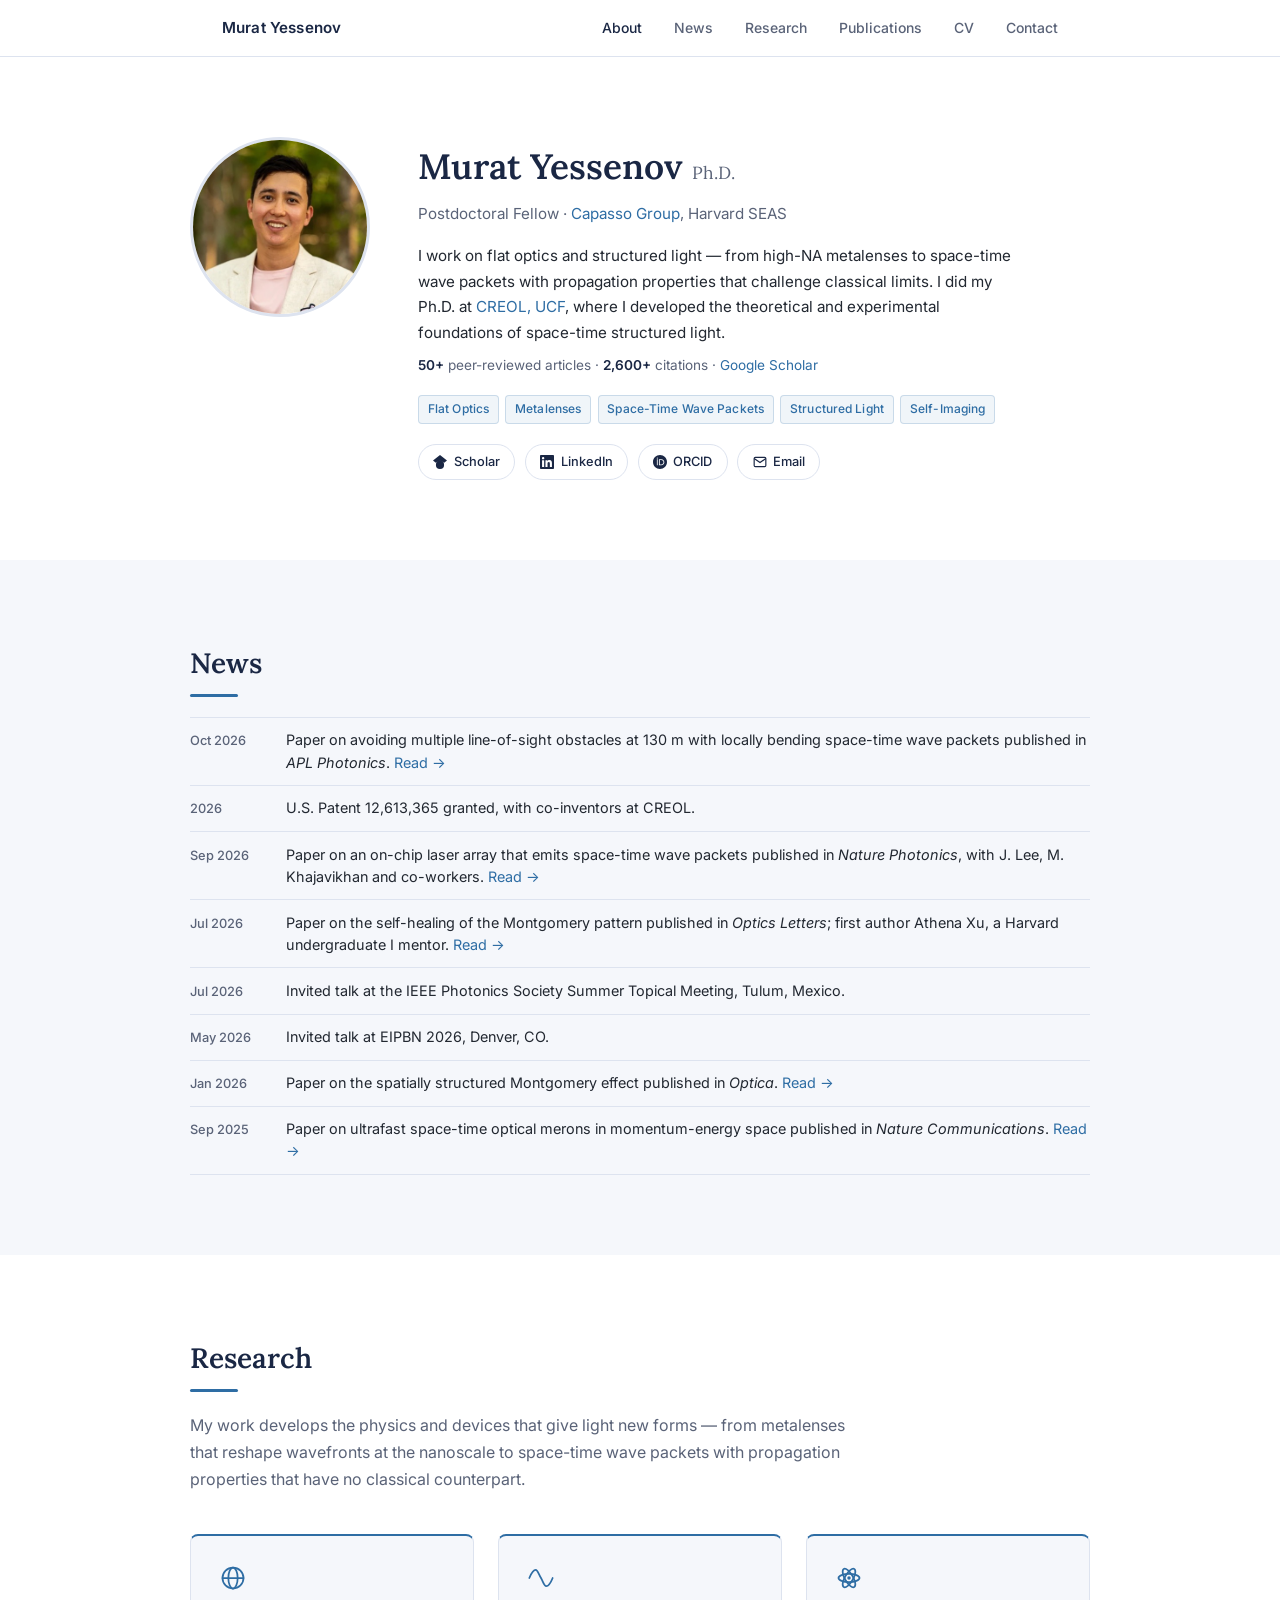
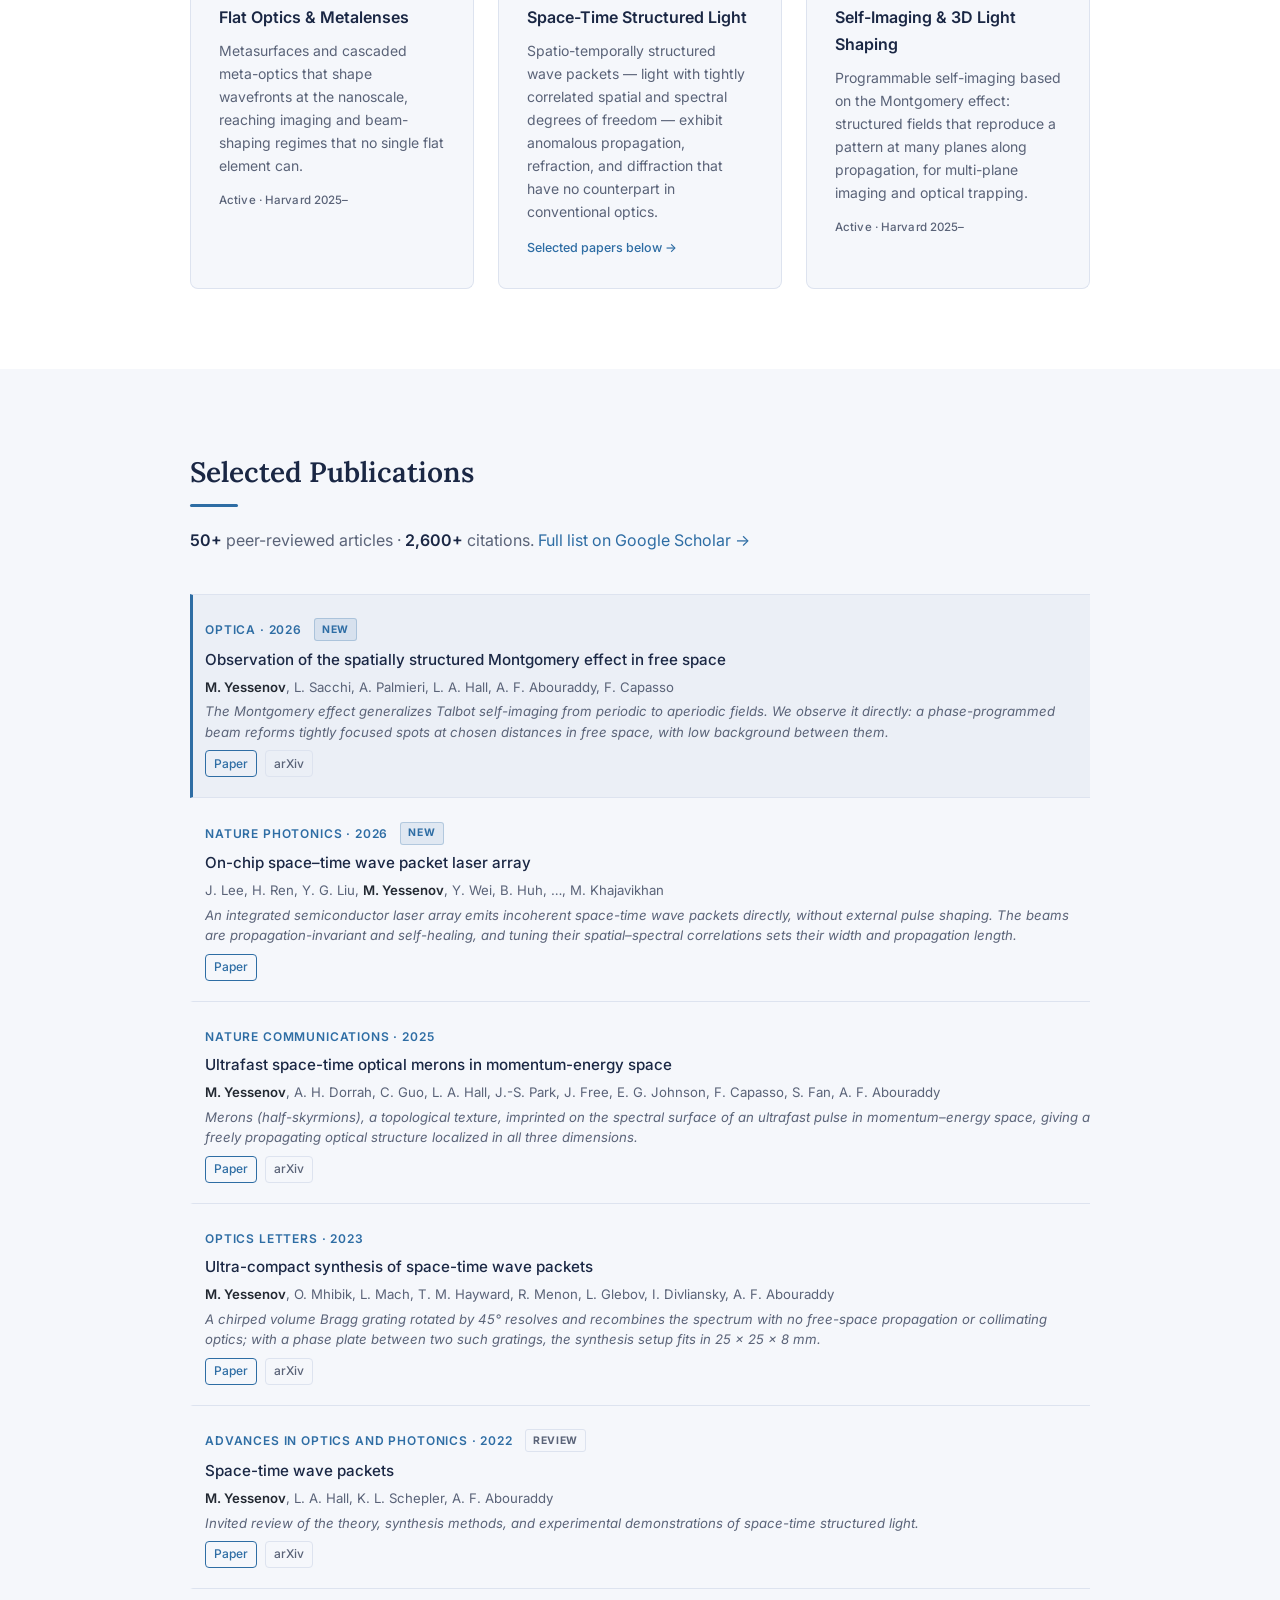
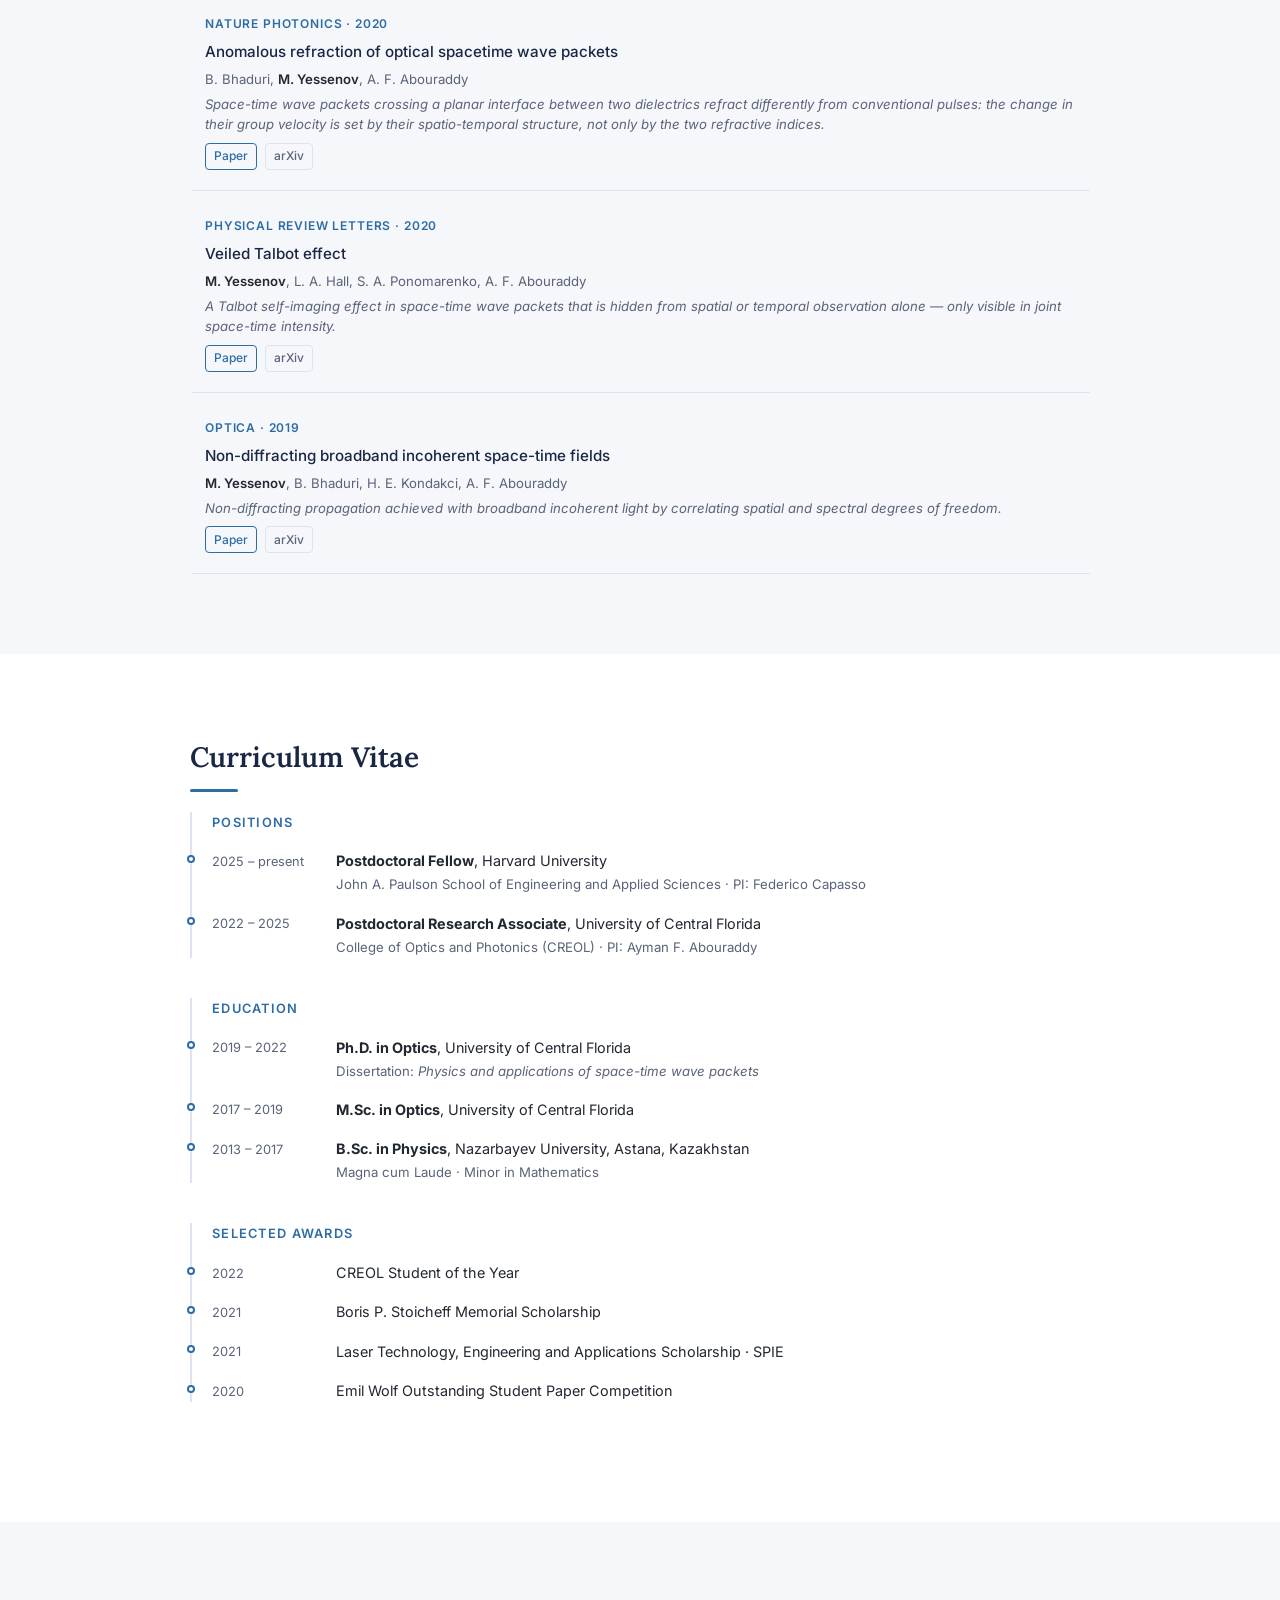
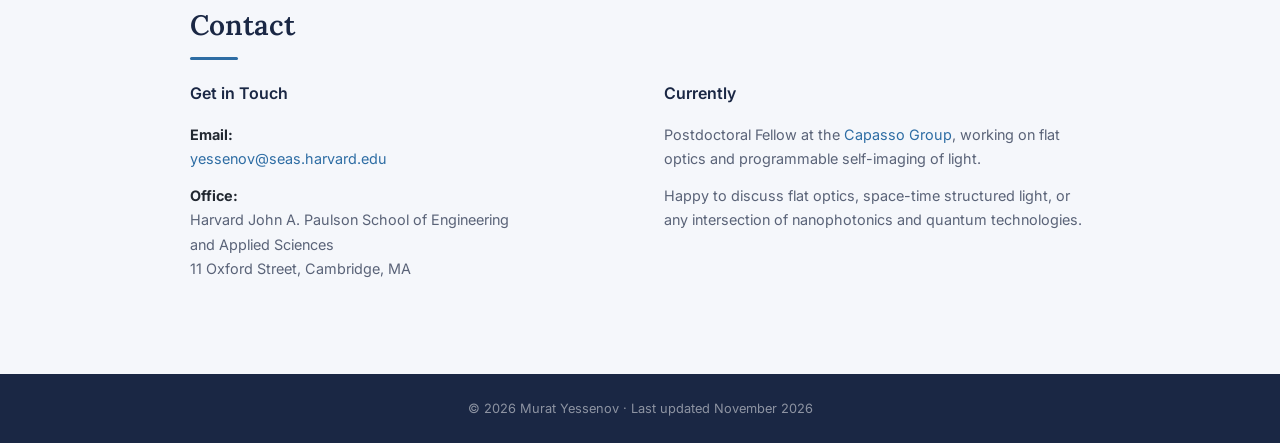
==== index.html @ fa1f5f96 "T4: publications page, preprints and 2024-2026 Adds publications.html with the 2026 preprint and the" ====
<!DOCTYPE html>
<html lang="en">
<head>
  <meta charset="UTF-8" />
  <meta name="viewport" content="width=device-width, initial-scale=1.0" />
  <title>Murat Yessenov | Postdoctoral Fellow, Harvard SEAS</title>
  <meta name="description" content="Murat Yessenov is a Postdoctoral Fellow at the Capasso Group, Harvard SEAS, working on flat optics, metalenses, and space-time structured light." />
  <meta name="author" content="Murat Yessenov" />
  <meta name="theme-color" content="#1a2744" />
  <link rel="canonical" href="https://yessenov.org/" />
  <script>document.documentElement.classList.add('js');</script>
  <link rel="icon" type="image/png" sizes="32x32" href="assets/img/favicon-32.png" />
  <link rel="icon" type="image/png" sizes="512x512" href="assets/img/icon-512.png" />
  <link rel="apple-touch-icon" href="assets/img/apple-touch-icon.png" />
  <meta property="og:type" content="website" />
  <meta property="og:url" content="https://yessenov.org/" />
  <meta property="og:image" content="https://yessenov.org/assets/img/photo.jpg" />
  <meta property="og:image:alt" content="Portrait of Murat Yessenov" />
  <meta property="og:title" content="Murat Yessenov" />
  <meta property="og:description" content="Postdoctoral Fellow, Capasso Group · Harvard SEAS. Research in flat optics, metalenses, and space-time structured light." />
  <meta name="twitter:card" content="summary" />
  <meta name="twitter:title" content="Murat Yessenov" />
  <meta name="twitter:description" content="Postdoctoral Fellow, Capasso Group · Harvard SEAS. Research in flat optics, metalenses, and space-time structured light." />
  <meta name="twitter:image" content="https://yessenov.org/assets/img/photo.jpg" />
  <script type="application/ld+json">
  {
    "@context": "https://schema.org",
    "@type": "Person",
    "name": "Murat Yessenov",
    "honorificSuffix": "Ph.D.",
    "jobTitle": "Postdoctoral Fellow",
    "affiliation": {
      "@type": "Organization",
      "name": "Harvard John A. Paulson School of Engineering and Applied Sciences",
      "url": "https://www.seas.harvard.edu"
    },
    "url": "https://yessenov.org/",
    "image": "https://yessenov.org/assets/img/photo.jpg",
    "email": "yessenov@seas.harvard.edu",
    "sameAs": [
      "https://scholar.google.com/citations?user=RJUJREIAAAAJ&hl=en",
      "https://orcid.org/0000-0001-6850-1803",
      "https://www.linkedin.com/in/yessenov/"
    ],
    "alumniOf": {
      "@type": "Organization",
      "name": "University of Central Florida"
    },
    "knowsAbout": ["Flat Optics", "Metalenses", "Space-Time Wave Packets", "Structured Light", "Photonics", "Optics", "Self-Imaging"]
  }
  </script>
  <link rel="stylesheet" href="assets/css/style.css" />
  <link rel="preconnect" href="https://fonts.googleapis.com" />
  <link rel="preconnect" href="https://fonts.gstatic.com" crossorigin />
  <link href="https://fonts.googleapis.com/css2?family=Inter:wght@300;400;500;600&family=Lora:ital,wght@0,400;0,600;1,400&display=swap" rel="stylesheet" />
</head>
<body>

  <!-- ── Navigation ── -->
  <header id="site-header">
    <nav>
      <span class="nav-name">Murat Yessenov</span>
      <ul class="nav-links" id="nav-links">
        <li><a href="#about">About</a></li>
        <li><a href="#news">News</a></li>
        <li><a href="#research">Research</a></li>
        <li><a href="#publications">Publications</a></li>
        <li><a href="#cv">CV</a></li>
        <li><a href="#contact">Contact</a></li>
      </ul>
      <button class="nav-toggle" aria-label="Toggle menu" aria-controls="nav-links" aria-expanded="false">&#9776;</button>
    </nav>
  </header>

  <main>

    <!-- ── About ── -->
    <section id="about">
      <div class="about-inner">
        <div class="about-photo">
          <img src="assets/img/photo.jpg" alt="Murat Yessenov" width="180" height="180" loading="eager" onerror="this.style.display='none';this.nextElementSibling.style.display='flex'" />
          <div class="photo-placeholder">MY</div>
        </div>
        <div class="about-text">
          <h1>Murat Yessenov <span class="degree">Ph.D.</span></h1>
          <p class="affiliation">Postdoctoral Fellow &middot; <a href="https://capasso.seas.harvard.edu/" target="_blank" rel="noopener noreferrer">Capasso Group</a>, Harvard SEAS</p>
          <p class="bio">
            I work on flat optics and structured light — from high-NA metalenses to space-time wave packets with propagation properties that challenge classical limits.
            I did my Ph.D. at <a href="https://www.creol.ucf.edu" target="_blank" rel="noopener noreferrer">CREOL, UCF</a>,
            where I developed the theoretical and experimental foundations of space-time structured light.
          </p>
          <p class="about-metrics">
            <strong>50+</strong> peer-reviewed articles &middot; <strong>2,600+</strong> citations &middot; <a href="https://scholar.google.com/citations?user=RJUJREIAAAAJ&hl=en" target="_blank" rel="noopener noreferrer">Google Scholar</a>
          </p>
          <div class="bio-tags" aria-label="Research areas">
            <span class="bio-tag">Flat Optics</span>
            <span class="bio-tag">Metalenses</span>
            <span class="bio-tag">Space-Time Wave Packets</span>
            <span class="bio-tag">Structured Light</span>
            <span class="bio-tag">Self-Imaging</span>
          </div>
          <div class="social-links">
            <a href="https://scholar.google.com/citations?user=RJUJREIAAAAJ&hl=en" target="_blank" rel="noopener noreferrer" aria-label="Google Scholar" class="social-btn">
              <svg viewBox="0 0 24 24" fill="currentColor"><path d="M12 24a7 7 0 1 1 0-14 7 7 0 0 1 0 14zm0-24L0 9.5l4.838 3.94A8 8 0 0 1 12 10a8 8 0 0 1 7.162 3.44L24 9.5z"/></svg>
              Scholar
            </a>
            <a href="https://www.linkedin.com/in/yessenov/" target="_blank" rel="noopener noreferrer" aria-label="LinkedIn" class="social-btn">
              <svg viewBox="0 0 24 24" fill="currentColor"><path d="M20.447 20.452h-3.554v-5.569c0-1.328-.027-3.037-1.852-3.037-1.853 0-2.136 1.445-2.136 2.939v5.667H9.351V9h3.414v1.561h.046c.477-.9 1.637-1.85 3.37-1.85 3.601 0 4.267 2.37 4.267 5.455v6.286zM5.337 7.433a2.062 2.062 0 0 1-2.063-2.065 2.064 2.064 0 1 1 2.063 2.065zm1.782 13.019H3.555V9h3.564v11.452zM22.225 0H1.771C.792 0 0 .774 0 1.729v20.542C0 23.227.792 24 1.771 24h20.451C23.2 24 24 23.227 24 22.271V1.729C24 .774 23.2 0 22.222 0h.003z"/></svg>
              LinkedIn
            </a>
            <a href="https://orcid.org/0000-0001-6850-1803" target="_blank" rel="noopener noreferrer" aria-label="ORCID iD" class="social-btn">
              <svg viewBox="0 0 24 24" fill="currentColor"><path d="M12 0C5.372 0 0 5.372 0 12s5.372 12 12 12 12-5.372 12-12S18.628 0 12 0zM7.369 4.378c.525 0 .947.431.947.947s-.422.947-.947.947a.95.95 0 0 1-.947-.947c0-.525.422-.947.947-.947zm-.722 3.038h1.444v10.041H6.647V7.416zm3.562 0h3.9c3.712 0 5.344 2.653 5.344 5.025 0 2.578-2.016 5.016-5.325 5.016h-3.919V7.416zm1.444 1.303v7.444h2.297c3.272 0 3.922-2.484 3.922-3.722 0-2.016-1.284-3.722-3.922-3.722h-2.297z"/></svg>
              ORCID
            </a>
            <a href="mailto:yessenov@seas.harvard.edu" aria-label="Email" class="social-btn">
              <svg viewBox="0 0 24 24" fill="none" stroke="currentColor" stroke-width="2"><path d="M4 4h16c1.1 0 2 .9 2 2v12c0 1.1-.9 2-2 2H4c-1.1 0-2-.9-2-2V6c0-1.1.9-2 2-2z"/><polyline points="22,6 12,13 2,6"/></svg>
              Email
            </a>
          </div>
        </div>
      </div>
    </section>

    <!-- ── News ── -->
    <section id="news">
      <div class="section-inner">
        <h2 class="section-title">News</h2>
        <div class="news-list">
          <div class="news-item reveal">
            <span class="news-date">Oct 2026</span>
            <p class="news-text">Paper on avoiding multiple line-of-sight obstacles at 130&nbsp;m with locally bending space-time wave packets published in <em>APL Photonics</em>. <a href="https://doi.org/10.1063/5.0353169" target="_blank" rel="noopener noreferrer">Read &rarr;</a></p>
          </div>
          <div class="news-item reveal">
            <span class="news-date">2026</span>
            <p class="news-text">U.S. Patent 12,613,365 granted, with co-inventors at CREOL.</p>
          </div>
          <div class="news-item reveal">
            <span class="news-date">Sep 2026</span>
            <p class="news-text">Paper on an on-chip laser array that emits space-time wave packets published in <em>Nature Photonics</em>, with J. Lee, M. Khajavikhan and co-workers. <a href="https://doi.org/10.1038/s41566-026-02003-0" target="_blank" rel="noopener noreferrer">Read &rarr;</a></p>
          </div>
          <div class="news-item reveal">
            <span class="news-date">Jul 2026</span>
            <p class="news-text">Paper on the self-healing of the Montgomery pattern published in <em>Optics Letters</em>; first author Athena Xu, a Harvard undergraduate I mentor. <a href="https://doi.org/10.1364/OL.605394" target="_blank" rel="noopener noreferrer">Read &rarr;</a></p>
          </div>
          <div class="news-item reveal">
            <span class="news-date">Jul 2026</span>
            <p class="news-text">Invited talk at the IEEE Photonics Society Summer Topical Meeting, Tulum, Mexico.</p>
          </div>
          <div class="news-item reveal">
            <span class="news-date">May 2026</span>
            <p class="news-text">Invited talk at EIPBN 2026, Denver, CO.</p>
          </div>
          <div class="news-item reveal">
            <span class="news-date">Jan 2026</span>
            <p class="news-text">Paper on the spatially structured Montgomery effect published in <em>Optica</em>. <a href="https://doi.org/10.1364/OPTICA.582198" target="_blank" rel="noopener noreferrer">Read &rarr;</a></p>
          </div>
          <div class="news-item reveal">
            <span class="news-date">Sep 2025</span>
            <p class="news-text">Paper on ultrafast space-time optical merons in momentum-energy space published in <em>Nature Communications</em>. <a href="https://doi.org/10.1038/s41467-025-63641-6" target="_blank" rel="noopener noreferrer">Read &rarr;</a></p>
          </div>
        </div>
      </div>
    </section>

    <!-- ── Research ── -->
    <section id="research">
      <div class="section-inner">
        <h2 class="section-title">Research</h2>
        <p class="section-intro">
          My work develops the physics and devices that give light new forms — from metalenses that reshape wavefronts at the nanoscale to space-time wave packets with propagation properties that have no classical counterpart.
        </p>
        <div class="research-grid">

          <div class="research-card reveal">
            <div class="card-icon">
              <svg viewBox="0 0 24 24" fill="none" stroke="currentColor" stroke-width="1.5" stroke-linecap="round" stroke-linejoin="round" aria-hidden="true">
                <circle cx="12" cy="12" r="9"/>
                <ellipse cx="12" cy="12" rx="4" ry="9"/>
                <line x1="3" y1="12" x2="21" y2="12"/>
              </svg>
            </div>
            <h3>Flat Optics &amp; Metalenses</h3>
            <p>
              Metasurfaces and cascaded meta-optics that shape wavefronts at the nanoscale,
              reaching imaging and beam-shaping regimes that no single flat element can.
            </p>
            <span class="card-status">Active · Harvard 2025–</span>
          </div>

          <div class="research-card reveal">
            <div class="card-icon">
              <svg viewBox="0 0 24 24" fill="none" stroke="currentColor" stroke-width="1.5" stroke-linecap="round" aria-hidden="true">
                <path d="M2 12c2-5 4-7 5.5-7S10 8.5 12 12s2.5 7 4.5 7 3.5-2 5.5-7"/>
              </svg>
            </div>
            <h3>Space-Time Structured Light</h3>
            <p>
              Spatio-temporally structured wave packets — light with tightly correlated spatial and spectral degrees of freedom —
              exhibit anomalous propagation, refraction, and diffraction that have no counterpart in conventional optics.
            </p>
            <a href="#publications" class="card-paper-count">Selected papers below &rarr;</a>
          </div>

          <div class="research-card reveal">
            <div class="card-icon">
              <svg viewBox="0 0 24 24" fill="none" stroke="currentColor" stroke-width="1.5" stroke-linecap="round" aria-hidden="true">
                <circle cx="12" cy="12" r="1.5" fill="currentColor" stroke="none"/>
                <ellipse cx="12" cy="12" rx="9" ry="3.5"/>
                <ellipse cx="12" cy="12" rx="9" ry="3.5" transform="rotate(60 12 12)"/>
                <ellipse cx="12" cy="12" rx="9" ry="3.5" transform="rotate(-60 12 12)"/>
              </svg>
            </div>
            <h3>Self-Imaging &amp; 3D Light Shaping</h3>
            <p>
              Programmable self-imaging based on the Montgomery effect: structured fields that reproduce a pattern
              at many planes along propagation, for multi-plane imaging and optical trapping.
            </p>
            <span class="card-status">Active · Harvard 2025–</span>
          </div>

        </div>
      </div>
    </section>

    <!-- ── Publications ── -->
    <section id="publications">
      <div class="section-inner">
        <h2 class="section-title">Selected Publications</h2>
        <p class="section-intro">
          <strong class="stat-num">50+</strong> peer-reviewed articles &middot; <strong class="stat-num">2,600+</strong> citations.
          <a href="https://scholar.google.com/citations?user=RJUJREIAAAAJ&hl=en" target="_blank" rel="noopener noreferrer">Full list on Google Scholar &rarr;</a>
        </p>

        <div class="pub-list">

          <div class="pub-item pub-featured reveal">
            <div class="pub-venue">Optica &middot; 2026 <span class="pub-badge pub-badge--new">New</span></div>
            <p class="pub-title"><a href="https://doi.org/10.1364/OPTICA.582198" target="_blank" rel="noopener noreferrer">Observation of the spatially structured Montgomery effect in free space</a></p>
            <p class="pub-authors"><strong>M. Yessenov</strong>, L. Sacchi, A. Palmieri, L. A. Hall, A. F. Abouraddy, F. Capasso</p>
            <p class="pub-teaser">The Montgomery effect generalizes Talbot self-imaging from periodic to aperiodic fields. We observe it directly: a phase-programmed beam reforms tightly focused spots at chosen distances in free space, with low background between them.</p>
            <div class="pub-links">
              <a href="https://doi.org/10.1364/OPTICA.582198" target="_blank" rel="noopener noreferrer" class="pub-link">Paper</a>
              <a href="https://arxiv.org/abs/2510.16269" target="_blank" rel="noopener noreferrer" class="pub-link pub-link--preprint">arXiv</a>
            </div>
          </div>

          <div class="pub-item reveal">
            <div class="pub-venue">Nature Photonics &middot; 2026 <span class="pub-badge pub-badge--new">New</span></div>
            <p class="pub-title"><a href="https://doi.org/10.1038/s41566-026-02003-0" target="_blank" rel="noopener noreferrer">On-chip space&ndash;time wave packet laser array</a></p>
            <p class="pub-authors">J. Lee, H. Ren, Y. G. Liu, <strong>M. Yessenov</strong>, Y. Wei, B. Huh, &hellip;, M. Khajavikhan</p>
            <p class="pub-teaser">An integrated semiconductor laser array emits incoherent space-time wave packets directly, without external pulse shaping. The beams are propagation-invariant and self-healing, and tuning their spatial&ndash;spectral correlations sets their width and propagation length.</p>
            <div class="pub-links">
              <a href="https://doi.org/10.1038/s41566-026-02003-0" target="_blank" rel="noopener noreferrer" class="pub-link">Paper</a>
            </div>
          </div>

          <div class="pub-item reveal">
            <div class="pub-venue">Nature Communications &middot; 2025</div>
            <p class="pub-title"><a href="https://doi.org/10.1038/s41467-025-63641-6" target="_blank" rel="noopener noreferrer">Ultrafast space-time optical merons in momentum-energy space</a></p>
            <p class="pub-authors"><strong>M. Yessenov</strong>, A. H. Dorrah, C. Guo, L. A. Hall, J.-S. Park, J. Free, E. G. Johnson, F. Capasso, S. Fan, A. F. Abouraddy</p>
            <p class="pub-teaser">Merons (half-skyrmions), a topological texture, imprinted on the spectral surface of an ultrafast pulse in momentum&ndash;energy space, giving a freely propagating optical structure localized in all three dimensions.</p>
            <div class="pub-links">
              <a href="https://doi.org/10.1038/s41467-025-63641-6" target="_blank" rel="noopener noreferrer" class="pub-link">Paper</a>
              <a href="https://arxiv.org/abs/2503.11980" target="_blank" rel="noopener noreferrer" class="pub-link pub-link--preprint">arXiv</a>
            </div>
          </div>

          <div class="pub-item reveal">
            <div class="pub-venue">Optics Letters &middot; 2023</div>
            <p class="pub-title"><a href="https://doi.org/10.1364/OL.483902" target="_blank" rel="noopener noreferrer">Ultra-compact synthesis of space-time wave packets</a></p>
            <p class="pub-authors"><strong>M. Yessenov</strong>, O. Mhibik, L. Mach, T. M. Hayward, R. Menon, L. Glebov, I. Divliansky, A. F. Abouraddy</p>
            <p class="pub-teaser">A chirped volume Bragg grating rotated by 45&deg; resolves and recombines the spectrum with no free-space propagation or collimating optics; with a phase plate between two such gratings, the synthesis setup fits in 25&nbsp;&times;&nbsp;25&nbsp;&times;&nbsp;8&nbsp;mm.</p>
            <div class="pub-links">
              <a href="https://doi.org/10.1364/OL.483902" target="_blank" rel="noopener noreferrer" class="pub-link">Paper</a>
              <a href="https://arxiv.org/abs/2212.12091" target="_blank" rel="noopener noreferrer" class="pub-link pub-link--preprint">arXiv</a>
            </div>
          </div>

          <div class="pub-item reveal">
            <div class="pub-venue">Advances in Optics and Photonics &middot; 2022 <span class="pub-badge pub-badge--review">Review</span></div>
            <p class="pub-title"><a href="https://opg.optica.org/aop/abstract.cfm?uri=aop-14-3-455" target="_blank" rel="noopener noreferrer">Space-time wave packets</a></p>
            <p class="pub-authors"><strong>M. Yessenov</strong>, L. A. Hall, K. L. Schepler, A. F. Abouraddy</p>
            <p class="pub-teaser">Invited review of the theory, synthesis methods, and experimental demonstrations of space-time structured light.</p>
            <div class="pub-links">
              <a href="https://opg.optica.org/aop/abstract.cfm?uri=aop-14-3-455" target="_blank" rel="noopener noreferrer" class="pub-link">Paper</a>
              <a href="https://arxiv.org/abs/2201.08297" target="_blank" rel="noopener noreferrer" class="pub-link pub-link--preprint">arXiv</a>
            </div>
          </div>

          <div class="pub-item reveal">
            <div class="pub-venue">Nature Photonics &middot; 2020</div>
            <p class="pub-title"><a href="https://doi.org/10.1038/s41566-020-0645-6" target="_blank" rel="noopener noreferrer">Anomalous refraction of optical spacetime wave packets</a></p>
            <p class="pub-authors">B. Bhaduri, <strong>M. Yessenov</strong>, A. F. Abouraddy</p>
            <p class="pub-teaser">Space-time wave packets crossing a planar interface between two dielectrics refract differently from conventional pulses: the change in their group velocity is set by their spatio-temporal structure, not only by the two refractive indices.</p>
            <div class="pub-links">
              <a href="https://doi.org/10.1038/s41566-020-0645-6" target="_blank" rel="noopener noreferrer" class="pub-link">Paper</a>
              <a href="https://arxiv.org/abs/1912.13341" target="_blank" rel="noopener noreferrer" class="pub-link pub-link--preprint">arXiv</a>
            </div>
          </div>

          <div class="pub-item reveal">
            <div class="pub-venue">Physical Review Letters &middot; 2020</div>
            <p class="pub-title"><a href="https://doi.org/10.1103/PhysRevLett.125.243901" target="_blank" rel="noopener noreferrer">Veiled Talbot effect</a></p>
            <p class="pub-authors"><strong>M. Yessenov</strong>, L. A. Hall, S. A. Ponomarenko, A. F. Abouraddy</p>
            <p class="pub-teaser">A Talbot self-imaging effect in space-time wave packets that is hidden from spatial or temporal observation alone — only visible in joint space-time intensity.</p>
            <div class="pub-links">
              <a href="https://doi.org/10.1103/PhysRevLett.125.243901" target="_blank" rel="noopener noreferrer" class="pub-link">Paper</a>
              <a href="https://arxiv.org/abs/2004.04875" target="_blank" rel="noopener noreferrer" class="pub-link pub-link--preprint">arXiv</a>
            </div>
          </div>

          <div class="pub-item reveal">
            <div class="pub-venue">Optica &middot; 2019</div>
            <p class="pub-title"><a href="https://doi.org/10.1364/OPTICA.6.000598" target="_blank" rel="noopener noreferrer">Non-diffracting broadband incoherent space-time fields</a></p>
            <p class="pub-authors"><strong>M. Yessenov</strong>, B. Bhaduri, H. E. Kondakci, A. F. Abouraddy</p>
            <p class="pub-teaser">Non-diffracting propagation achieved with broadband incoherent light by correlating spatial and spectral degrees of freedom.</p>
            <div class="pub-links">
              <a href="https://doi.org/10.1364/OPTICA.6.000598" target="_blank" rel="noopener noreferrer" class="pub-link">Paper</a>
              <a href="https://arxiv.org/abs/1904.01764" target="_blank" rel="noopener noreferrer" class="pub-link pub-link--preprint">arXiv</a>
            </div>
          </div>

        </div>

      </div>
    </section>

    <!-- ── CV ── -->
    <section id="cv">
      <div class="section-inner">
        <h2 class="section-title">Curriculum Vitae</h2>

        <div class="cv-block reveal">
          <h3 class="cv-category">Positions</h3>
          <div class="cv-entry">
            <span class="cv-date">2025 &ndash; present</span>
            <div class="cv-detail">
              <strong>Postdoctoral Fellow</strong>, Harvard University<br/>
              <span class="cv-sub">John A. Paulson School of Engineering and Applied Sciences &middot; PI: Federico Capasso</span>
            </div>
          </div>
          <div class="cv-entry">
            <span class="cv-date">2022 &ndash; 2025</span>
            <div class="cv-detail">
              <strong>Postdoctoral Research Associate</strong>, University of Central Florida<br/>
              <span class="cv-sub">College of Optics and Photonics (CREOL) &middot; PI: Ayman F. Abouraddy</span>
            </div>
          </div>
        </div>

        <div class="cv-block reveal">
          <h3 class="cv-category">Education</h3>
          <div class="cv-entry">
            <span class="cv-date">2019 &ndash; 2022</span>
            <div class="cv-detail">
              <strong>Ph.D. in Optics</strong>, University of Central Florida<br/>
              <span class="cv-sub">Dissertation: <em>Physics and applications of space-time wave packets</em></span>
            </div>
          </div>
          <div class="cv-entry">
            <span class="cv-date">2017 &ndash; 2019</span>
            <div class="cv-detail">
              <strong>M.Sc. in Optics</strong>, University of Central Florida
            </div>
          </div>
          <div class="cv-entry">
            <span class="cv-date">2013 &ndash; 2017</span>
            <div class="cv-detail">
              <strong>B.Sc. in Physics</strong>, Nazarbayev University, Astana, Kazakhstan<br/>
              <span class="cv-sub">Magna cum Laude &middot; Minor in Mathematics</span>
            </div>
          </div>
        </div>

        <div class="cv-block reveal">
          <h3 class="cv-category">Selected Awards</h3>
          <div class="cv-entry">
            <span class="cv-date">2022</span>
            <div class="cv-detail">CREOL Student of the Year</div>
          </div>
          <div class="cv-entry">
            <span class="cv-date">2021</span>
            <div class="cv-detail">Boris P. Stoicheff Memorial Scholarship</div>
          </div>
          <div class="cv-entry">
            <span class="cv-date">2021</span>
            <div class="cv-detail">Laser Technology, Engineering and Applications Scholarship &middot; SPIE</div>
          </div>
          <div class="cv-entry">
            <span class="cv-date">2020</span>
            <div class="cv-detail">Emil Wolf Outstanding Student Paper Competition</div>
          </div>
        </div>
      </div>
    </section>

    <!-- ── Contact ── -->
    <section id="contact">
      <div class="section-inner contact-inner">
        <h2 class="section-title">Contact</h2>
        <div class="contact-grid">
          <div class="contact-block reveal">
            <h3>Get in Touch</h3>
            <p>
              <strong>Email:</strong><br/>
              <a href="mailto:yessenov@seas.harvard.edu">yessenov@seas.harvard.edu</a>
            </p>
            <p>
              <strong>Office:</strong><br/>
              Harvard John A. Paulson School of Engineering<br/>
              and Applied Sciences<br/>
              11 Oxford Street, Cambridge, MA
            </p>
          </div>
          <div class="contact-block reveal">
            <h3>Currently</h3>
            <p>Postdoctoral Fellow at the <a href="https://capasso.seas.harvard.edu/" target="_blank" rel="noopener noreferrer">Capasso Group</a>, working on flat optics and programmable self-imaging of light.</p>
            <p>Happy to discuss flat optics, space-time structured light, or any intersection of nanophotonics and quantum technologies.</p>
          </div>
        </div>
      </div>
    </section>

  </main>

  <footer>
    <p>&copy; 2026 Murat Yessenov &middot; Last updated November 2026</p>
  </footer>

  <script src="assets/js/main.js"></script>
</body>
</html>
---- assets/css/style.css ----
/* ── Reset & Base ── */
*, *::before, *::after { box-sizing: border-box; margin: 0; padding: 0; }

:root {
  --navy:   #1a2744;
  --navy2:  #243560;
  --accent: #2e6da4;
  --text:   #222831;
  --muted:  #5a6378;
  --light:  #f5f7fb;
  --white:  #ffffff;
  --border: #dde3ef;
  --radius: 8px;
  --max-w:  900px;
  --transition: 0.2s ease;
}

html { scroll-behavior: smooth; font-size: 16px; }

body {
  font-family: 'Inter', sans-serif;
  color: var(--text);
  background: var(--white);
  line-height: 1.7;
}

a { color: var(--accent); text-decoration: none; }
a:hover { text-decoration: underline; }

/* ── Navigation ── */
#site-header {
  position: sticky;
  top: 0;
  z-index: 100;
  background: rgba(255,255,255,0.95);
  backdrop-filter: blur(8px);
  border-bottom: 1px solid var(--border);
}

nav {
  max-width: var(--max-w);
  margin: 0 auto;
  padding: 0 2rem;
  height: 56px;
  display: flex;
  align-items: center;
  justify-content: space-between;
}

.nav-name {
  font-weight: 600;
  font-size: 0.95rem;
  color: var(--navy);
  letter-spacing: 0.01em;
}

.nav-links {
  display: flex;
  list-style: none;
  gap: 2rem;
}

.nav-links a {
  font-size: 0.875rem;
  font-weight: 500;
  color: var(--muted);
  transition: color var(--transition);
}

.nav-links a:hover,
.nav-links a.active,
.nav-links a[aria-current="page"] {
  color: var(--navy);
  text-decoration: none;
}

.nav-toggle {
  display: none;
  background: none;
  border: none;
  font-size: 1.4rem;
  cursor: pointer;
  color: var(--navy);
}

/* ── Sections ── */
section { padding: 5rem 2rem; }
section:nth-child(even) { background: var(--light); }

.section-inner {
  max-width: var(--max-w);
  margin: 0 auto;
}

.section-title {
  font-family: 'Lora', serif;
  font-size: 1.75rem;
  font-weight: 600;
  color: var(--navy);
  margin-bottom: 1.25rem;
  padding-bottom: 0.6rem;
  position: relative;
}

.section-title::after {
  content: '';
  position: absolute;
  bottom: 0;
  left: 0;
  width: 48px;
  height: 3px;
  background: var(--accent);
  border-radius: 2px;
}

.section-intro {
  color: var(--muted);
  margin-bottom: 2.5rem;
  max-width: 680px;
}

.stat-num {
  color: var(--navy);
  font-weight: 600;
}

/* ── About ── */
#about {
  padding-top: 5rem;
  padding-bottom: 5rem;
  background: var(--white);
}

.about-inner {
  max-width: var(--max-w);
  margin: 0 auto;
  display: flex;
  align-items: flex-start;
  gap: 3rem;
}

.about-photo {
  flex-shrink: 0;
}

.about-photo img {
  width: 180px;
  height: 180px;
  border-radius: 50%;
  object-fit: cover;
  border: 3px solid var(--border);
}

.photo-placeholder {
  display: none;
  width: 180px;
  height: 180px;
  border-radius: 50%;
  background: var(--navy);
  color: white;
  font-size: 2.5rem;
  font-weight: 600;
  align-items: center;
  justify-content: center;
  letter-spacing: 0.05em;
}

.about-text h1 {
  font-family: 'Lora', serif;
  font-size: 2.2rem;
  font-weight: 600;
  color: var(--navy);
  margin-bottom: 0.25rem;
}

.degree {
  font-size: 1.1rem;
  font-weight: 400;
  color: var(--muted);
}

.affiliation {
  font-size: 0.95rem;
  color: var(--muted);
  margin-top: 0.15rem;
  margin-bottom: 1rem;
}

.bio {
  font-size: 0.95rem;
  color: var(--text);
  margin-bottom: 0.5rem;
  max-width: 600px;
}

.about-metrics {
  font-size: 0.85rem;
  color: var(--muted);
  margin-bottom: 1.1rem;
}

.about-metrics strong {
  color: var(--navy);
  font-weight: 600;
}

/* ── Bio Tags ── */
.bio-tags {
  display: flex;
  flex-wrap: wrap;
  gap: 0.4rem;
  margin-bottom: 1.25rem;
}

.bio-tag {
  font-size: 0.75rem;
  font-weight: 500;
  color: var(--accent);
  background: rgba(46, 109, 164, 0.07);
  border: 1px solid rgba(46, 109, 164, 0.2);
  border-radius: 4px;
  padding: 0.2rem 0.55rem;
  letter-spacing: 0.01em;
}

/* ── Social Buttons ── */
.social-links {
  display: flex;
  flex-wrap: wrap;
  gap: 0.6rem;
}

.social-btn {
  display: inline-flex;
  align-items: center;
  gap: 0.4rem;
  padding: 0.4rem 0.9rem;
  border: 1px solid var(--border);
  border-radius: 20px;
  font-size: 0.8rem;
  font-weight: 500;
  color: var(--navy);
  background: var(--white);
  transition: background var(--transition), border-color var(--transition), color var(--transition);
}

.social-btn svg {
  width: 14px;
  height: 14px;
  flex-shrink: 0;
}

.social-btn:hover {
  background: var(--navy);
  color: var(--white);
  border-color: var(--navy);
  text-decoration: none;
}

/* ── News ── */
.news-list {
  display: flex;
  flex-direction: column;
}

.news-item {
  display: flex;
  gap: 1.5rem;
  padding: 0.7rem 0;
  border-bottom: 1px solid var(--border);
  align-items: baseline;
}

.news-item:first-child {
  border-top: 1px solid var(--border);
}

.news-date {
  font-size: 0.8rem;
  font-weight: 500;
  color: var(--muted);
  min-width: 72px;
  flex-shrink: 0;
}

.news-text {
  font-size: 0.9rem;
  color: var(--text);
  line-height: 1.55;
}

/* ── Research Cards ── */
.research-grid {
  display: grid;
  grid-template-columns: repeat(3, 1fr);
  gap: 1.5rem;
}

.research-card {
  background: var(--light);
  border: 1px solid var(--border);
  border-top: 2px solid var(--accent);
  border-radius: var(--radius);
  padding: 1.75rem;
  transition: box-shadow var(--transition), transform var(--transition);
}

.research-card:hover {
  box-shadow: 0 4px 20px rgba(26,39,68,0.08);
  transform: translateY(-2px);
}

.card-icon {
  width: 28px;
  height: 28px;
  color: var(--accent);
  margin-bottom: 0.75rem;
}

.card-icon svg {
  width: 100%;
  height: 100%;
  display: block;
}

.research-card h3 {
  font-size: 1rem;
  font-weight: 600;
  color: var(--navy);
  margin-bottom: 0.5rem;
}

.research-card p {
  font-size: 0.875rem;
  color: var(--muted);
  line-height: 1.65;
}

.card-paper-count {
  display: inline-block;
  margin-top: 0.85rem;
  font-size: 0.78rem;
  font-weight: 500;
  color: var(--accent);
  transition: opacity var(--transition);
}

.card-paper-count:hover {
  opacity: 0.75;
  text-decoration: underline;
}

.card-status {
  display: inline-block;
  margin-top: 0.85rem;
  font-size: 0.72rem;
  font-weight: 500;
  color: var(--muted);
  letter-spacing: 0.01em;
}

/* ── Publications ── */
.pub-list {
  display: flex;
  flex-direction: column;
  gap: 0;
}

.pub-item {
  padding: 1.25rem 0 1.25rem 0.75rem;
  border-left: 3px solid transparent;
  border-bottom: 1px solid var(--border);
  transition: border-left-color var(--transition), background var(--transition);
}

.pub-item:first-child { border-top: 1px solid var(--border); }

.pub-item:hover {
  border-left-color: var(--accent);
  background: rgba(255, 255, 255, 0.75);
}

.pub-item.pub-featured {
  border-left-color: var(--accent);
  background: rgba(46, 109, 164, 0.05);
}

.pub-venue {
  display: inline-block;
  font-size: 0.75rem;
  font-weight: 600;
  text-transform: uppercase;
  letter-spacing: 0.07em;
  color: var(--accent);
  margin-bottom: 0.3rem;
}

.pub-title {
  font-size: 0.95rem;
  font-weight: 500;
  color: var(--navy);
  margin-bottom: 0.2rem;
}

.pub-title a {
  color: var(--navy);
  font-weight: 500;
}

.pub-title a:hover {
  color: var(--accent);
  text-decoration: underline;
}

.pub-authors {
  font-size: 0.825rem;
  color: var(--muted);
  margin-bottom: 0.2rem;
}

.pub-authors strong {
  color: var(--text);
  font-weight: 600;
}

.pub-teaser {
  font-size: 0.825rem;
  color: var(--muted);
  font-style: italic;
  line-height: 1.55;
  margin-bottom: 0.5rem;
}

.pub-badge {
  display: inline-block;
  font-size: 0.65rem;
  font-weight: 700;
  font-style: normal;
  text-transform: uppercase;
  letter-spacing: 0.07em;
  padding: 0.1rem 0.45rem;
  border-radius: 3px;
  margin-left: 0.5rem;
  vertical-align: middle;
  position: relative;
  top: -1px;
}

.pub-badge--new {
  background: rgba(46,109,164,0.1);
  color: var(--accent);
  border: 1px solid rgba(46,109,164,0.25);
}

.pub-badge--review {
  background: var(--light);
  color: var(--muted);
  border: 1px solid var(--border);
}

.pub-links { display: flex; flex-wrap: wrap; gap: 0.5rem; }

.pub-link {
  font-size: 0.75rem;
  font-weight: 500;
  color: var(--accent);
  border: 1px solid var(--accent);
  border-radius: 4px;
  padding: 0.15rem 0.5rem;
  transition: background var(--transition), color var(--transition);
}

.pub-link:hover {
  background: var(--accent);
  color: var(--white);
  text-decoration: none;
}

.pub-link--preprint {
  color: var(--muted);
  border-color: var(--border);
}

.pub-link--preprint:hover {
  background: var(--muted);
  border-color: var(--muted);
}

.pub-note {
  margin-top: 1.5rem;
  font-size: 0.825rem;
  color: var(--muted);
}

/* ── Full publications page ── */
a.nav-name:hover { text-decoration: none; color: var(--accent); }

nav.pub-jump {
  display: flex;
  flex-wrap: wrap;
  justify-content: flex-start;
  gap: 0.5rem;
  max-width: none;
  height: auto;
  margin: -1.25rem 0 1rem;
  padding: 0;
}

.pub-jump a {
  font-size: 0.8rem;
  font-weight: 500;
  color: var(--muted);
  border: 1px solid var(--border);
  border-radius: 20px;
  padding: 0.2rem 0.75rem;
  transition: color var(--transition), border-color var(--transition);
}

.pub-jump a:hover {
  color: var(--navy);
  border-color: var(--accent);
  text-decoration: none;
}

.pub-year {
  font-family: 'Lora', serif;
  font-size: 1.3rem;
  font-weight: 600;
  color: var(--navy);
  margin: 2.5rem 0 0.75rem;
  scroll-margin-top: 72px;
}

.pub-cite {
  font-size: 0.8rem;
  color: var(--muted);
  margin-bottom: 0.5rem;
}

/* ── CV ── */
.cv-block {
  position: relative;
  margin-bottom: 2.5rem;
  padding-left: 1.25rem;
  border-left: 2px solid var(--border);
}

.cv-category {
  font-size: 0.8rem;
  font-weight: 600;
  text-transform: uppercase;
  letter-spacing: 0.1em;
  color: var(--accent);
  margin-bottom: 1rem;
}

.cv-entry {
  position: relative;
  display: flex;
  gap: 1.5rem;
  margin-bottom: 1rem;
  align-items: flex-start;
}

.cv-entry::before {
  content: '';
  position: absolute;
  left: calc(-1.25rem - 5px);
  top: 0.35rem;
  width: 8px;
  height: 8px;
  border-radius: 50%;
  background: var(--white);
  border: 2px solid var(--accent);
}

.cv-date {
  font-size: 0.8rem;
  color: var(--muted);
  min-width: 100px;
  padding-top: 0.1rem;
  flex-shrink: 0;
}

.cv-detail {
  font-size: 0.9rem;
  color: var(--text);
  line-height: 1.6;
}

.cv-sub {
  font-size: 0.825rem;
  color: var(--muted);
}

.cv-download-btn {
  display: inline-flex;
  align-items: center;
  gap: 0.5rem;
  margin-top: 1rem;
  padding: 0.65rem 1.5rem;
  background: var(--navy);
  color: var(--white);
  border-radius: var(--radius);
  font-size: 0.875rem;
  font-weight: 500;
  transition: background var(--transition);
}

.cv-download-btn:hover {
  background: var(--navy2);
  text-decoration: none;
}

/* ── Contact ── */
.contact-grid {
  display: grid;
  grid-template-columns: 1fr 1fr;
  gap: 3rem;
}

.contact-block h3 {
  font-size: 1rem;
  font-weight: 600;
  color: var(--navy);
  margin-bottom: 1rem;
}

.contact-block p {
  font-size: 0.9rem;
  color: var(--muted);
  margin-bottom: 0.75rem;
}

.contact-block strong {
  color: var(--text);
}

.contact-links-list {
  list-style: none;
  display: flex;
  flex-direction: column;
  gap: 0.5rem;
}

.contact-links-list a {
  font-size: 0.9rem;
  color: var(--accent);
}

/* ── Footer ── */
footer {
  background: var(--navy);
  color: rgba(255,255,255,0.5);
  text-align: center;
  padding: 1.5rem 2rem;
  font-size: 0.8rem;
}

/* ── Scroll Reveal ── */
.js .reveal {
  opacity: 0;
  transform: translateY(18px);
  transition: opacity 0.5s ease, transform 0.5s ease;
}

.reveal.in-view {
  opacity: 1;
  transform: none;
}

.research-grid .reveal:nth-child(2) { transition-delay: 0.1s; }
.research-grid .reveal:nth-child(3) { transition-delay: 0.2s; }

.news-list .reveal:nth-child(2) { transition-delay: 0.07s; }
.news-list .reveal:nth-child(3) { transition-delay: 0.14s; }
.news-list .reveal:nth-child(4) { transition-delay: 0.21s; }
.news-list .reveal:nth-child(5) { transition-delay: 0.28s; }
.news-list .reveal:nth-child(6) { transition-delay: 0.35s; }
.news-list .reveal:nth-child(7) { transition-delay: 0.42s; }
.news-list .reveal:nth-child(8) { transition-delay: 0.49s; }

.pub-list .reveal:nth-child(2) { transition-delay: 0.06s; }
.pub-list .reveal:nth-child(3) { transition-delay: 0.12s; }
.pub-list .reveal:nth-child(4) { transition-delay: 0.18s; }
.pub-list .reveal:nth-child(5) { transition-delay: 0.24s; }
.pub-list .reveal:nth-child(6) { transition-delay: 0.30s; }

@media (prefers-reduced-motion: reduce) {
  .reveal { opacity: 1; transform: none; transition: none; }
}

/* ── Mobile ── */
@media (max-width: 680px) {
  .nav-links { display: none; }
  .nav-links.open {
    display: flex;
    flex-direction: column;
    position: absolute;
    top: 56px;
    left: 0;
    right: 0;
    background: var(--white);
    border-bottom: 1px solid var(--border);
    padding: 1rem 2rem;
    gap: 1rem;
  }
  .nav-toggle { display: block; }

  .about-inner { flex-direction: column; align-items: center; text-align: center; gap: 1.5rem; }
  .social-links { justify-content: center; }
  .bio-tags { justify-content: center; }
  .bio { max-width: 100%; }

  .research-grid { grid-template-columns: 1fr; }

  .news-item { flex-direction: column; gap: 0.1rem; }
  .news-date { min-width: unset; }

  .contact-grid { grid-template-columns: 1fr; gap: 2rem; }

  .cv-entry { flex-direction: column; gap: 0.2rem; }
  .cv-date { min-width: unset; }
}
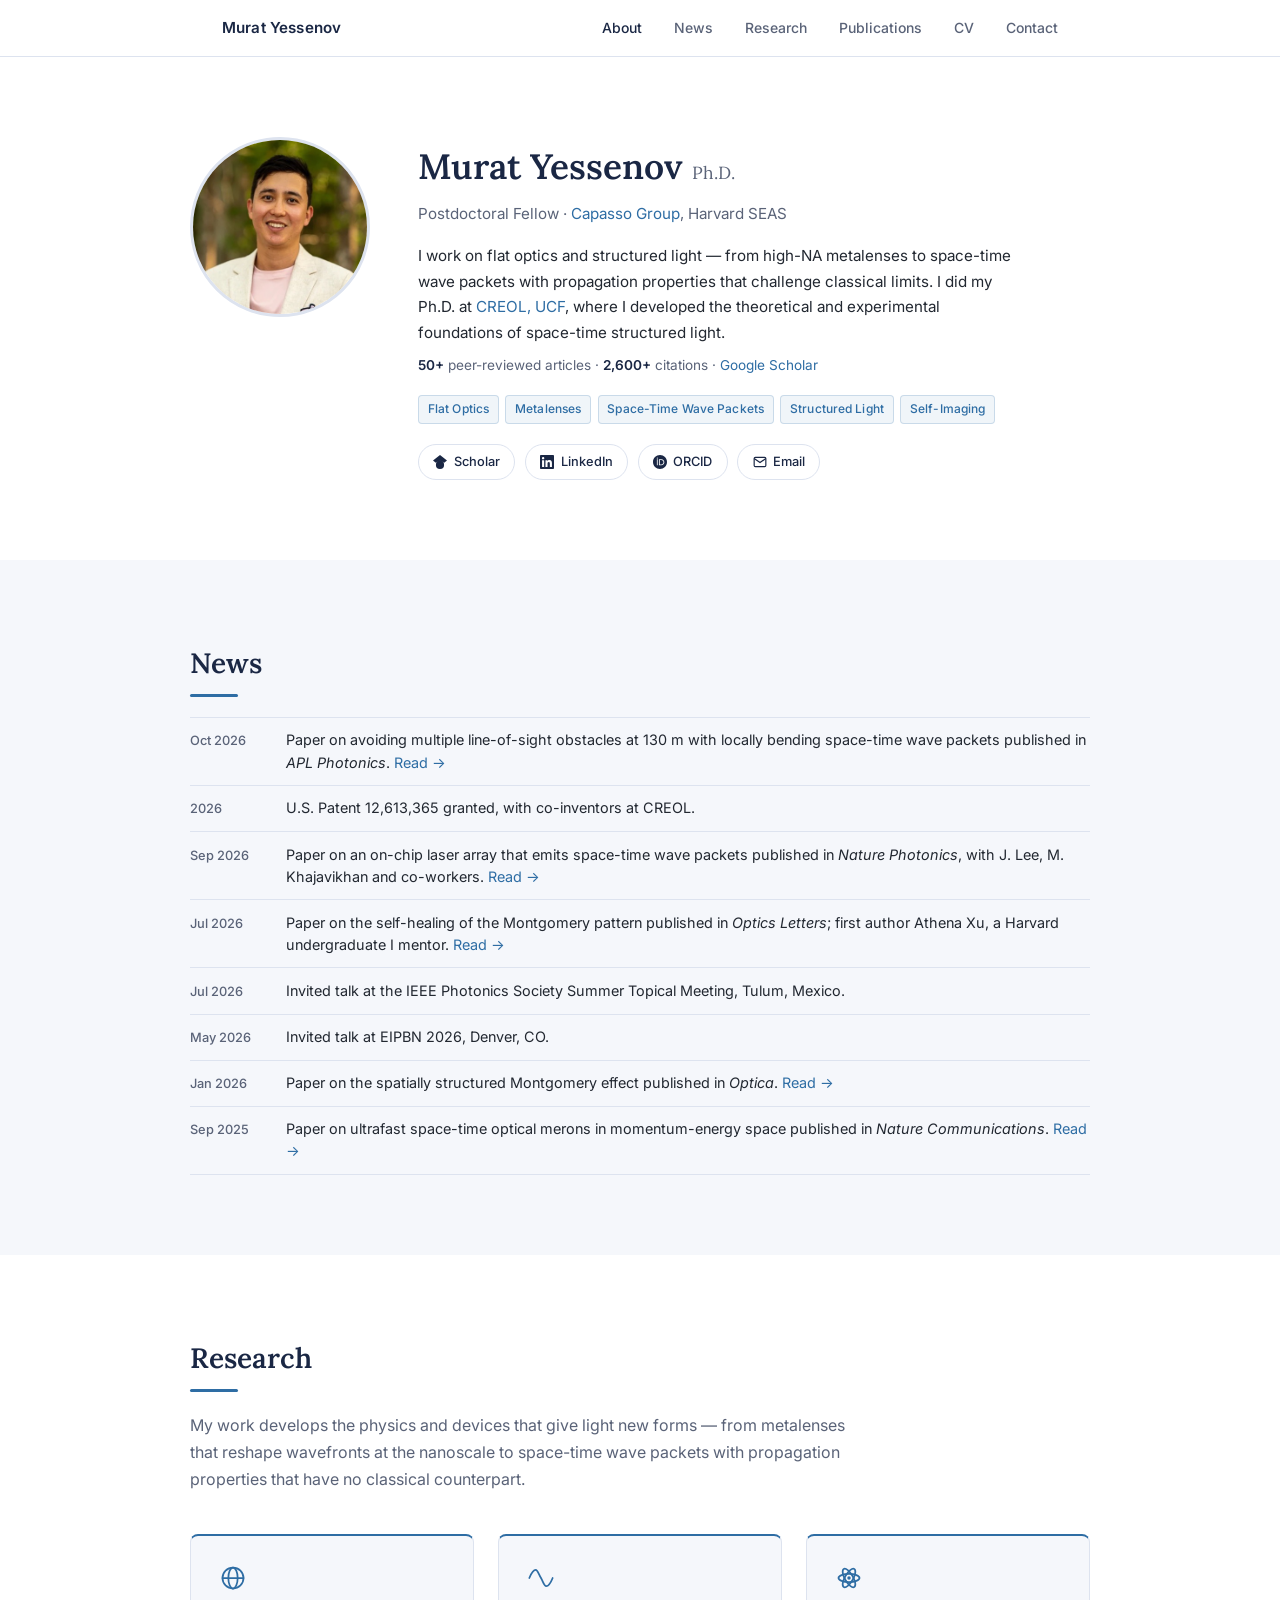
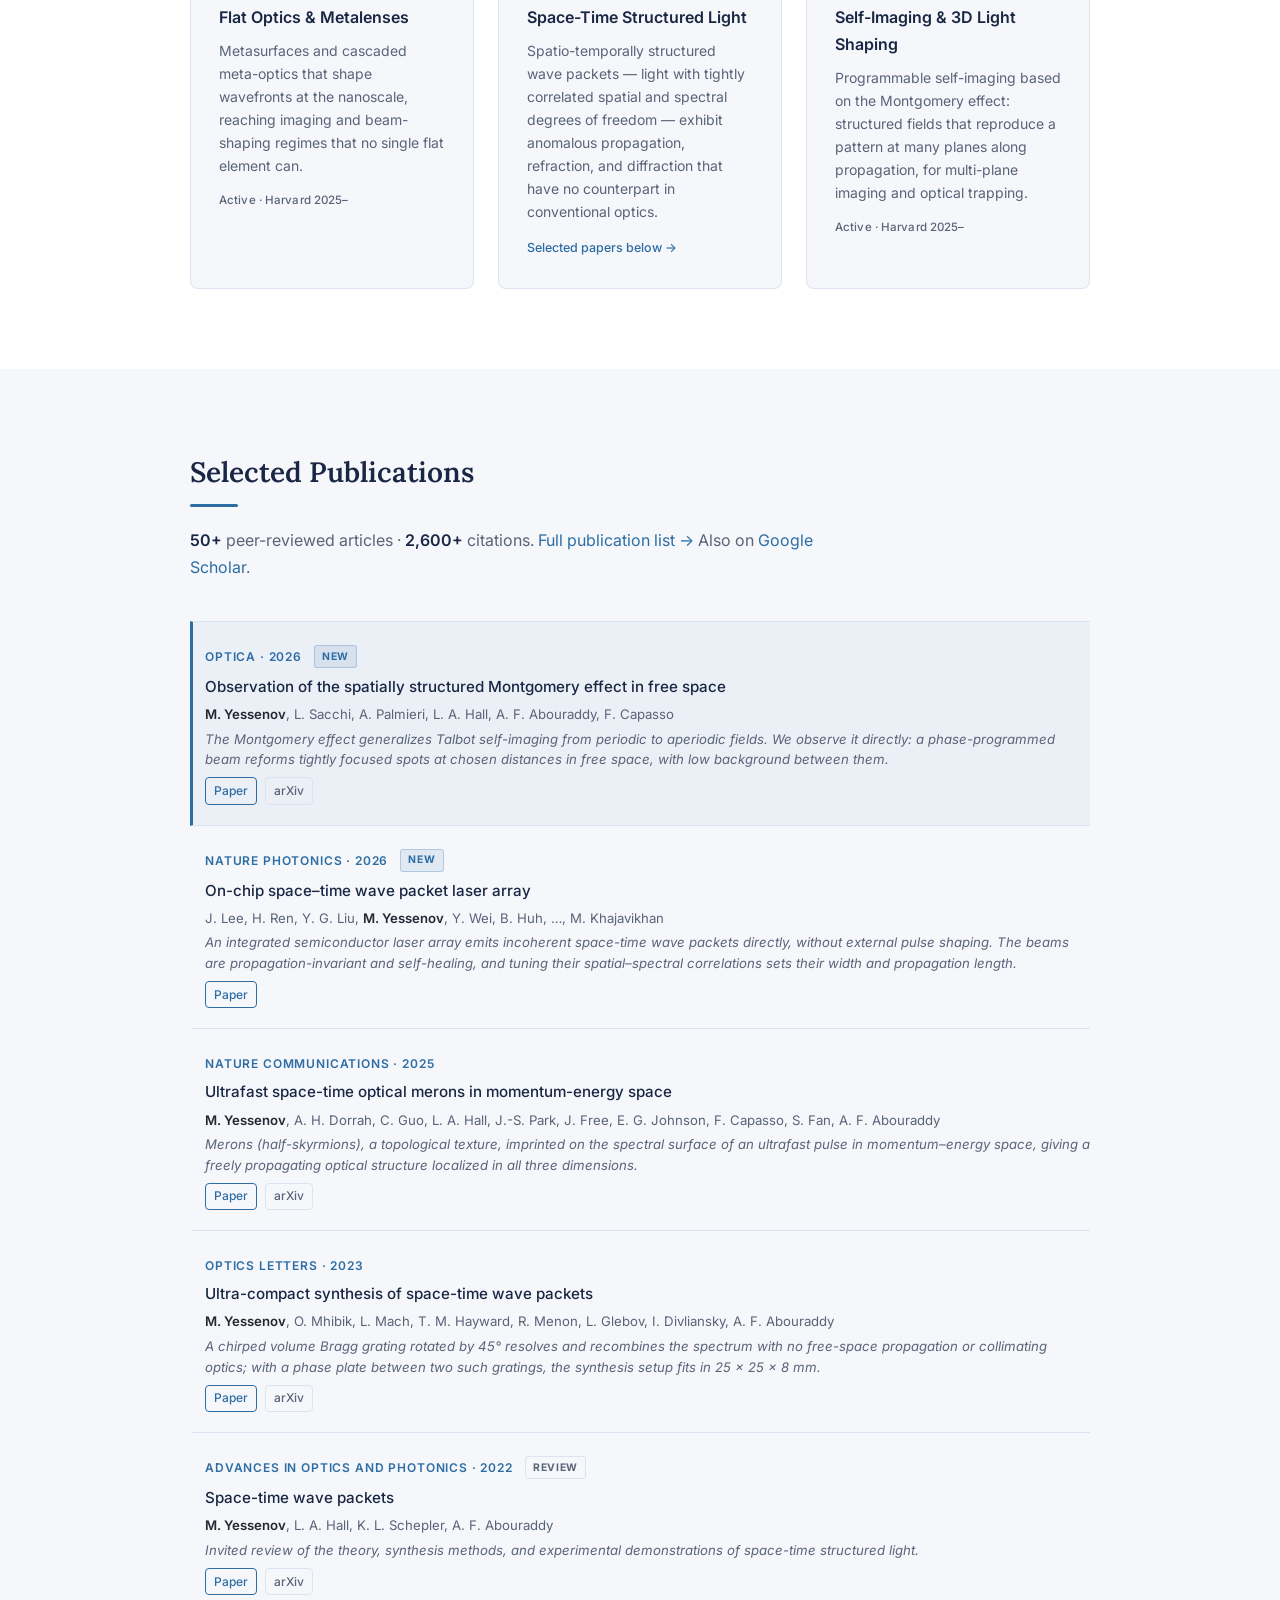
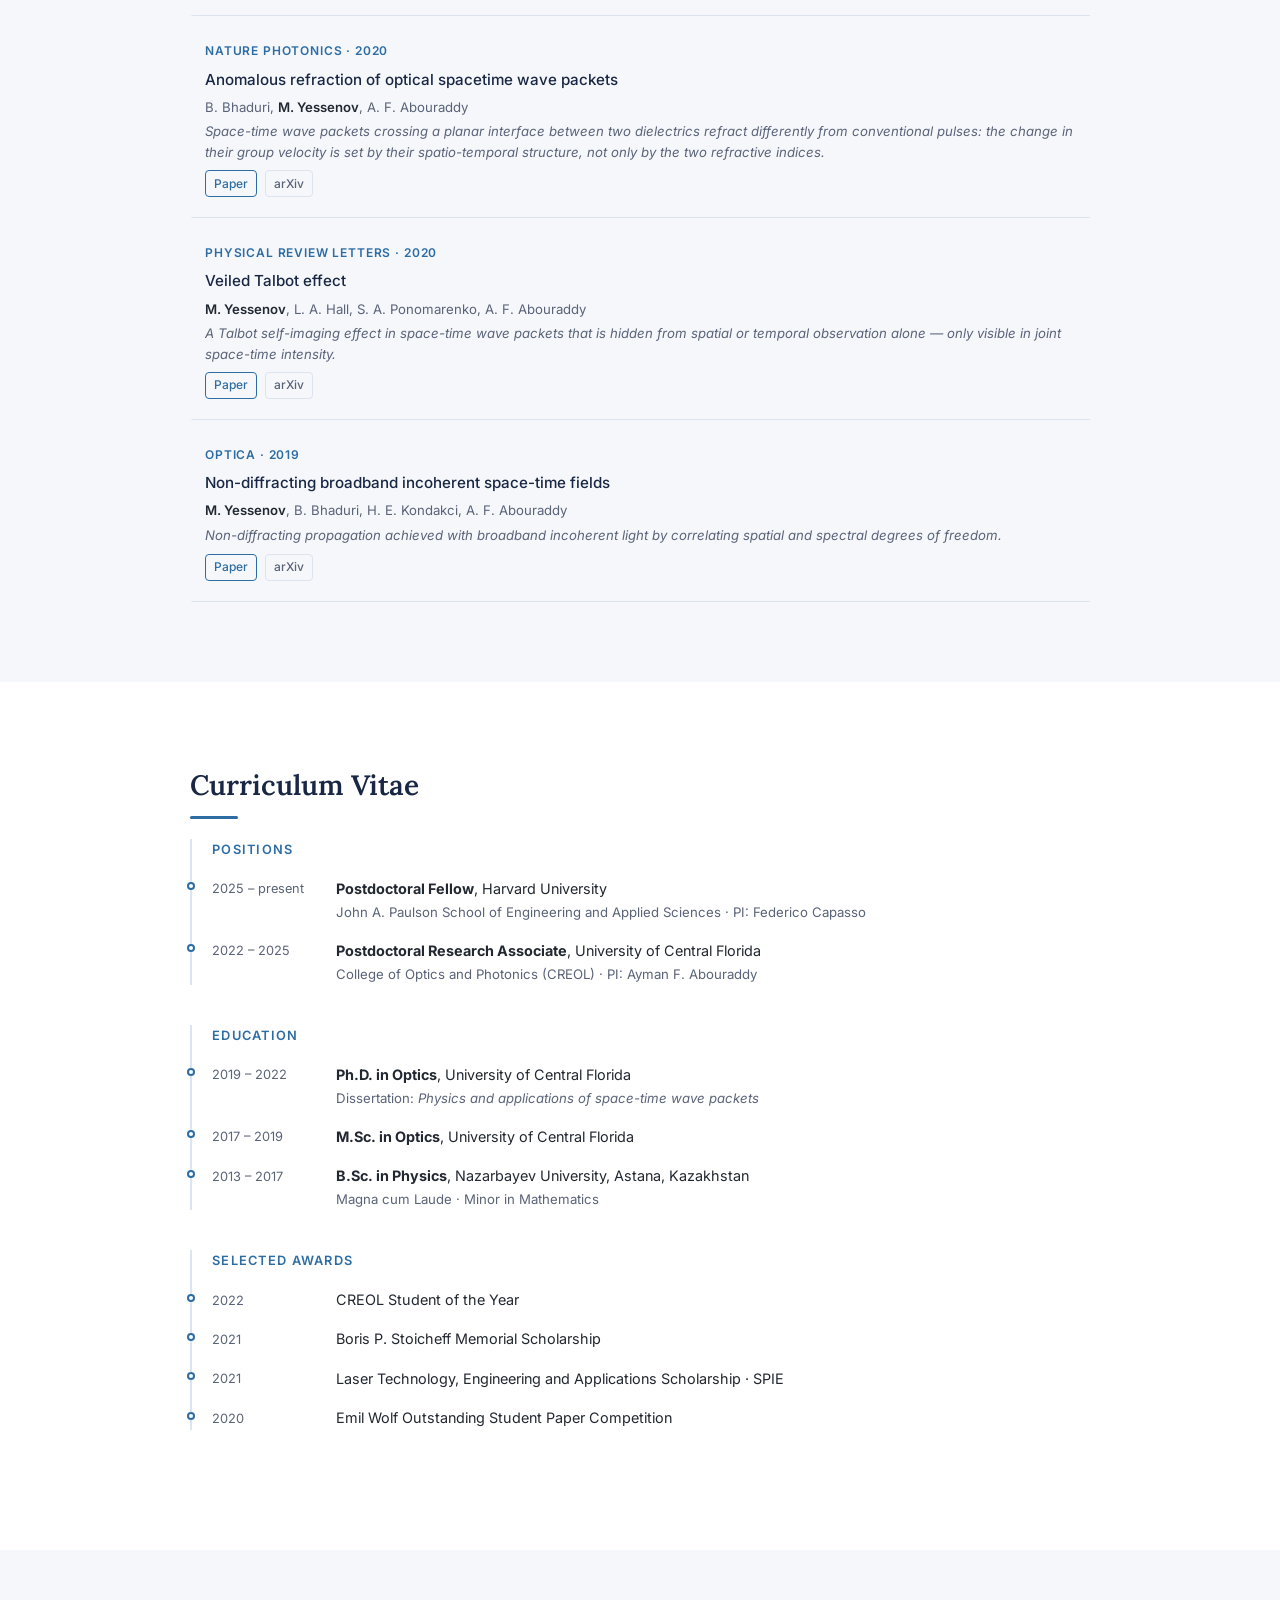
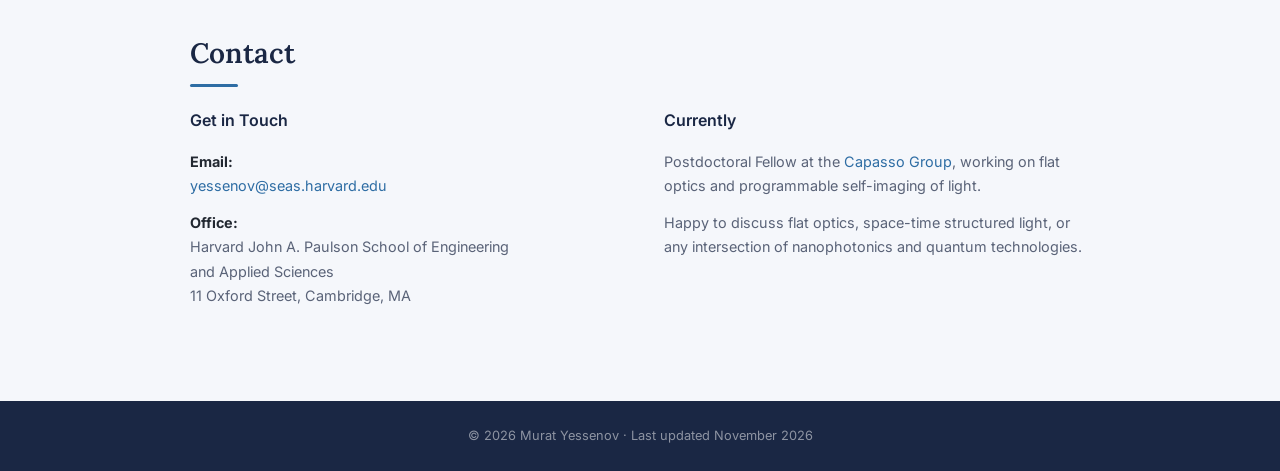
==== commit 7844bb69: "T5: link Publications nav and homepage to the full list Co-Authored-By: Claude Opus 5.5 <noreply@ant" ====
--- a/index.html
+++ b/index.html
@@ -64,7 +64,7 @@
         <li><a href="#about">About</a></li>
         <li><a href="#news">News</a></li>
         <li><a href="#research">Research</a></li>
-        <li><a href="#publications">Publications</a></li>
+        <li><a href="/publications.html">Publications</a></li>
         <li><a href="#cv">CV</a></li>
         <li><a href="#contact">Contact</a></li>
       </ul>
@@ -228,7 +228,8 @@
         <h2 class="section-title">Selected Publications</h2>
         <p class="section-intro">
           <strong class="stat-num">50+</strong> peer-reviewed articles &middot; <strong class="stat-num">2,600+</strong> citations.
-          <a href="https://scholar.google.com/citations?user=RJUJREIAAAAJ&hl=en" target="_blank" rel="noopener noreferrer">Full list on Google Scholar &rarr;</a>
+          <a href="/publications.html">Full publication list &rarr;</a>
+          <span class="pub-secondary">Also on <a href="https://scholar.google.com/citations?user=RJUJREIAAAAJ&hl=en" target="_blank" rel="noopener noreferrer">Google Scholar</a>.</span>
         </p>
 
         <div class="pub-list">
--- a/assets/css/style.css
+++ b/assets/css/style.css
@@ -529,6 +529,12 @@
   color: var(--navy);
   margin: 2.5rem 0 0.75rem;
   scroll-margin-top: 72px;
+}
+
+.pub-secondary { color: var(--muted); }
+
+.pub-patent-num {
+  font-variant-numeric: tabular-nums;
 }
 
 .pub-cite {
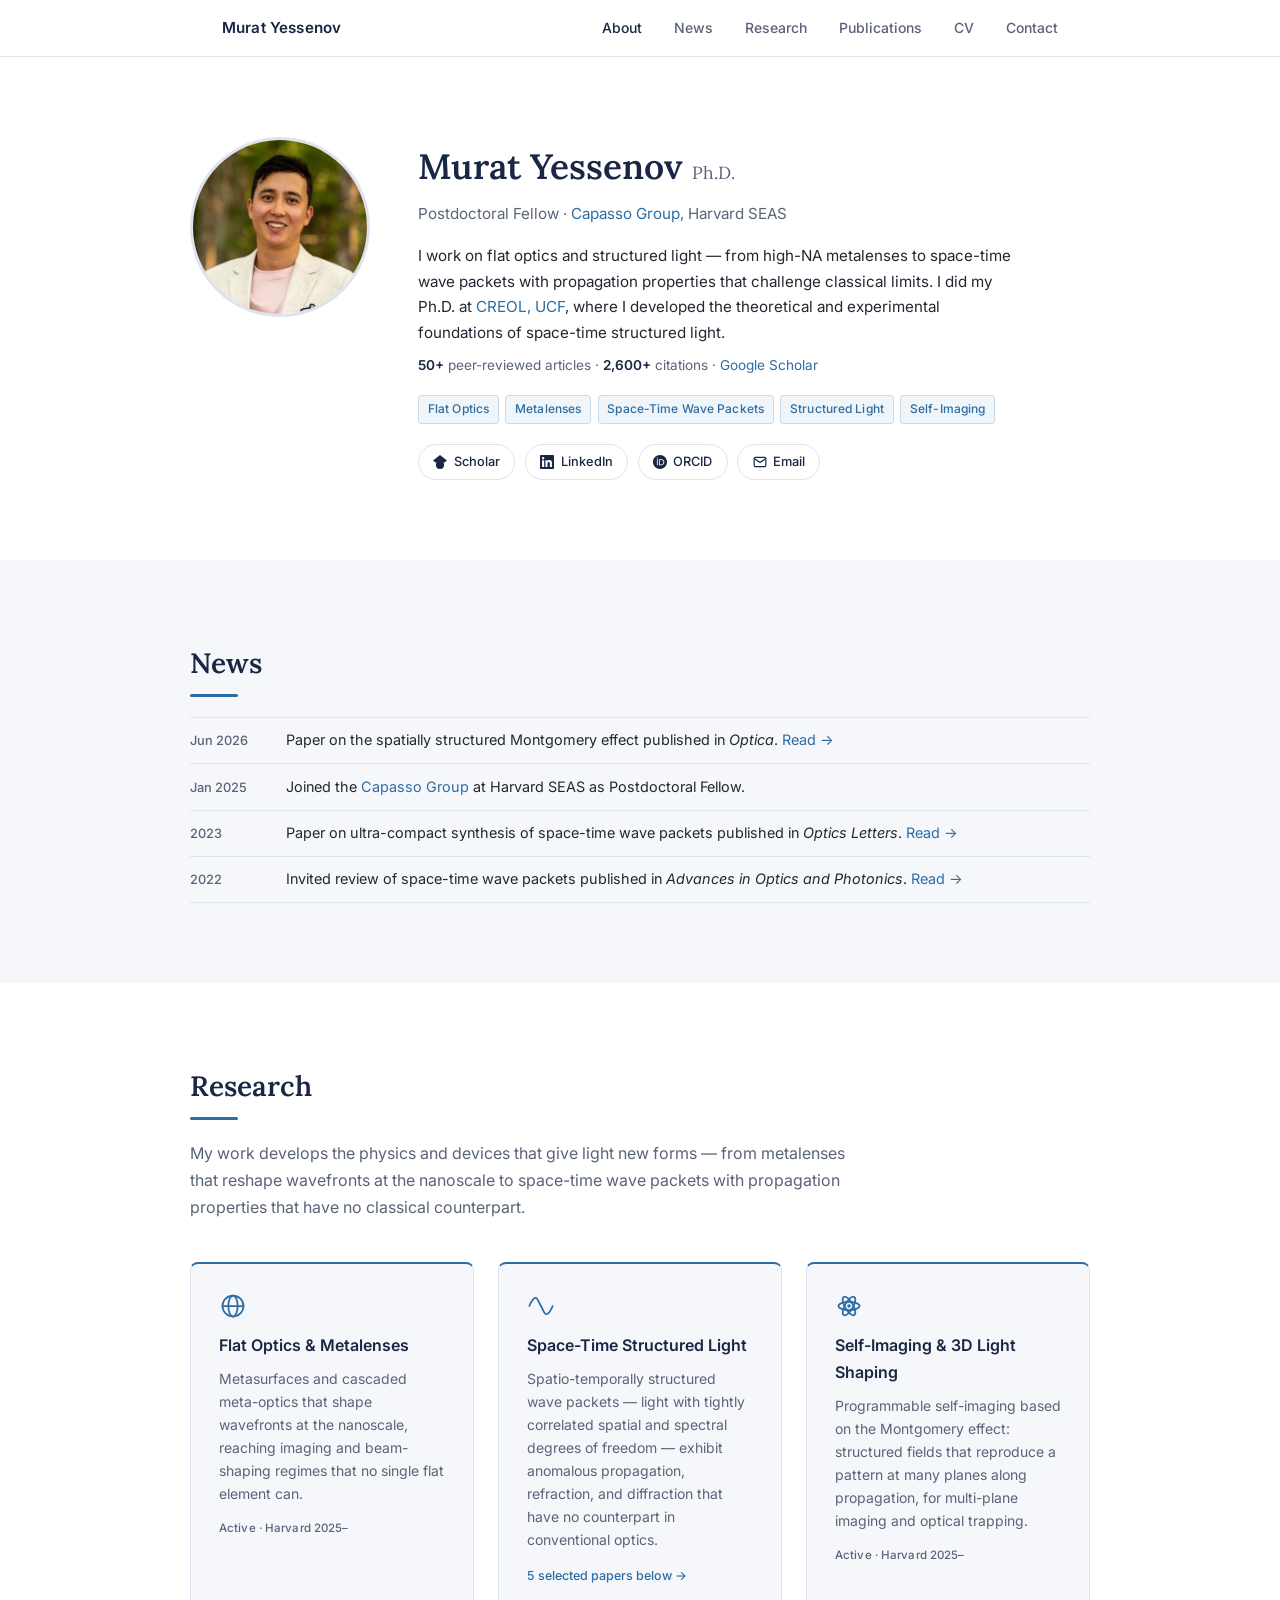
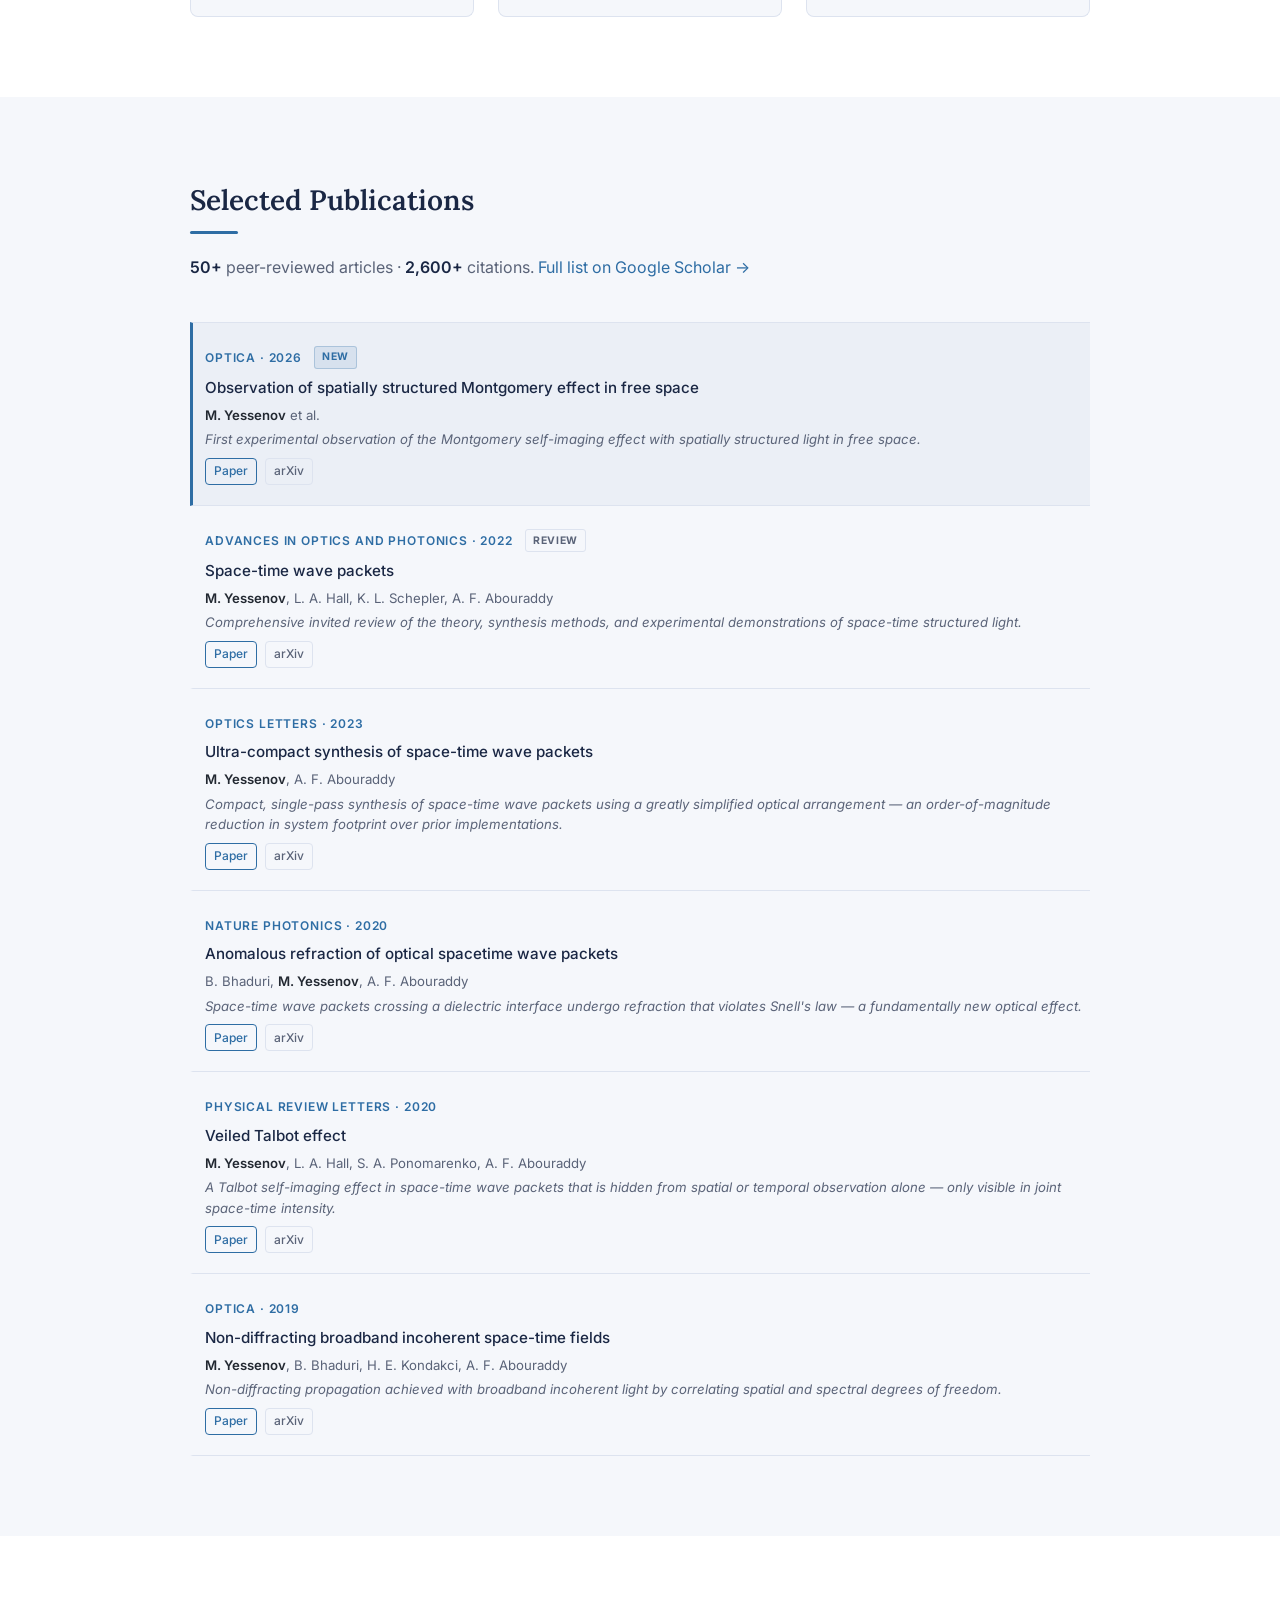
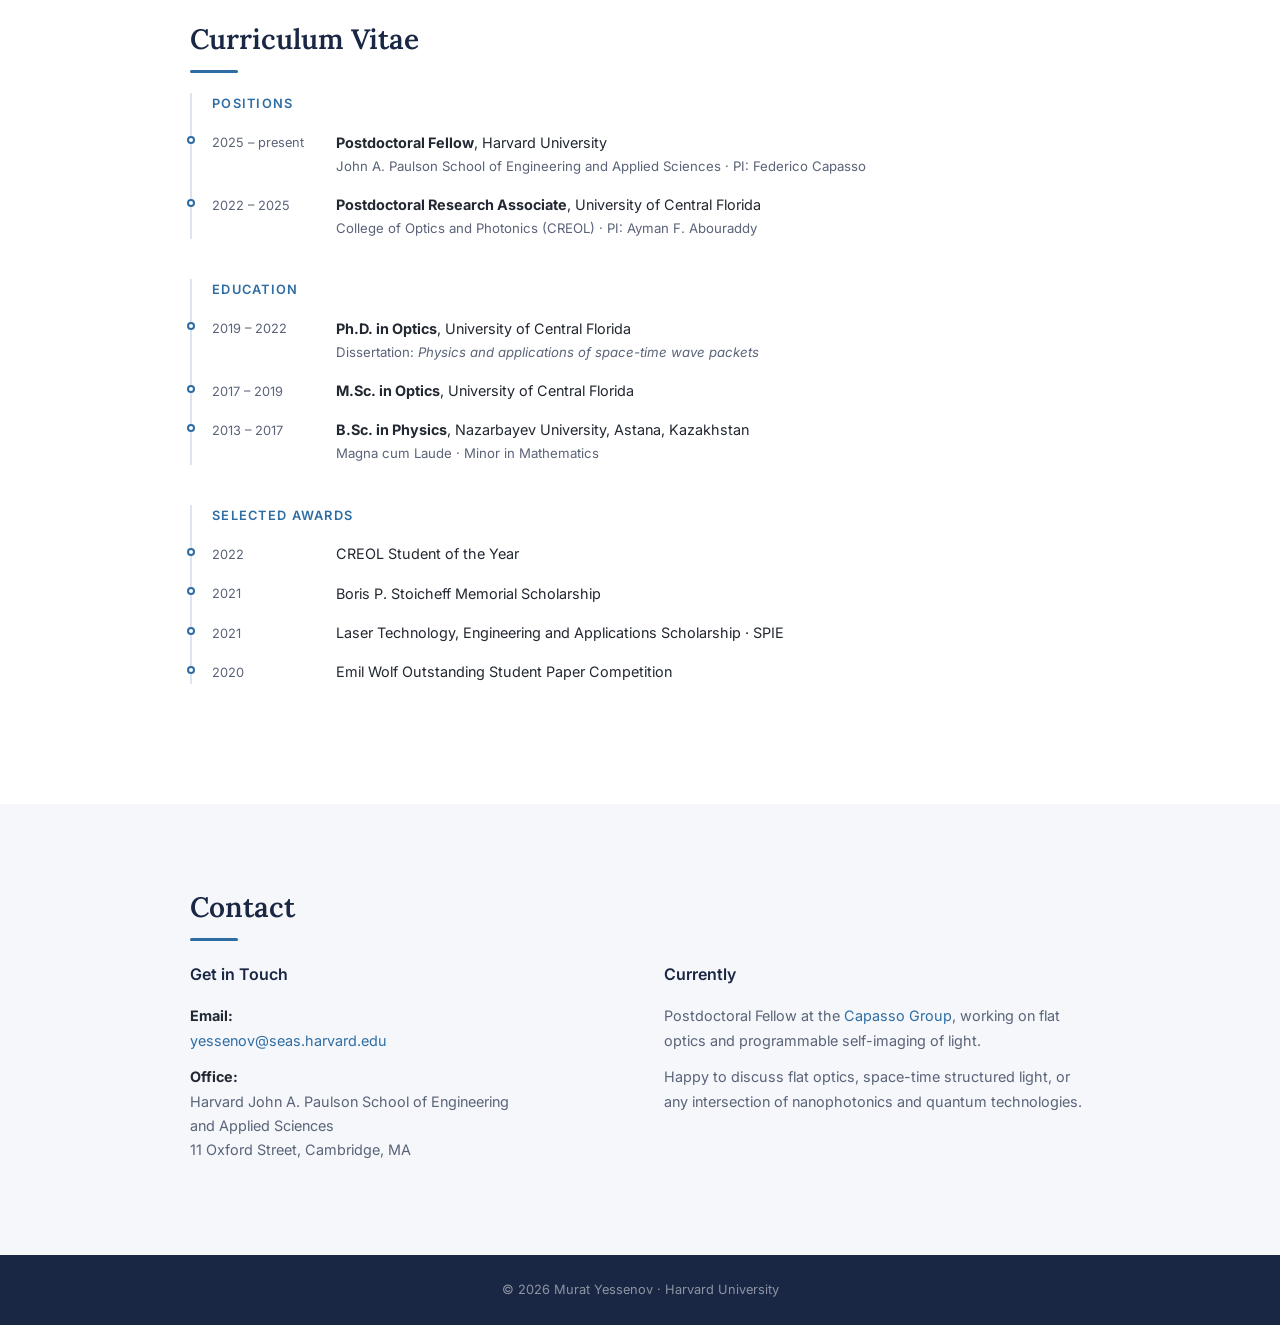
==== commit f50bd990: "Update article and citation counts Co-Authored-By: Claude Opus 5.5 <noreply@anthropic.com>" ====
--- a/index.html
+++ b/index.html
@@ -64,7 +64,7 @@
         <li><a href="#about">About</a></li>
         <li><a href="#news">News</a></li>
         <li><a href="#research">Research</a></li>
-        <li><a href="/publications.html">Publications</a></li>
+        <li><a href="#publications">Publications</a></li>
         <li><a href="#cv">CV</a></li>
         <li><a href="#contact">Contact</a></li>
       </ul>
@@ -127,36 +127,20 @@
         <h2 class="section-title">News</h2>
         <div class="news-list">
           <div class="news-item reveal">
-            <span class="news-date">Oct 2026</span>
-            <p class="news-text">Paper on avoiding multiple line-of-sight obstacles at 130&nbsp;m with locally bending space-time wave packets published in <em>APL Photonics</em>. <a href="https://doi.org/10.1063/5.0353169" target="_blank" rel="noopener noreferrer">Read &rarr;</a></p>
+            <span class="news-date">Jun 2026</span>
+            <p class="news-text">Paper on the spatially structured Montgomery effect published in <em>Optica</em>. <a href="https://doi.org/10.1364/OPTICA.582198" target="_blank" rel="noopener noreferrer">Read &rarr;</a></p>
           </div>
           <div class="news-item reveal">
-            <span class="news-date">2026</span>
-            <p class="news-text">U.S. Patent 12,613,365 granted, with co-inventors at CREOL.</p>
+            <span class="news-date">Jan 2025</span>
+            <p class="news-text">Joined the <a href="https://capasso.seas.harvard.edu/" target="_blank" rel="noopener noreferrer">Capasso Group</a> at Harvard SEAS as Postdoctoral Fellow.</p>
           </div>
           <div class="news-item reveal">
-            <span class="news-date">Sep 2026</span>
-            <p class="news-text">Paper on an on-chip laser array that emits space-time wave packets published in <em>Nature Photonics</em>, with J. Lee, M. Khajavikhan and co-workers. <a href="https://doi.org/10.1038/s41566-026-02003-0" target="_blank" rel="noopener noreferrer">Read &rarr;</a></p>
+            <span class="news-date">2023</span>
+            <p class="news-text">Paper on ultra-compact synthesis of space-time wave packets published in <em>Optics Letters</em>. <a href="https://doi.org/10.1364/OL.483902" target="_blank" rel="noopener noreferrer">Read &rarr;</a></p>
           </div>
           <div class="news-item reveal">
-            <span class="news-date">Jul 2026</span>
-            <p class="news-text">Paper on the self-healing of the Montgomery pattern published in <em>Optics Letters</em>; first author Athena Xu, a Harvard undergraduate I mentor. <a href="https://doi.org/10.1364/OL.605394" target="_blank" rel="noopener noreferrer">Read &rarr;</a></p>
-          </div>
-          <div class="news-item reveal">
-            <span class="news-date">Jul 2026</span>
-            <p class="news-text">Invited talk at the IEEE Photonics Society Summer Topical Meeting, Tulum, Mexico.</p>
-          </div>
-          <div class="news-item reveal">
-            <span class="news-date">May 2026</span>
-            <p class="news-text">Invited talk at EIPBN 2026, Denver, CO.</p>
-          </div>
-          <div class="news-item reveal">
-            <span class="news-date">Jan 2026</span>
-            <p class="news-text">Paper on the spatially structured Montgomery effect published in <em>Optica</em>. <a href="https://doi.org/10.1364/OPTICA.582198" target="_blank" rel="noopener noreferrer">Read &rarr;</a></p>
-          </div>
-          <div class="news-item reveal">
-            <span class="news-date">Sep 2025</span>
-            <p class="news-text">Paper on ultrafast space-time optical merons in momentum-energy space published in <em>Nature Communications</em>. <a href="https://doi.org/10.1038/s41467-025-63641-6" target="_blank" rel="noopener noreferrer">Read &rarr;</a></p>
+            <span class="news-date">2022</span>
+            <p class="news-text">Invited review of space-time wave packets published in <em>Advances in Optics and Photonics</em>. <a href="https://opg.optica.org/aop/abstract.cfm?uri=aop-14-3-455" target="_blank" rel="noopener noreferrer">Read &rarr;</a></p>
           </div>
         </div>
       </div>
@@ -198,7 +182,7 @@
               Spatio-temporally structured wave packets — light with tightly correlated spatial and spectral degrees of freedom —
               exhibit anomalous propagation, refraction, and diffraction that have no counterpart in conventional optics.
             </p>
-            <a href="#publications" class="card-paper-count">Selected papers below &rarr;</a>
+            <a href="#publications" class="card-paper-count">5 selected papers below &rarr;</a>
           </div>
 
           <div class="research-card reveal">
@@ -228,52 +212,19 @@
         <h2 class="section-title">Selected Publications</h2>
         <p class="section-intro">
           <strong class="stat-num">50+</strong> peer-reviewed articles &middot; <strong class="stat-num">2,600+</strong> citations.
-          <a href="/publications.html">Full publication list &rarr;</a>
-          <span class="pub-secondary">Also on <a href="https://scholar.google.com/citations?user=RJUJREIAAAAJ&hl=en" target="_blank" rel="noopener noreferrer">Google Scholar</a>.</span>
+          <a href="https://scholar.google.com/citations?user=RJUJREIAAAAJ&hl=en" target="_blank" rel="noopener noreferrer">Full list on Google Scholar &rarr;</a>
         </p>
 
         <div class="pub-list">
 
           <div class="pub-item pub-featured reveal">
             <div class="pub-venue">Optica &middot; 2026 <span class="pub-badge pub-badge--new">New</span></div>
-            <p class="pub-title"><a href="https://doi.org/10.1364/OPTICA.582198" target="_blank" rel="noopener noreferrer">Observation of the spatially structured Montgomery effect in free space</a></p>
-            <p class="pub-authors"><strong>M. Yessenov</strong>, L. Sacchi, A. Palmieri, L. A. Hall, A. F. Abouraddy, F. Capasso</p>
-            <p class="pub-teaser">The Montgomery effect generalizes Talbot self-imaging from periodic to aperiodic fields. We observe it directly: a phase-programmed beam reforms tightly focused spots at chosen distances in free space, with low background between them.</p>
+            <p class="pub-title"><a href="https://doi.org/10.1364/OPTICA.582198" target="_blank" rel="noopener noreferrer">Observation of spatially structured Montgomery effect in free space</a></p>
+            <p class="pub-authors"><strong>M. Yessenov</strong> et al.</p>
+            <p class="pub-teaser">First experimental observation of the Montgomery self-imaging effect with spatially structured light in free space.</p>
             <div class="pub-links">
               <a href="https://doi.org/10.1364/OPTICA.582198" target="_blank" rel="noopener noreferrer" class="pub-link">Paper</a>
               <a href="https://arxiv.org/abs/2510.16269" target="_blank" rel="noopener noreferrer" class="pub-link pub-link--preprint">arXiv</a>
-            </div>
-          </div>
-
-          <div class="pub-item reveal">
-            <div class="pub-venue">Nature Photonics &middot; 2026 <span class="pub-badge pub-badge--new">New</span></div>
-            <p class="pub-title"><a href="https://doi.org/10.1038/s41566-026-02003-0" target="_blank" rel="noopener noreferrer">On-chip space&ndash;time wave packet laser array</a></p>
-            <p class="pub-authors">J. Lee, H. Ren, Y. G. Liu, <strong>M. Yessenov</strong>, Y. Wei, B. Huh, &hellip;, M. Khajavikhan</p>
-            <p class="pub-teaser">An integrated semiconductor laser array emits incoherent space-time wave packets directly, without external pulse shaping. The beams are propagation-invariant and self-healing, and tuning their spatial&ndash;spectral correlations sets their width and propagation length.</p>
-            <div class="pub-links">
-              <a href="https://doi.org/10.1038/s41566-026-02003-0" target="_blank" rel="noopener noreferrer" class="pub-link">Paper</a>
-            </div>
-          </div>
-
-          <div class="pub-item reveal">
-            <div class="pub-venue">Nature Communications &middot; 2025</div>
-            <p class="pub-title"><a href="https://doi.org/10.1038/s41467-025-63641-6" target="_blank" rel="noopener noreferrer">Ultrafast space-time optical merons in momentum-energy space</a></p>
-            <p class="pub-authors"><strong>M. Yessenov</strong>, A. H. Dorrah, C. Guo, L. A. Hall, J.-S. Park, J. Free, E. G. Johnson, F. Capasso, S. Fan, A. F. Abouraddy</p>
-            <p class="pub-teaser">Merons (half-skyrmions), a topological texture, imprinted on the spectral surface of an ultrafast pulse in momentum&ndash;energy space, giving a freely propagating optical structure localized in all three dimensions.</p>
-            <div class="pub-links">
-              <a href="https://doi.org/10.1038/s41467-025-63641-6" target="_blank" rel="noopener noreferrer" class="pub-link">Paper</a>
-              <a href="https://arxiv.org/abs/2503.11980" target="_blank" rel="noopener noreferrer" class="pub-link pub-link--preprint">arXiv</a>
-            </div>
-          </div>
-
-          <div class="pub-item reveal">
-            <div class="pub-venue">Optics Letters &middot; 2023</div>
-            <p class="pub-title"><a href="https://doi.org/10.1364/OL.483902" target="_blank" rel="noopener noreferrer">Ultra-compact synthesis of space-time wave packets</a></p>
-            <p class="pub-authors"><strong>M. Yessenov</strong>, O. Mhibik, L. Mach, T. M. Hayward, R. Menon, L. Glebov, I. Divliansky, A. F. Abouraddy</p>
-            <p class="pub-teaser">A chirped volume Bragg grating rotated by 45&deg; resolves and recombines the spectrum with no free-space propagation or collimating optics; with a phase plate between two such gratings, the synthesis setup fits in 25&nbsp;&times;&nbsp;25&nbsp;&times;&nbsp;8&nbsp;mm.</p>
-            <div class="pub-links">
-              <a href="https://doi.org/10.1364/OL.483902" target="_blank" rel="noopener noreferrer" class="pub-link">Paper</a>
-              <a href="https://arxiv.org/abs/2212.12091" target="_blank" rel="noopener noreferrer" class="pub-link pub-link--preprint">arXiv</a>
             </div>
           </div>
 
@@ -281,10 +232,21 @@
             <div class="pub-venue">Advances in Optics and Photonics &middot; 2022 <span class="pub-badge pub-badge--review">Review</span></div>
             <p class="pub-title"><a href="https://opg.optica.org/aop/abstract.cfm?uri=aop-14-3-455" target="_blank" rel="noopener noreferrer">Space-time wave packets</a></p>
             <p class="pub-authors"><strong>M. Yessenov</strong>, L. A. Hall, K. L. Schepler, A. F. Abouraddy</p>
-            <p class="pub-teaser">Invited review of the theory, synthesis methods, and experimental demonstrations of space-time structured light.</p>
+            <p class="pub-teaser">Comprehensive invited review of the theory, synthesis methods, and experimental demonstrations of space-time structured light.</p>
             <div class="pub-links">
               <a href="https://opg.optica.org/aop/abstract.cfm?uri=aop-14-3-455" target="_blank" rel="noopener noreferrer" class="pub-link">Paper</a>
               <a href="https://arxiv.org/abs/2201.08297" target="_blank" rel="noopener noreferrer" class="pub-link pub-link--preprint">arXiv</a>
+            </div>
+          </div>
+
+          <div class="pub-item reveal">
+            <div class="pub-venue">Optics Letters &middot; 2023</div>
+            <p class="pub-title"><a href="https://doi.org/10.1364/OL.483902" target="_blank" rel="noopener noreferrer">Ultra-compact synthesis of space-time wave packets</a></p>
+            <p class="pub-authors"><strong>M. Yessenov</strong>, A. F. Abouraddy</p>
+            <p class="pub-teaser">Compact, single-pass synthesis of space-time wave packets using a greatly simplified optical arrangement — an order-of-magnitude reduction in system footprint over prior implementations.</p>
+            <div class="pub-links">
+              <a href="https://doi.org/10.1364/OL.483902" target="_blank" rel="noopener noreferrer" class="pub-link">Paper</a>
+              <a href="https://arxiv.org/abs/2212.12091" target="_blank" rel="noopener noreferrer" class="pub-link pub-link--preprint">arXiv</a>
             </div>
           </div>
 
@@ -292,7 +254,7 @@
             <div class="pub-venue">Nature Photonics &middot; 2020</div>
             <p class="pub-title"><a href="https://doi.org/10.1038/s41566-020-0645-6" target="_blank" rel="noopener noreferrer">Anomalous refraction of optical spacetime wave packets</a></p>
             <p class="pub-authors">B. Bhaduri, <strong>M. Yessenov</strong>, A. F. Abouraddy</p>
-            <p class="pub-teaser">Space-time wave packets crossing a planar interface between two dielectrics refract differently from conventional pulses: the change in their group velocity is set by their spatio-temporal structure, not only by the two refractive indices.</p>
+            <p class="pub-teaser">Space-time wave packets crossing a dielectric interface undergo refraction that violates Snell's law — a fundamentally new optical effect.</p>
             <div class="pub-links">
               <a href="https://doi.org/10.1038/s41566-020-0645-6" target="_blank" rel="noopener noreferrer" class="pub-link">Paper</a>
               <a href="https://arxiv.org/abs/1912.13341" target="_blank" rel="noopener noreferrer" class="pub-link pub-link--preprint">arXiv</a>
@@ -425,7 +387,7 @@
   </main>
 
   <footer>
-    <p>&copy; 2026 Murat Yessenov &middot; Last updated November 2026</p>
+    <p>&copy; 2026 Murat Yessenov &middot; Harvard University</p>
   </footer>
 
   <script src="assets/js/main.js"></script>
--- a/assets/css/style.css
+++ b/assets/css/style.css
@@ -69,7 +69,7 @@
 
 .nav-links a:hover,
 .nav-links a.active,
-.nav-links a[aria-current="page"] {
+.nav-links a[aria-current] {
   color: var(--navy);
   text-decoration: none;
 }
@@ -532,10 +532,6 @@
 }
 
 .pub-secondary { color: var(--muted); }
-
-.pub-patent-num {
-  font-variant-numeric: tabular-nums;
-}
 
 .pub-cite {
   font-size: 0.8rem;
@@ -728,3 +724,58 @@
   .cv-entry { flex-direction: column; gap: 0.2rem; }
   .cv-date { min-width: unset; }
 }
+
+/* ── Research topic pages ── */
+.topic-back {
+  display: inline-block;
+  font-size: 0.85rem;
+  font-weight: 500;
+  margin-bottom: 1.5rem;
+}
+
+.topic-kicker {
+  font-size: 0.72rem;
+  font-weight: 600;
+  letter-spacing: 0.08em;
+  text-transform: uppercase;
+  color: var(--accent);
+  margin-bottom: 0.35rem;
+}
+
+.topic-text { max-width: 680px; }
+.topic-text p { margin-bottom: 1rem; }
+
+.topic-figure { margin: 2rem 0 0; }
+.topic-figure img {
+  display: block;
+  width: 100%;
+  height: auto;
+  border: 1px solid var(--border);
+  border-radius: 8px;
+  background: var(--white);
+}
+.topic-figure figcaption {
+  font-size: 0.82rem;
+  color: var(--muted);
+  margin-top: 0.6rem;
+  max-width: 680px;
+}
+
+.key-results {
+  list-style: none;
+  padding: 0;
+  max-width: 720px;
+}
+.key-results li {
+  border-left: 3px solid var(--accent);
+  padding: 0.15rem 0 0.15rem 1rem;
+  margin-bottom: 1.25rem;
+  font-size: 0.95rem;
+}
+.key-results strong { color: var(--navy); }
+.key-ref {
+  display: block;
+  font-size: 0.78rem;
+  color: var(--muted);
+  margin-top: 0.2rem;
+}
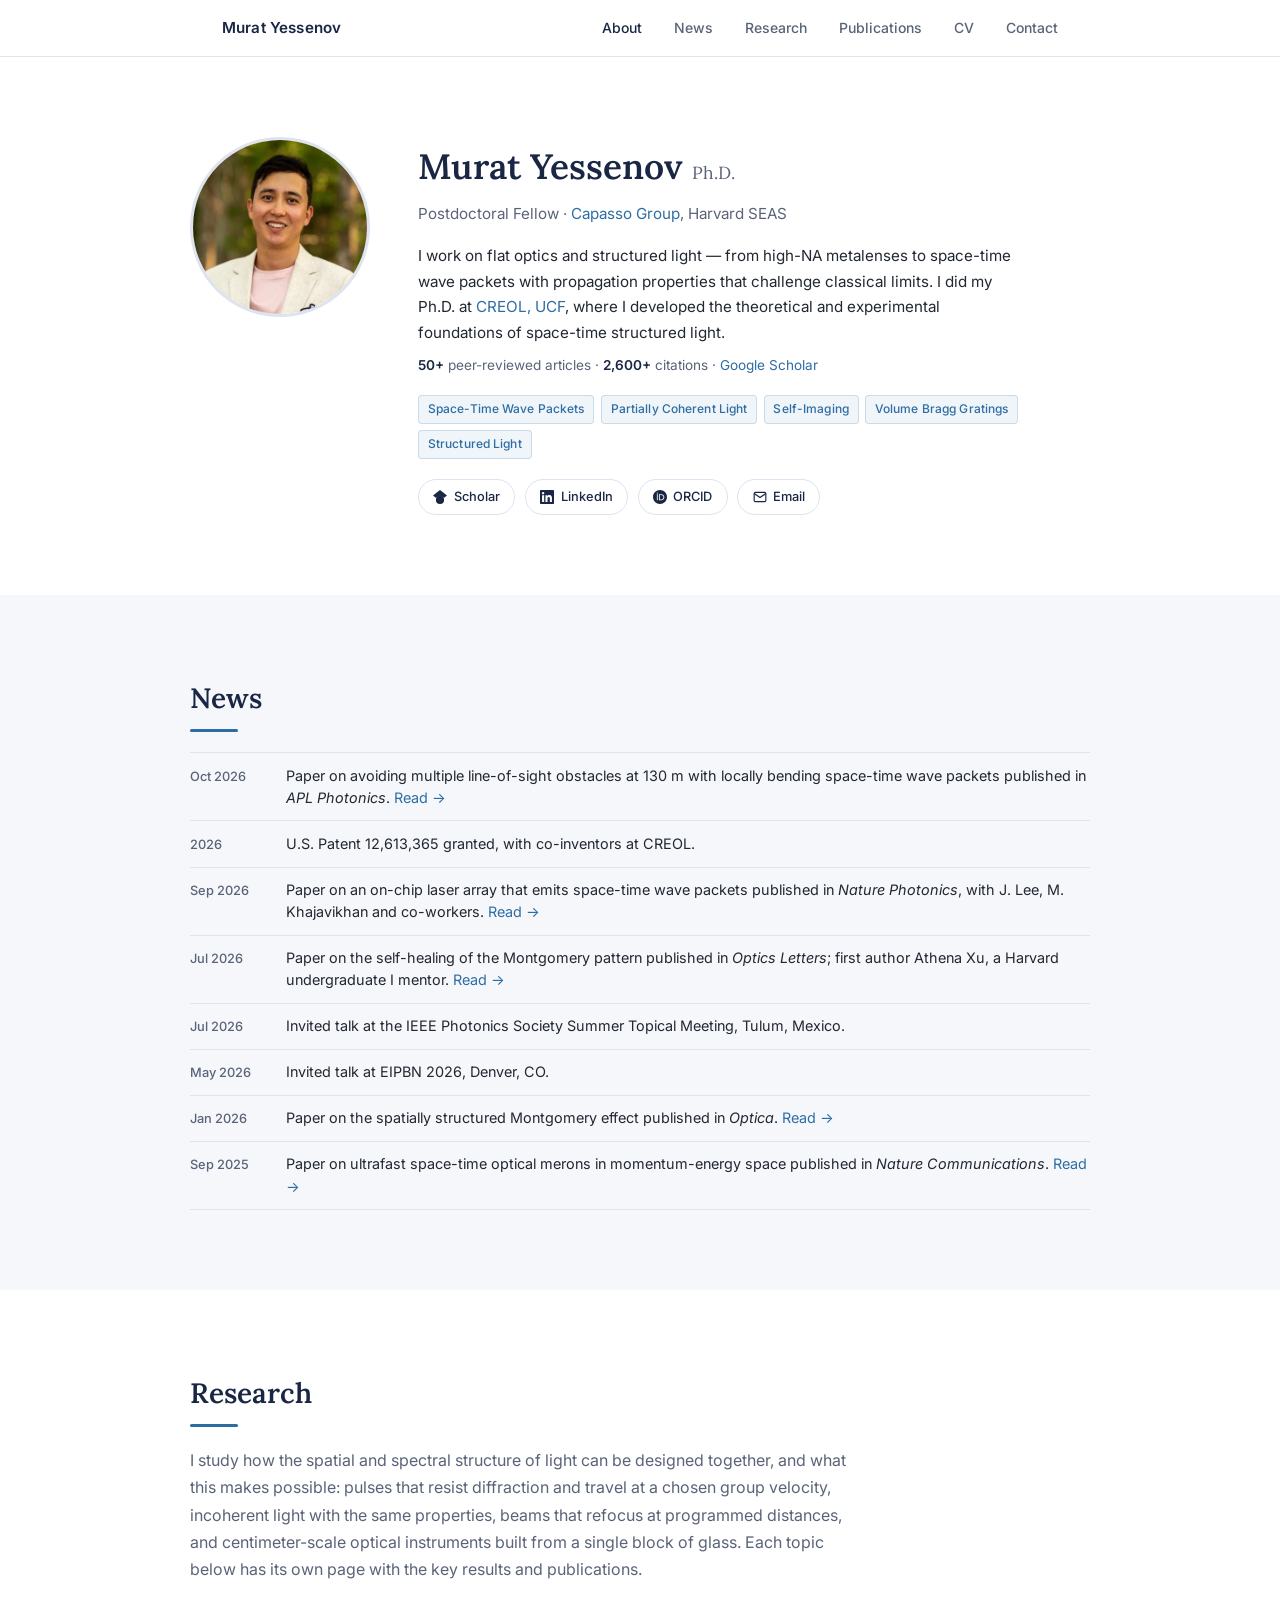
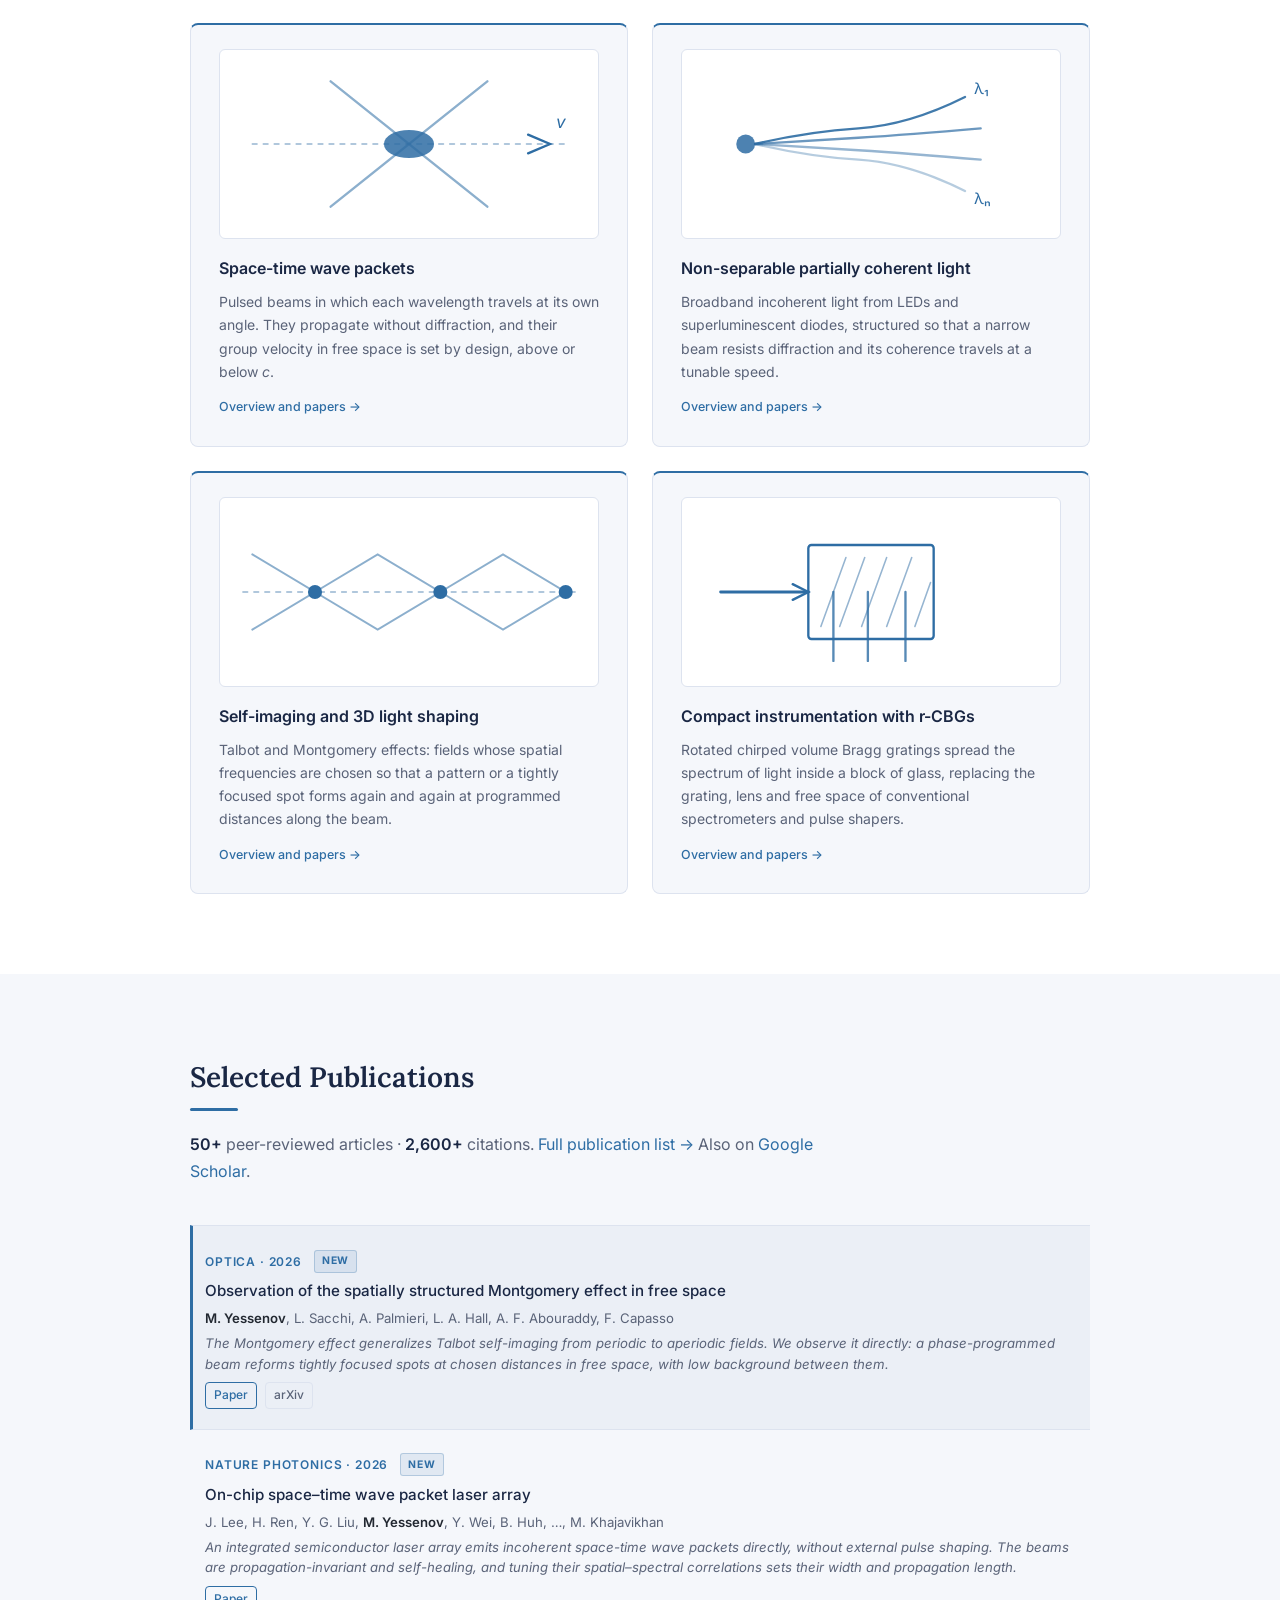
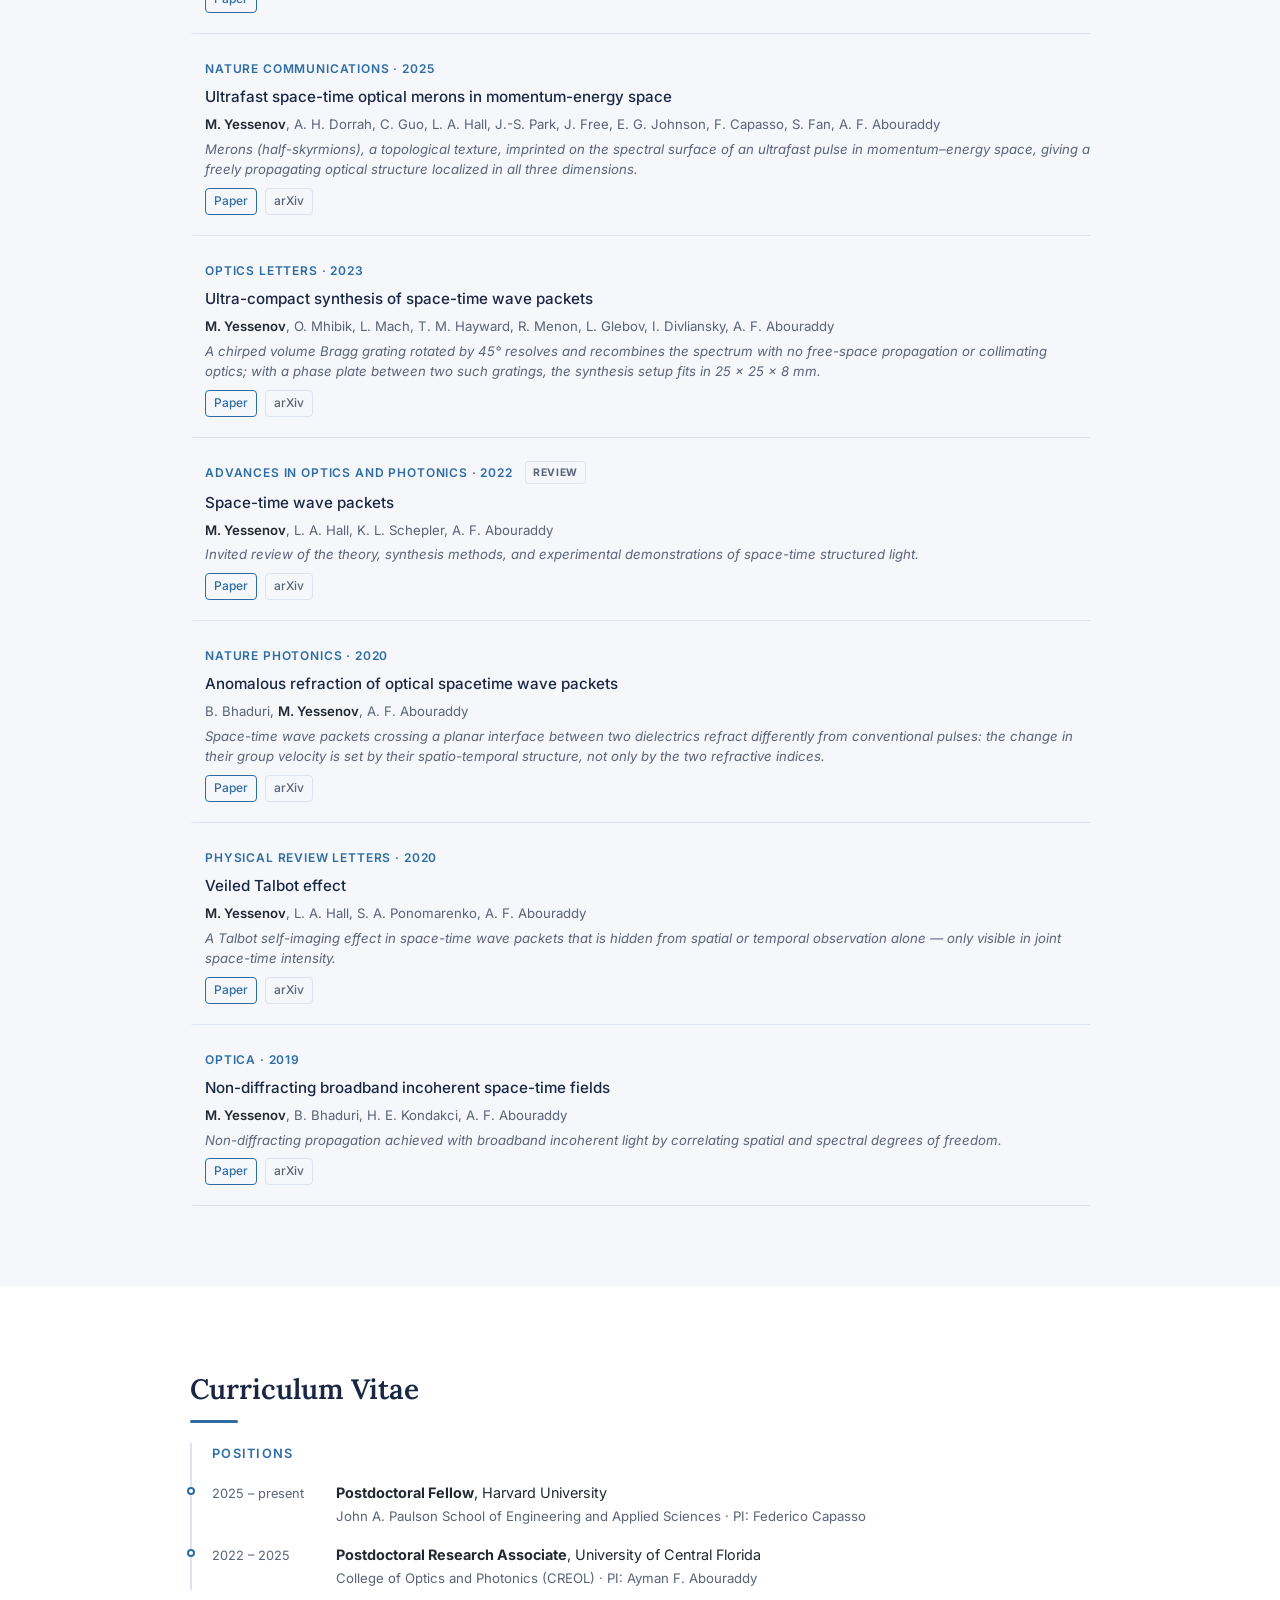
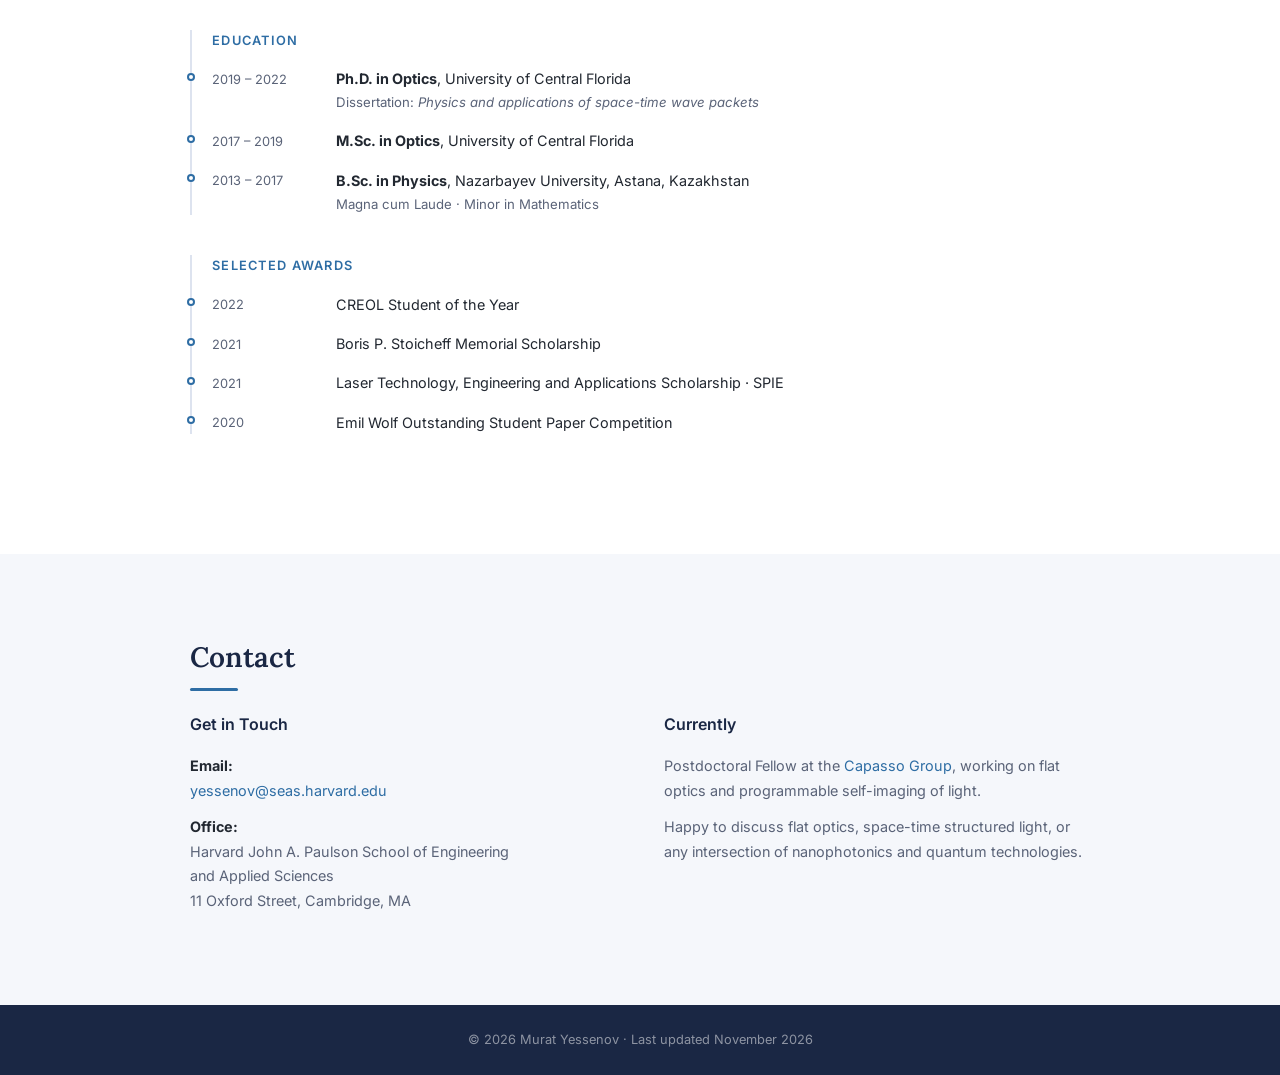
==== commit 479e1f36: "T12: homepage research section with four topic cards Co-Authored-By: Claude Opus 5.5 <noreply@anthro" ====
--- a/index.html
+++ b/index.html
@@ -46,7 +46,7 @@
       "@type": "Organization",
       "name": "University of Central Florida"
     },
-    "knowsAbout": ["Flat Optics", "Metalenses", "Space-Time Wave Packets", "Structured Light", "Photonics", "Optics", "Self-Imaging"]
+    "knowsAbout": ["Structured Light", "Space-Time Wave Packets", "Partially Coherent Light", "Self-Imaging", "Talbot Effect", "Volume Bragg Gratings", "Optical Spectroscopy", "Photonics", "Optics"]
   }
   </script>
   <link rel="stylesheet" href="assets/css/style.css" />
@@ -64,7 +64,7 @@
         <li><a href="#about">About</a></li>
         <li><a href="#news">News</a></li>
         <li><a href="#research">Research</a></li>
-        <li><a href="#publications">Publications</a></li>
+        <li><a href="/publications.html">Publications</a></li>
         <li><a href="#cv">CV</a></li>
         <li><a href="#contact">Contact</a></li>
       </ul>
@@ -93,11 +93,11 @@
             <strong>50+</strong> peer-reviewed articles &middot; <strong>2,600+</strong> citations &middot; <a href="https://scholar.google.com/citations?user=RJUJREIAAAAJ&hl=en" target="_blank" rel="noopener noreferrer">Google Scholar</a>
           </p>
           <div class="bio-tags" aria-label="Research areas">
-            <span class="bio-tag">Flat Optics</span>
-            <span class="bio-tag">Metalenses</span>
             <span class="bio-tag">Space-Time Wave Packets</span>
+            <span class="bio-tag">Partially Coherent Light</span>
+            <span class="bio-tag">Self-Imaging</span>
+            <span class="bio-tag">Volume Bragg Gratings</span>
             <span class="bio-tag">Structured Light</span>
-            <span class="bio-tag">Self-Imaging</span>
           </div>
           <div class="social-links">
             <a href="https://scholar.google.com/citations?user=RJUJREIAAAAJ&hl=en" target="_blank" rel="noopener noreferrer" aria-label="Google Scholar" class="social-btn">
@@ -127,20 +127,36 @@
         <h2 class="section-title">News</h2>
         <div class="news-list">
           <div class="news-item reveal">
-            <span class="news-date">Jun 2026</span>
+            <span class="news-date">Oct 2026</span>
+            <p class="news-text">Paper on avoiding multiple line-of-sight obstacles at 130&nbsp;m with locally bending space-time wave packets published in <em>APL Photonics</em>. <a href="https://doi.org/10.1063/5.0353169" target="_blank" rel="noopener noreferrer">Read &rarr;</a></p>
+          </div>
+          <div class="news-item reveal">
+            <span class="news-date">2026</span>
+            <p class="news-text">U.S. Patent 12,613,365 granted, with co-inventors at CREOL.</p>
+          </div>
+          <div class="news-item reveal">
+            <span class="news-date">Sep 2026</span>
+            <p class="news-text">Paper on an on-chip laser array that emits space-time wave packets published in <em>Nature Photonics</em>, with J. Lee, M. Khajavikhan and co-workers. <a href="https://doi.org/10.1038/s41566-026-02003-0" target="_blank" rel="noopener noreferrer">Read &rarr;</a></p>
+          </div>
+          <div class="news-item reveal">
+            <span class="news-date">Jul 2026</span>
+            <p class="news-text">Paper on the self-healing of the Montgomery pattern published in <em>Optics Letters</em>; first author Athena Xu, a Harvard undergraduate I mentor. <a href="https://doi.org/10.1364/OL.605394" target="_blank" rel="noopener noreferrer">Read &rarr;</a></p>
+          </div>
+          <div class="news-item reveal">
+            <span class="news-date">Jul 2026</span>
+            <p class="news-text">Invited talk at the IEEE Photonics Society Summer Topical Meeting, Tulum, Mexico.</p>
+          </div>
+          <div class="news-item reveal">
+            <span class="news-date">May 2026</span>
+            <p class="news-text">Invited talk at EIPBN 2026, Denver, CO.</p>
+          </div>
+          <div class="news-item reveal">
+            <span class="news-date">Jan 2026</span>
             <p class="news-text">Paper on the spatially structured Montgomery effect published in <em>Optica</em>. <a href="https://doi.org/10.1364/OPTICA.582198" target="_blank" rel="noopener noreferrer">Read &rarr;</a></p>
           </div>
           <div class="news-item reveal">
-            <span class="news-date">Jan 2025</span>
-            <p class="news-text">Joined the <a href="https://capasso.seas.harvard.edu/" target="_blank" rel="noopener noreferrer">Capasso Group</a> at Harvard SEAS as Postdoctoral Fellow.</p>
-          </div>
-          <div class="news-item reveal">
-            <span class="news-date">2023</span>
-            <p class="news-text">Paper on ultra-compact synthesis of space-time wave packets published in <em>Optics Letters</em>. <a href="https://doi.org/10.1364/OL.483902" target="_blank" rel="noopener noreferrer">Read &rarr;</a></p>
-          </div>
-          <div class="news-item reveal">
-            <span class="news-date">2022</span>
-            <p class="news-text">Invited review of space-time wave packets published in <em>Advances in Optics and Photonics</em>. <a href="https://opg.optica.org/aop/abstract.cfm?uri=aop-14-3-455" target="_blank" rel="noopener noreferrer">Read &rarr;</a></p>
+            <span class="news-date">Sep 2025</span>
+            <p class="news-text">Paper on ultrafast space-time optical merons in momentum-energy space published in <em>Nature Communications</em>. <a href="https://doi.org/10.1038/s41467-025-63641-6" target="_blank" rel="noopener noreferrer">Read &rarr;</a></p>
           </div>
         </div>
       </div>
@@ -151,56 +167,87 @@
       <div class="section-inner">
         <h2 class="section-title">Research</h2>
         <p class="section-intro">
-          My work develops the physics and devices that give light new forms — from metalenses that reshape wavefronts at the nanoscale to space-time wave packets with propagation properties that have no classical counterpart.
+          I study how the spatial and spectral structure of light can be designed together, and what this makes possible:
+          pulses that resist diffraction and travel at a chosen group velocity, incoherent light with the same properties,
+          beams that refocus at programmed distances, and centimeter-scale optical instruments built from a single block of glass.
+          Each topic below has its own page with the key results and publications.
         </p>
-        <div class="research-grid">
-
-          <div class="research-card reveal">
-            <div class="card-icon">
-              <svg viewBox="0 0 24 24" fill="none" stroke="currentColor" stroke-width="1.5" stroke-linecap="round" stroke-linejoin="round" aria-hidden="true">
-                <circle cx="12" cy="12" r="9"/>
-                <ellipse cx="12" cy="12" rx="4" ry="9"/>
-                <line x1="3" y1="12" x2="21" y2="12"/>
+        <div class="research-grid topic-grid">
+
+          <!-- Thumbnails are line drawings until the topic figures (task T7b) are added; then replace each SVG with an <img>. -->
+          <a class="research-card topic-card reveal" href="/research/space-time-wave-packets.html">
+            <div class="card-thumb" aria-hidden="true">
+              <svg viewBox="0 0 240 120" fill="none" stroke="currentColor" stroke-linecap="round">
+                <line x1="20" y1="60" x2="220" y2="60" stroke-width="1" stroke-dasharray="3 4" opacity="0.5"/>
+                <path d="M70 20 L170 100 M70 100 L170 20" stroke-width="1.5" opacity="0.55"/>
+                <ellipse cx="120" cy="60" rx="16" ry="9" fill="currentColor" stroke="none" opacity="0.85"/>
+                <path d="M196 54 L210 60 L196 66" stroke-width="1.5"/>
+                <text x="214" y="50" font-size="11" fill="currentColor" stroke="none" font-style="italic">v</text>
               </svg>
             </div>
-            <h3>Flat Optics &amp; Metalenses</h3>
-            <p>
-              Metasurfaces and cascaded meta-optics that shape wavefronts at the nanoscale,
-              reaching imaging and beam-shaping regimes that no single flat element can.
-            </p>
-            <span class="card-status">Active · Harvard 2025–</span>
-          </div>
-
-          <div class="research-card reveal">
-            <div class="card-icon">
-              <svg viewBox="0 0 24 24" fill="none" stroke="currentColor" stroke-width="1.5" stroke-linecap="round" aria-hidden="true">
-                <path d="M2 12c2-5 4-7 5.5-7S10 8.5 12 12s2.5 7 4.5 7 3.5-2 5.5-7"/>
+            <h3>Space-time wave packets</h3>
+            <p>
+              Pulsed beams in which each wavelength travels at its own angle. They propagate without diffraction,
+              and their group velocity in free space is set by design, above or below <em>c</em>.
+            </p>
+            <span class="card-paper-count">Overview and papers &rarr;</span>
+          </a>
+
+          <a class="research-card topic-card reveal" href="/research/partially-coherent-light.html">
+            <div class="card-thumb" aria-hidden="true">
+              <svg viewBox="0 0 240 120" fill="none" stroke="currentColor" stroke-linecap="round">
+                <circle cx="40" cy="60" r="6" fill="currentColor" stroke="none" opacity="0.85"/>
+                <path d="M46 60 Q80 52 112 50 T180 30" stroke-width="1.5" opacity="0.9"/>
+                <path d="M46 60 Q80 58 112 56 T190 50" stroke-width="1.5" opacity="0.7"/>
+                <path d="M46 60 Q80 62 112 64 T190 70" stroke-width="1.5" opacity="0.5"/>
+                <path d="M46 60 Q80 68 112 70 T180 90" stroke-width="1.5" opacity="0.35"/>
+                <text x="186" y="28" font-size="10" fill="currentColor" stroke="none">&#955;&#8321;</text>
+                <text x="186" y="98" font-size="10" fill="currentColor" stroke="none">&#955;&#8345;</text>
               </svg>
             </div>
-            <h3>Space-Time Structured Light</h3>
-            <p>
-              Spatio-temporally structured wave packets — light with tightly correlated spatial and spectral degrees of freedom —
-              exhibit anomalous propagation, refraction, and diffraction that have no counterpart in conventional optics.
-            </p>
-            <a href="#publications" class="card-paper-count">5 selected papers below &rarr;</a>
-          </div>
-
-          <div class="research-card reveal">
-            <div class="card-icon">
-              <svg viewBox="0 0 24 24" fill="none" stroke="currentColor" stroke-width="1.5" stroke-linecap="round" aria-hidden="true">
-                <circle cx="12" cy="12" r="1.5" fill="currentColor" stroke="none"/>
-                <ellipse cx="12" cy="12" rx="9" ry="3.5"/>
-                <ellipse cx="12" cy="12" rx="9" ry="3.5" transform="rotate(60 12 12)"/>
-                <ellipse cx="12" cy="12" rx="9" ry="3.5" transform="rotate(-60 12 12)"/>
+            <h3>Non-separable partially coherent light</h3>
+            <p>
+              Broadband incoherent light from LEDs and superluminescent diodes, structured so that a narrow beam
+              resists diffraction and its coherence travels at a tunable speed.
+            </p>
+            <span class="card-paper-count">Overview and papers &rarr;</span>
+          </a>
+
+          <a class="research-card topic-card reveal" href="/research/self-imaging.html">
+            <div class="card-thumb" aria-hidden="true">
+              <svg viewBox="0 0 240 120" fill="none" stroke="currentColor" stroke-linecap="round">
+                <line x1="14" y1="60" x2="226" y2="60" stroke-width="1" stroke-dasharray="3 4" opacity="0.5"/>
+                <path d="M20 36 L60 60 L20 84 M60 60 L100 36 L140 60 L100 84 L60 60 M140 60 L180 36 L220 60 L180 84 L140 60" stroke-width="1.3" opacity="0.55"/>
+                <circle cx="60" cy="60" r="4.5" fill="currentColor" stroke="none"/>
+                <circle cx="140" cy="60" r="4.5" fill="currentColor" stroke="none"/>
+                <circle cx="220" cy="60" r="4.5" fill="currentColor" stroke="none"/>
               </svg>
             </div>
-            <h3>Self-Imaging &amp; 3D Light Shaping</h3>
-            <p>
-              Programmable self-imaging based on the Montgomery effect: structured fields that reproduce a pattern
-              at many planes along propagation, for multi-plane imaging and optical trapping.
-            </p>
-            <span class="card-status">Active · Harvard 2025–</span>
-          </div>
+            <h3>Self-imaging and 3D light shaping</h3>
+            <p>
+              Talbot and Montgomery effects: fields whose spatial frequencies are chosen so that a pattern or a tightly
+              focused spot forms again and again at programmed distances along the beam.
+            </p>
+            <span class="card-paper-count">Overview and papers &rarr;</span>
+          </a>
+
+          <a class="research-card topic-card reveal" href="/research/compact-instrumentation.html">
+            <div class="card-thumb" aria-hidden="true">
+              <svg viewBox="0 0 240 120" fill="none" stroke="currentColor" stroke-linecap="round">
+                <rect x="80" y="30" width="80" height="60" rx="2" stroke-width="1.5"/>
+                <path d="M88 82 L104 38 M100 82 L116 38 M114 82 L130 38 M130 82 L146 38 M148 82 L158 54" stroke-width="1" opacity="0.5"/>
+                <path d="M24 60 L80 60" stroke-width="1.8"/>
+                <path d="M70 55 L80 60 L70 65" stroke-width="1.5"/>
+                <path d="M96 60 L96 104 M118 60 L118 104 M142 60 L142 104" stroke-width="1.5" opacity="0.8"/>
+              </svg>
+            </div>
+            <h3>Compact instrumentation with r-CBGs</h3>
+            <p>
+              Rotated chirped volume Bragg gratings spread the spectrum of light inside a block of glass, replacing
+              the grating, lens and free space of conventional spectrometers and pulse shapers.
+            </p>
+            <span class="card-paper-count">Overview and papers &rarr;</span>
+          </a>
 
         </div>
       </div>
@@ -212,19 +259,52 @@
         <h2 class="section-title">Selected Publications</h2>
         <p class="section-intro">
           <strong class="stat-num">50+</strong> peer-reviewed articles &middot; <strong class="stat-num">2,600+</strong> citations.
-          <a href="https://scholar.google.com/citations?user=RJUJREIAAAAJ&hl=en" target="_blank" rel="noopener noreferrer">Full list on Google Scholar &rarr;</a>
+          <a href="/publications.html">Full publication list &rarr;</a>
+          <span class="pub-secondary">Also on <a href="https://scholar.google.com/citations?user=RJUJREIAAAAJ&hl=en" target="_blank" rel="noopener noreferrer">Google Scholar</a>.</span>
         </p>
 
         <div class="pub-list">
 
           <div class="pub-item pub-featured reveal">
             <div class="pub-venue">Optica &middot; 2026 <span class="pub-badge pub-badge--new">New</span></div>
-            <p class="pub-title"><a href="https://doi.org/10.1364/OPTICA.582198" target="_blank" rel="noopener noreferrer">Observation of spatially structured Montgomery effect in free space</a></p>
-            <p class="pub-authors"><strong>M. Yessenov</strong> et al.</p>
-            <p class="pub-teaser">First experimental observation of the Montgomery self-imaging effect with spatially structured light in free space.</p>
+            <p class="pub-title"><a href="https://doi.org/10.1364/OPTICA.582198" target="_blank" rel="noopener noreferrer">Observation of the spatially structured Montgomery effect in free space</a></p>
+            <p class="pub-authors"><strong>M. Yessenov</strong>, L. Sacchi, A. Palmieri, L. A. Hall, A. F. Abouraddy, F. Capasso</p>
+            <p class="pub-teaser">The Montgomery effect generalizes Talbot self-imaging from periodic to aperiodic fields. We observe it directly: a phase-programmed beam reforms tightly focused spots at chosen distances in free space, with low background between them.</p>
             <div class="pub-links">
               <a href="https://doi.org/10.1364/OPTICA.582198" target="_blank" rel="noopener noreferrer" class="pub-link">Paper</a>
               <a href="https://arxiv.org/abs/2510.16269" target="_blank" rel="noopener noreferrer" class="pub-link pub-link--preprint">arXiv</a>
+            </div>
+          </div>
+
+          <div class="pub-item reveal">
+            <div class="pub-venue">Nature Photonics &middot; 2026 <span class="pub-badge pub-badge--new">New</span></div>
+            <p class="pub-title"><a href="https://doi.org/10.1038/s41566-026-02003-0" target="_blank" rel="noopener noreferrer">On-chip space&ndash;time wave packet laser array</a></p>
+            <p class="pub-authors">J. Lee, H. Ren, Y. G. Liu, <strong>M. Yessenov</strong>, Y. Wei, B. Huh, &hellip;, M. Khajavikhan</p>
+            <p class="pub-teaser">An integrated semiconductor laser array emits incoherent space-time wave packets directly, without external pulse shaping. The beams are propagation-invariant and self-healing, and tuning their spatial&ndash;spectral correlations sets their width and propagation length.</p>
+            <div class="pub-links">
+              <a href="https://doi.org/10.1038/s41566-026-02003-0" target="_blank" rel="noopener noreferrer" class="pub-link">Paper</a>
+            </div>
+          </div>
+
+          <div class="pub-item reveal">
+            <div class="pub-venue">Nature Communications &middot; 2025</div>
+            <p class="pub-title"><a href="https://doi.org/10.1038/s41467-025-63641-6" target="_blank" rel="noopener noreferrer">Ultrafast space-time optical merons in momentum-energy space</a></p>
+            <p class="pub-authors"><strong>M. Yessenov</strong>, A. H. Dorrah, C. Guo, L. A. Hall, J.-S. Park, J. Free, E. G. Johnson, F. Capasso, S. Fan, A. F. Abouraddy</p>
+            <p class="pub-teaser">Merons (half-skyrmions), a topological texture, imprinted on the spectral surface of an ultrafast pulse in momentum&ndash;energy space, giving a freely propagating optical structure localized in all three dimensions.</p>
+            <div class="pub-links">
+              <a href="https://doi.org/10.1038/s41467-025-63641-6" target="_blank" rel="noopener noreferrer" class="pub-link">Paper</a>
+              <a href="https://arxiv.org/abs/2503.11980" target="_blank" rel="noopener noreferrer" class="pub-link pub-link--preprint">arXiv</a>
+            </div>
+          </div>
+
+          <div class="pub-item reveal">
+            <div class="pub-venue">Optics Letters &middot; 2023</div>
+            <p class="pub-title"><a href="https://doi.org/10.1364/OL.483902" target="_blank" rel="noopener noreferrer">Ultra-compact synthesis of space-time wave packets</a></p>
+            <p class="pub-authors"><strong>M. Yessenov</strong>, O. Mhibik, L. Mach, T. M. Hayward, R. Menon, L. Glebov, I. Divliansky, A. F. Abouraddy</p>
+            <p class="pub-teaser">A chirped volume Bragg grating rotated by 45&deg; resolves and recombines the spectrum with no free-space propagation or collimating optics; with a phase plate between two such gratings, the synthesis setup fits in 25&nbsp;&times;&nbsp;25&nbsp;&times;&nbsp;8&nbsp;mm.</p>
+            <div class="pub-links">
+              <a href="https://doi.org/10.1364/OL.483902" target="_blank" rel="noopener noreferrer" class="pub-link">Paper</a>
+              <a href="https://arxiv.org/abs/2212.12091" target="_blank" rel="noopener noreferrer" class="pub-link pub-link--preprint">arXiv</a>
             </div>
           </div>
 
@@ -232,21 +312,10 @@
             <div class="pub-venue">Advances in Optics and Photonics &middot; 2022 <span class="pub-badge pub-badge--review">Review</span></div>
             <p class="pub-title"><a href="https://opg.optica.org/aop/abstract.cfm?uri=aop-14-3-455" target="_blank" rel="noopener noreferrer">Space-time wave packets</a></p>
             <p class="pub-authors"><strong>M. Yessenov</strong>, L. A. Hall, K. L. Schepler, A. F. Abouraddy</p>
-            <p class="pub-teaser">Comprehensive invited review of the theory, synthesis methods, and experimental demonstrations of space-time structured light.</p>
+            <p class="pub-teaser">Invited review of the theory, synthesis methods, and experimental demonstrations of space-time structured light.</p>
             <div class="pub-links">
               <a href="https://opg.optica.org/aop/abstract.cfm?uri=aop-14-3-455" target="_blank" rel="noopener noreferrer" class="pub-link">Paper</a>
               <a href="https://arxiv.org/abs/2201.08297" target="_blank" rel="noopener noreferrer" class="pub-link pub-link--preprint">arXiv</a>
-            </div>
-          </div>
-
-          <div class="pub-item reveal">
-            <div class="pub-venue">Optics Letters &middot; 2023</div>
-            <p class="pub-title"><a href="https://doi.org/10.1364/OL.483902" target="_blank" rel="noopener noreferrer">Ultra-compact synthesis of space-time wave packets</a></p>
-            <p class="pub-authors"><strong>M. Yessenov</strong>, A. F. Abouraddy</p>
-            <p class="pub-teaser">Compact, single-pass synthesis of space-time wave packets using a greatly simplified optical arrangement — an order-of-magnitude reduction in system footprint over prior implementations.</p>
-            <div class="pub-links">
-              <a href="https://doi.org/10.1364/OL.483902" target="_blank" rel="noopener noreferrer" class="pub-link">Paper</a>
-              <a href="https://arxiv.org/abs/2212.12091" target="_blank" rel="noopener noreferrer" class="pub-link pub-link--preprint">arXiv</a>
             </div>
           </div>
 
@@ -254,7 +323,7 @@
             <div class="pub-venue">Nature Photonics &middot; 2020</div>
             <p class="pub-title"><a href="https://doi.org/10.1038/s41566-020-0645-6" target="_blank" rel="noopener noreferrer">Anomalous refraction of optical spacetime wave packets</a></p>
             <p class="pub-authors">B. Bhaduri, <strong>M. Yessenov</strong>, A. F. Abouraddy</p>
-            <p class="pub-teaser">Space-time wave packets crossing a dielectric interface undergo refraction that violates Snell's law — a fundamentally new optical effect.</p>
+            <p class="pub-teaser">Space-time wave packets crossing a planar interface between two dielectrics refract differently from conventional pulses: the change in their group velocity is set by their spatio-temporal structure, not only by the two refractive indices.</p>
             <div class="pub-links">
               <a href="https://doi.org/10.1038/s41566-020-0645-6" target="_blank" rel="noopener noreferrer" class="pub-link">Paper</a>
               <a href="https://arxiv.org/abs/1912.13341" target="_blank" rel="noopener noreferrer" class="pub-link pub-link--preprint">arXiv</a>
@@ -387,7 +456,7 @@
   </main>
 
   <footer>
-    <p>&copy; 2026 Murat Yessenov &middot; Harvard University</p>
+    <p>&copy; 2026 Murat Yessenov &middot; Last updated November 2026</p>
   </footer>
 
   <script src="assets/js/main.js"></script>
--- a/assets/css/style.css
+++ b/assets/css/style.css
@@ -779,3 +779,43 @@
   color: var(--muted);
   margin-top: 0.2rem;
 }
+
+/* ── Homepage research topic cards ── */
+.topic-grid { grid-template-columns: repeat(2, 1fr); }
+
+.topic-card {
+  display: flex;
+  flex-direction: column;
+  color: inherit;
+  text-decoration: none;
+}
+.topic-card:hover { text-decoration: none; }
+.topic-card:hover h3 { color: var(--accent); }
+.topic-card:focus-visible {
+  outline: 2px solid var(--accent);
+  outline-offset: 3px;
+}
+.topic-card .card-paper-count { margin-top: auto; padding-top: 0.85rem; }
+
+.card-thumb {
+  aspect-ratio: 2 / 1;
+  margin: -0.25rem 0 1rem;
+  background: var(--white);
+  border: 1px solid var(--border);
+  border-radius: 6px;
+  color: var(--accent);
+  overflow: hidden;
+}
+.card-thumb svg,
+.card-thumb img {
+  display: block;
+  width: 100%;
+  height: 100%;
+  object-fit: cover;
+}
+
+.topic-grid .reveal:nth-child(4) { transition-delay: 0.3s; }
+
+@media (max-width: 680px) {
+  .topic-grid { grid-template-columns: 1fr; }
+}
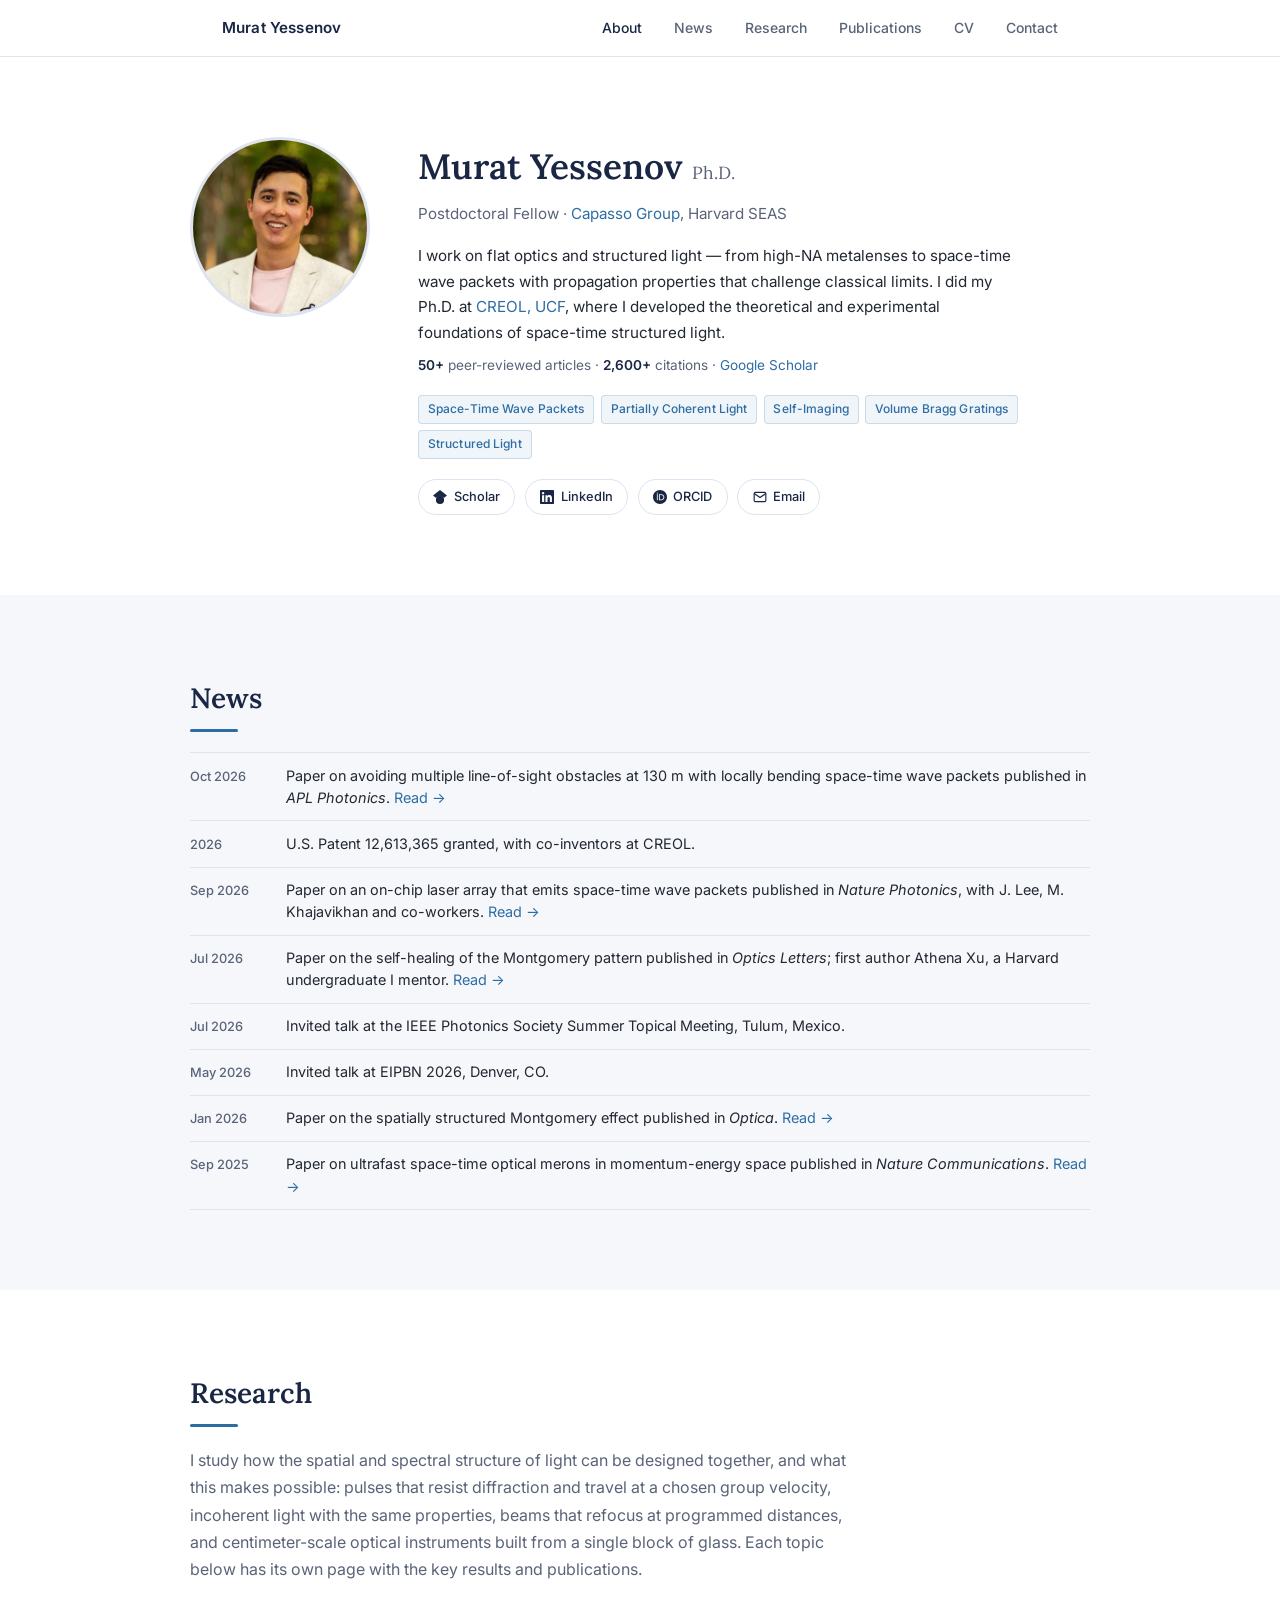
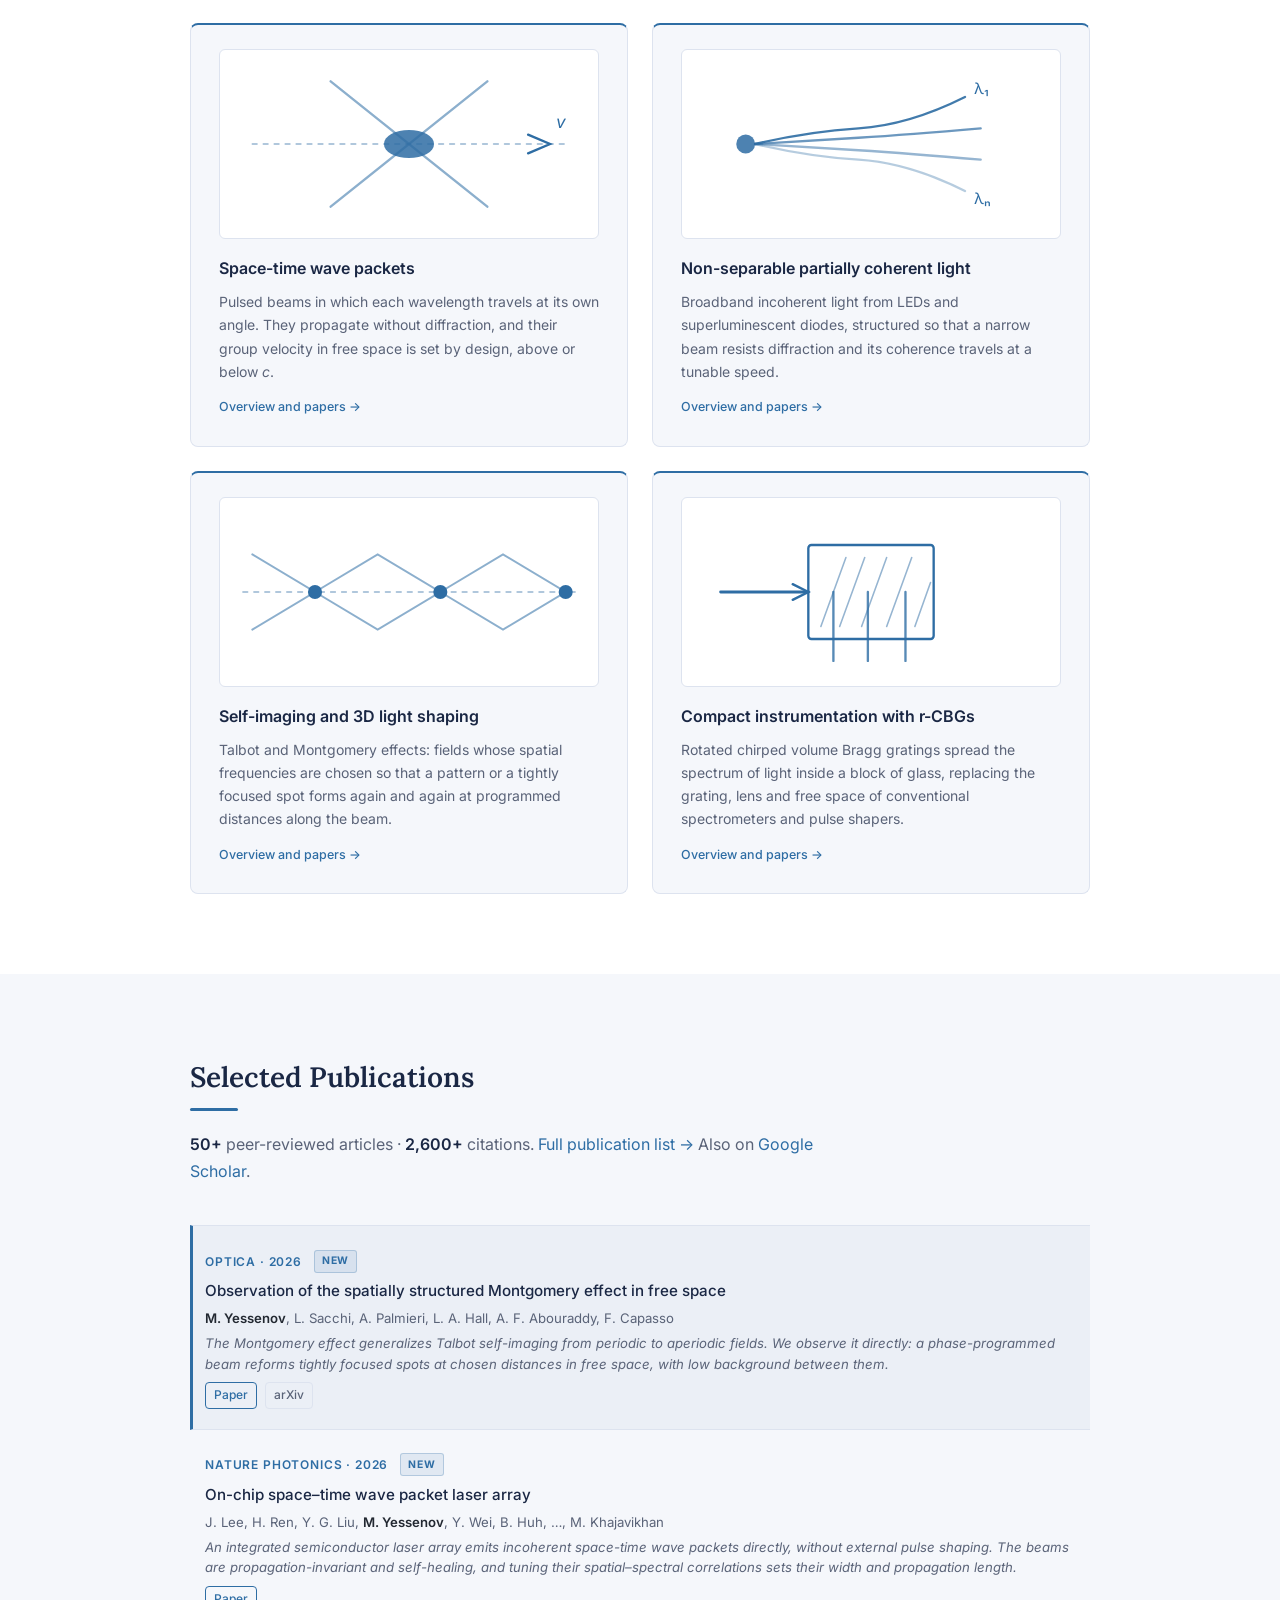
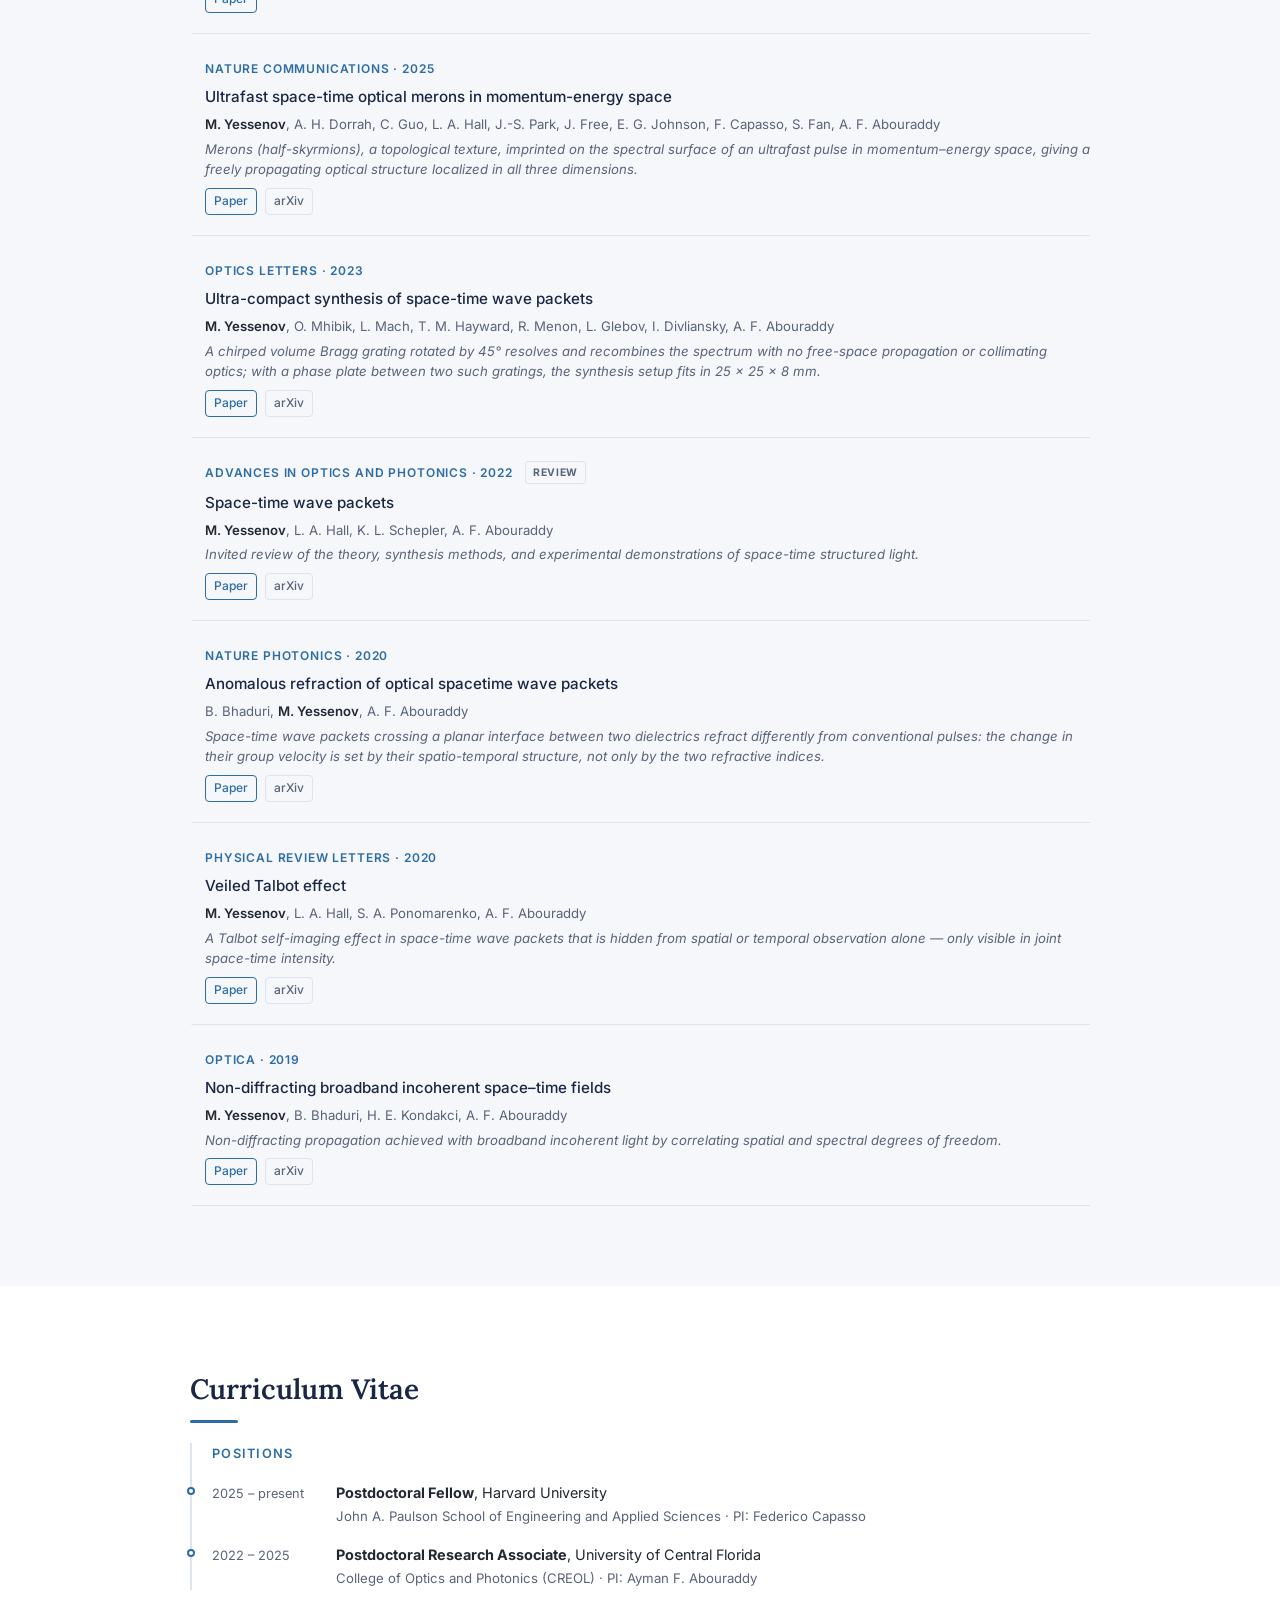
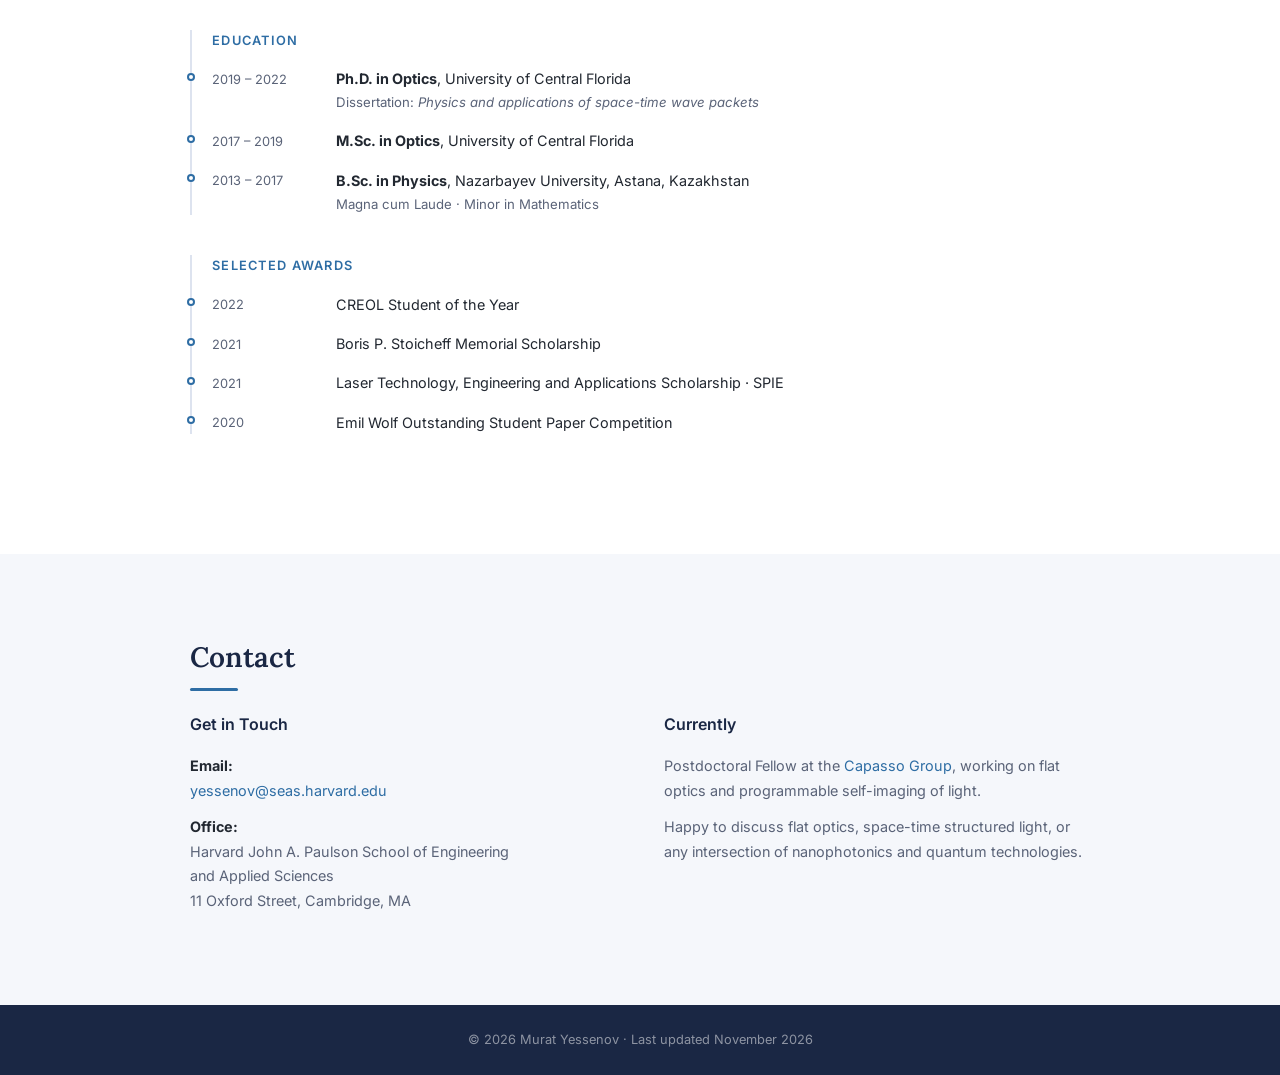
==== commit 98bf4f2e: "T13: QA pass; align homepage AOP and Optica 6, 598 links with other pages Co-Authored-By: Claude Opu" ====
--- a/index.html
+++ b/index.html
@@ -310,11 +310,11 @@
 
           <div class="pub-item reveal">
             <div class="pub-venue">Advances in Optics and Photonics &middot; 2022 <span class="pub-badge pub-badge--review">Review</span></div>
-            <p class="pub-title"><a href="https://opg.optica.org/aop/abstract.cfm?uri=aop-14-3-455" target="_blank" rel="noopener noreferrer">Space-time wave packets</a></p>
+            <p class="pub-title"><a href="https://doi.org/10.1364/AOP.450016" target="_blank" rel="noopener noreferrer">Space-time wave packets</a></p>
             <p class="pub-authors"><strong>M. Yessenov</strong>, L. A. Hall, K. L. Schepler, A. F. Abouraddy</p>
             <p class="pub-teaser">Invited review of the theory, synthesis methods, and experimental demonstrations of space-time structured light.</p>
             <div class="pub-links">
-              <a href="https://opg.optica.org/aop/abstract.cfm?uri=aop-14-3-455" target="_blank" rel="noopener noreferrer" class="pub-link">Paper</a>
+              <a href="https://doi.org/10.1364/AOP.450016" target="_blank" rel="noopener noreferrer" class="pub-link">Paper</a>
               <a href="https://arxiv.org/abs/2201.08297" target="_blank" rel="noopener noreferrer" class="pub-link pub-link--preprint">arXiv</a>
             </div>
           </div>
@@ -343,11 +343,11 @@
 
           <div class="pub-item reveal">
             <div class="pub-venue">Optica &middot; 2019</div>
-            <p class="pub-title"><a href="https://doi.org/10.1364/OPTICA.6.000598" target="_blank" rel="noopener noreferrer">Non-diffracting broadband incoherent space-time fields</a></p>
+            <p class="pub-title"><a href="https://opg.optica.org/optica/abstract.cfm?uri=optica-6-5-598" target="_blank" rel="noopener noreferrer">Non-diffracting broadband incoherent space&ndash;time fields</a></p>
             <p class="pub-authors"><strong>M. Yessenov</strong>, B. Bhaduri, H. E. Kondakci, A. F. Abouraddy</p>
             <p class="pub-teaser">Non-diffracting propagation achieved with broadband incoherent light by correlating spatial and spectral degrees of freedom.</p>
             <div class="pub-links">
-              <a href="https://doi.org/10.1364/OPTICA.6.000598" target="_blank" rel="noopener noreferrer" class="pub-link">Paper</a>
+              <a href="https://opg.optica.org/optica/abstract.cfm?uri=optica-6-5-598" target="_blank" rel="noopener noreferrer" class="pub-link">Paper</a>
               <a href="https://arxiv.org/abs/1904.01764" target="_blank" rel="noopener noreferrer" class="pub-link pub-link--preprint">arXiv</a>
             </div>
           </div>
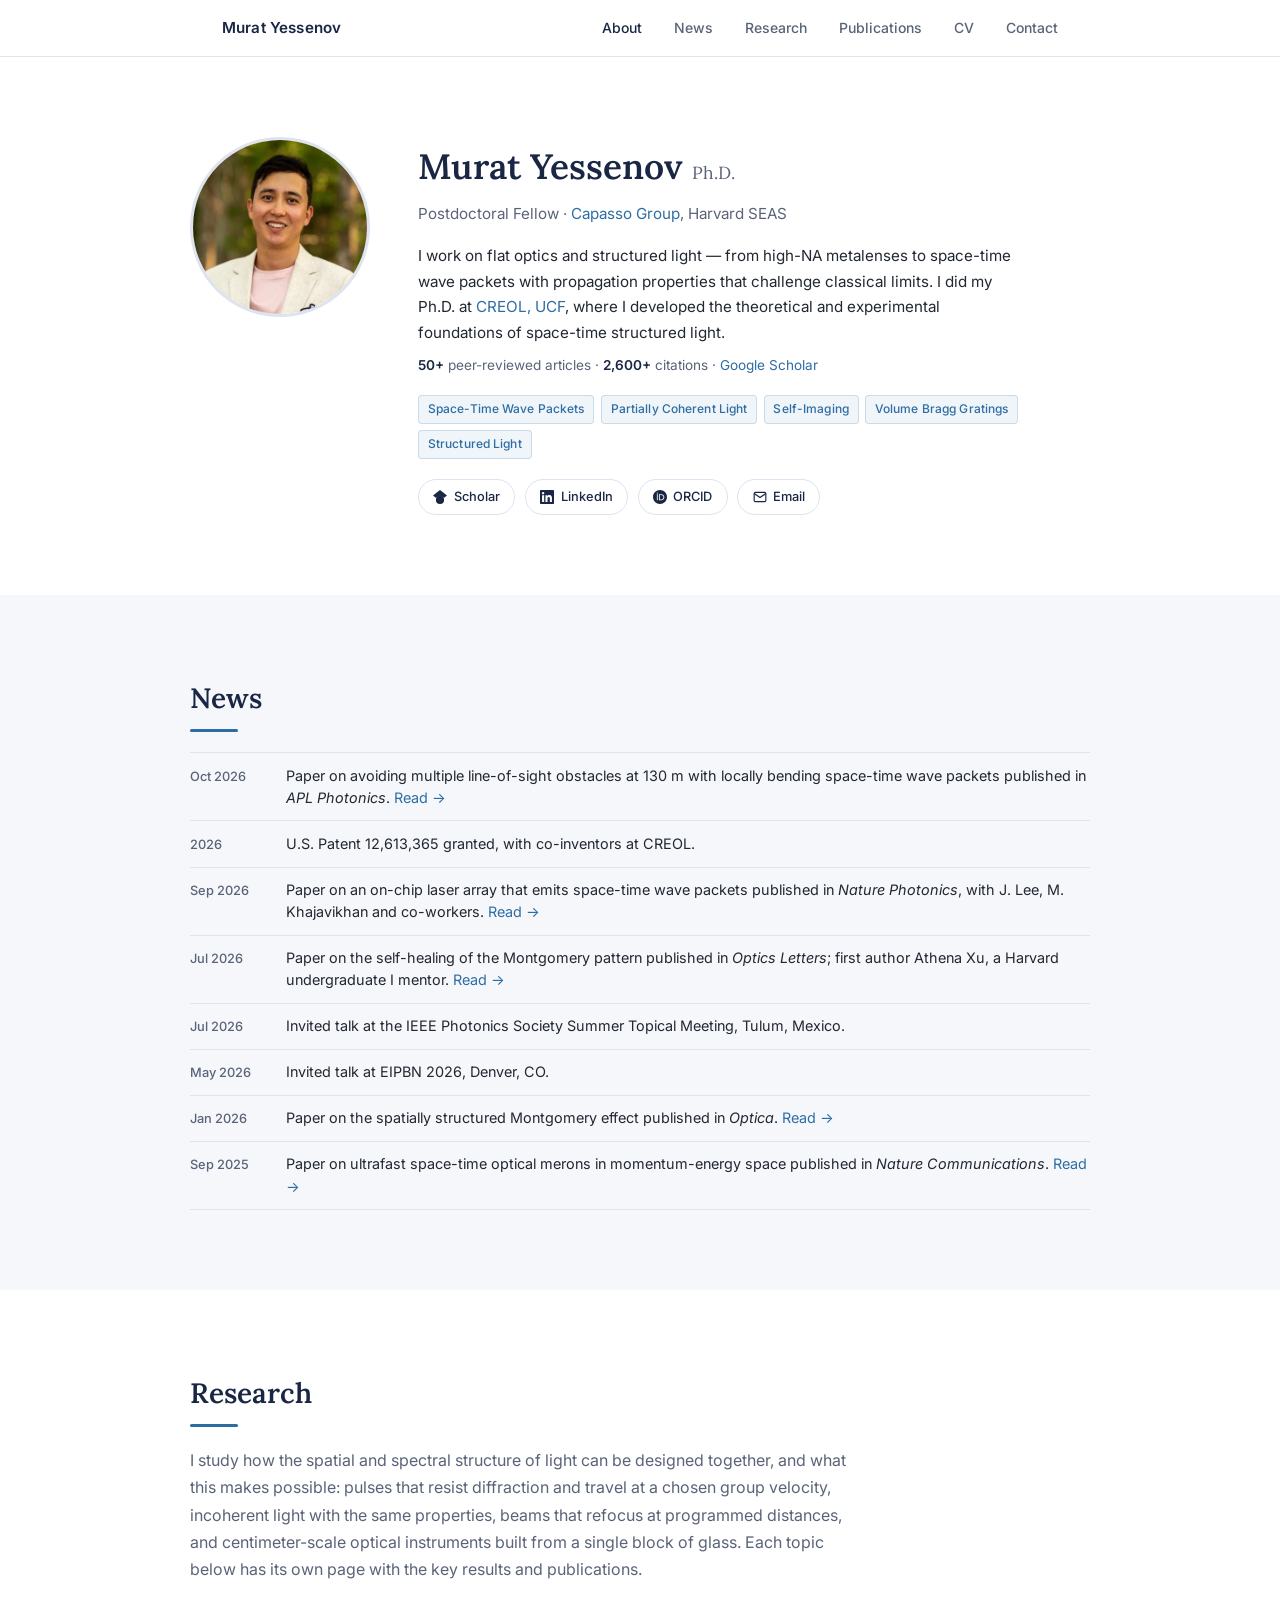
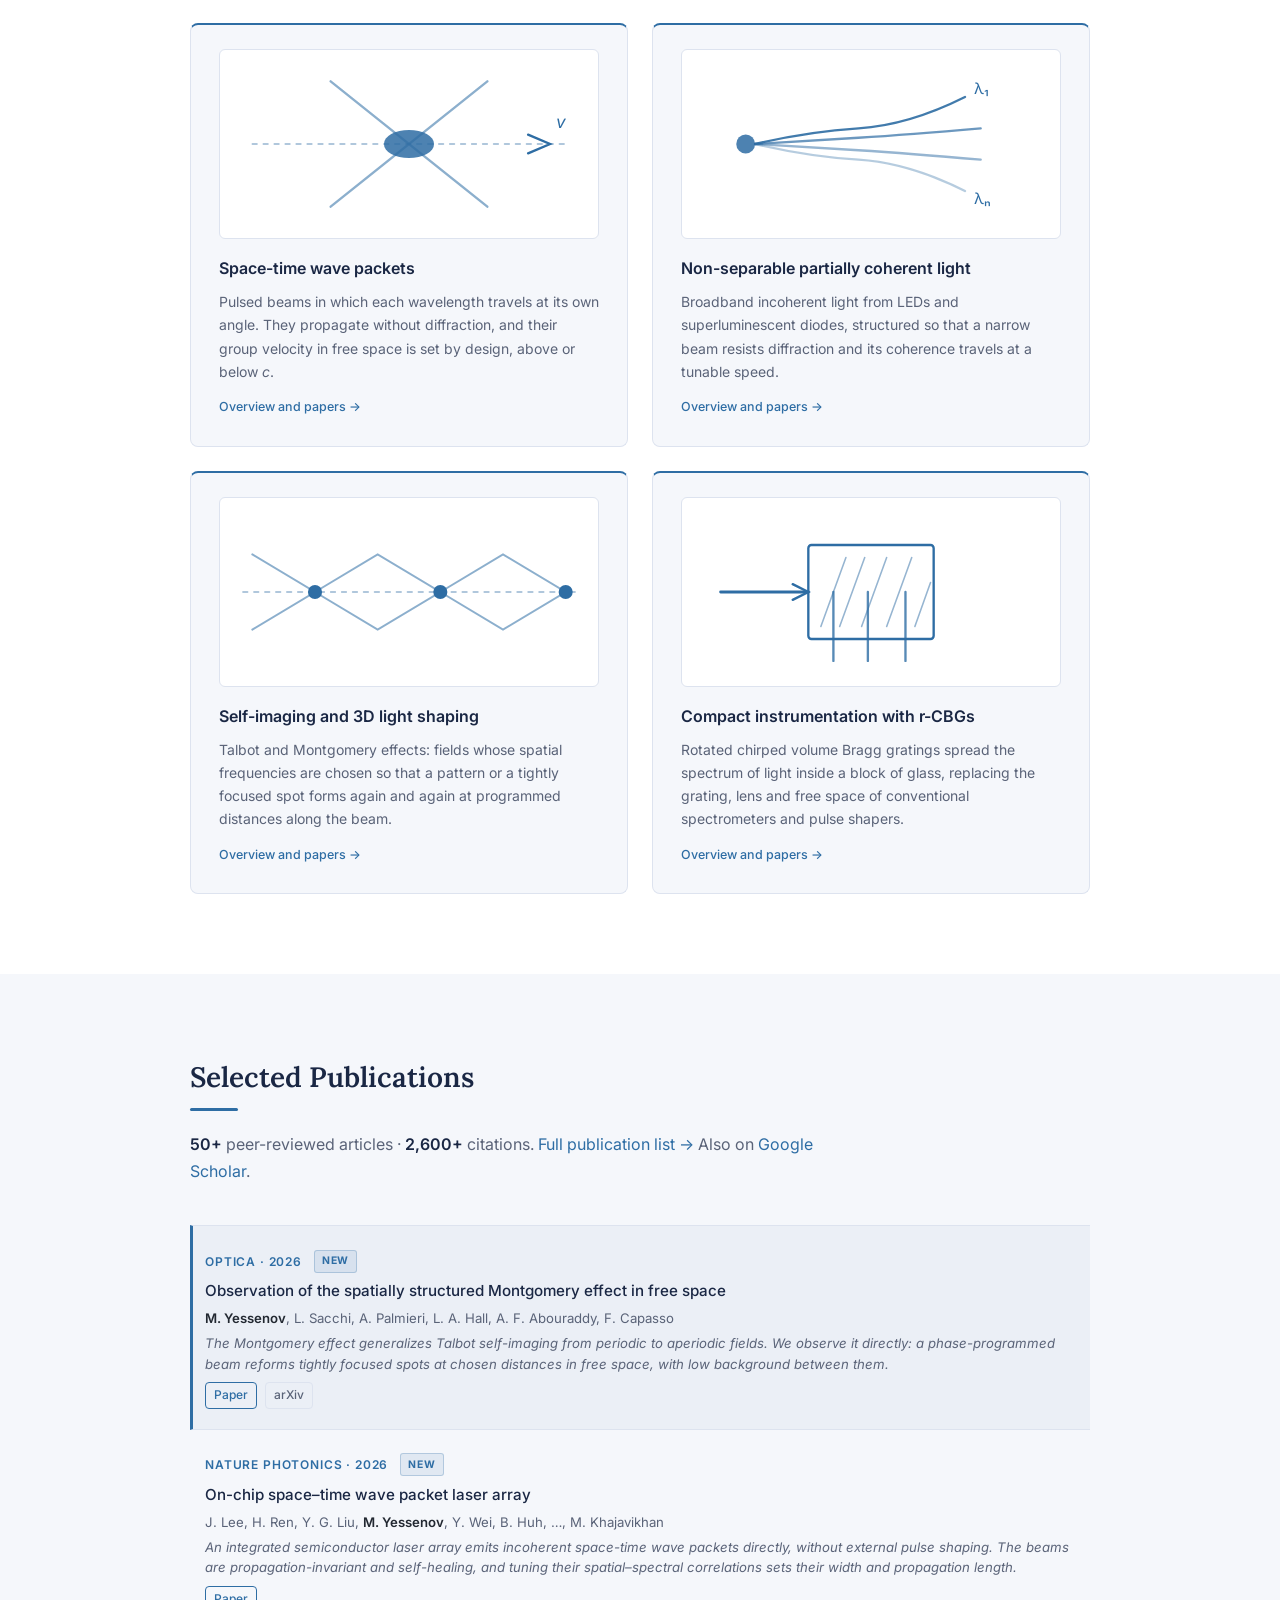
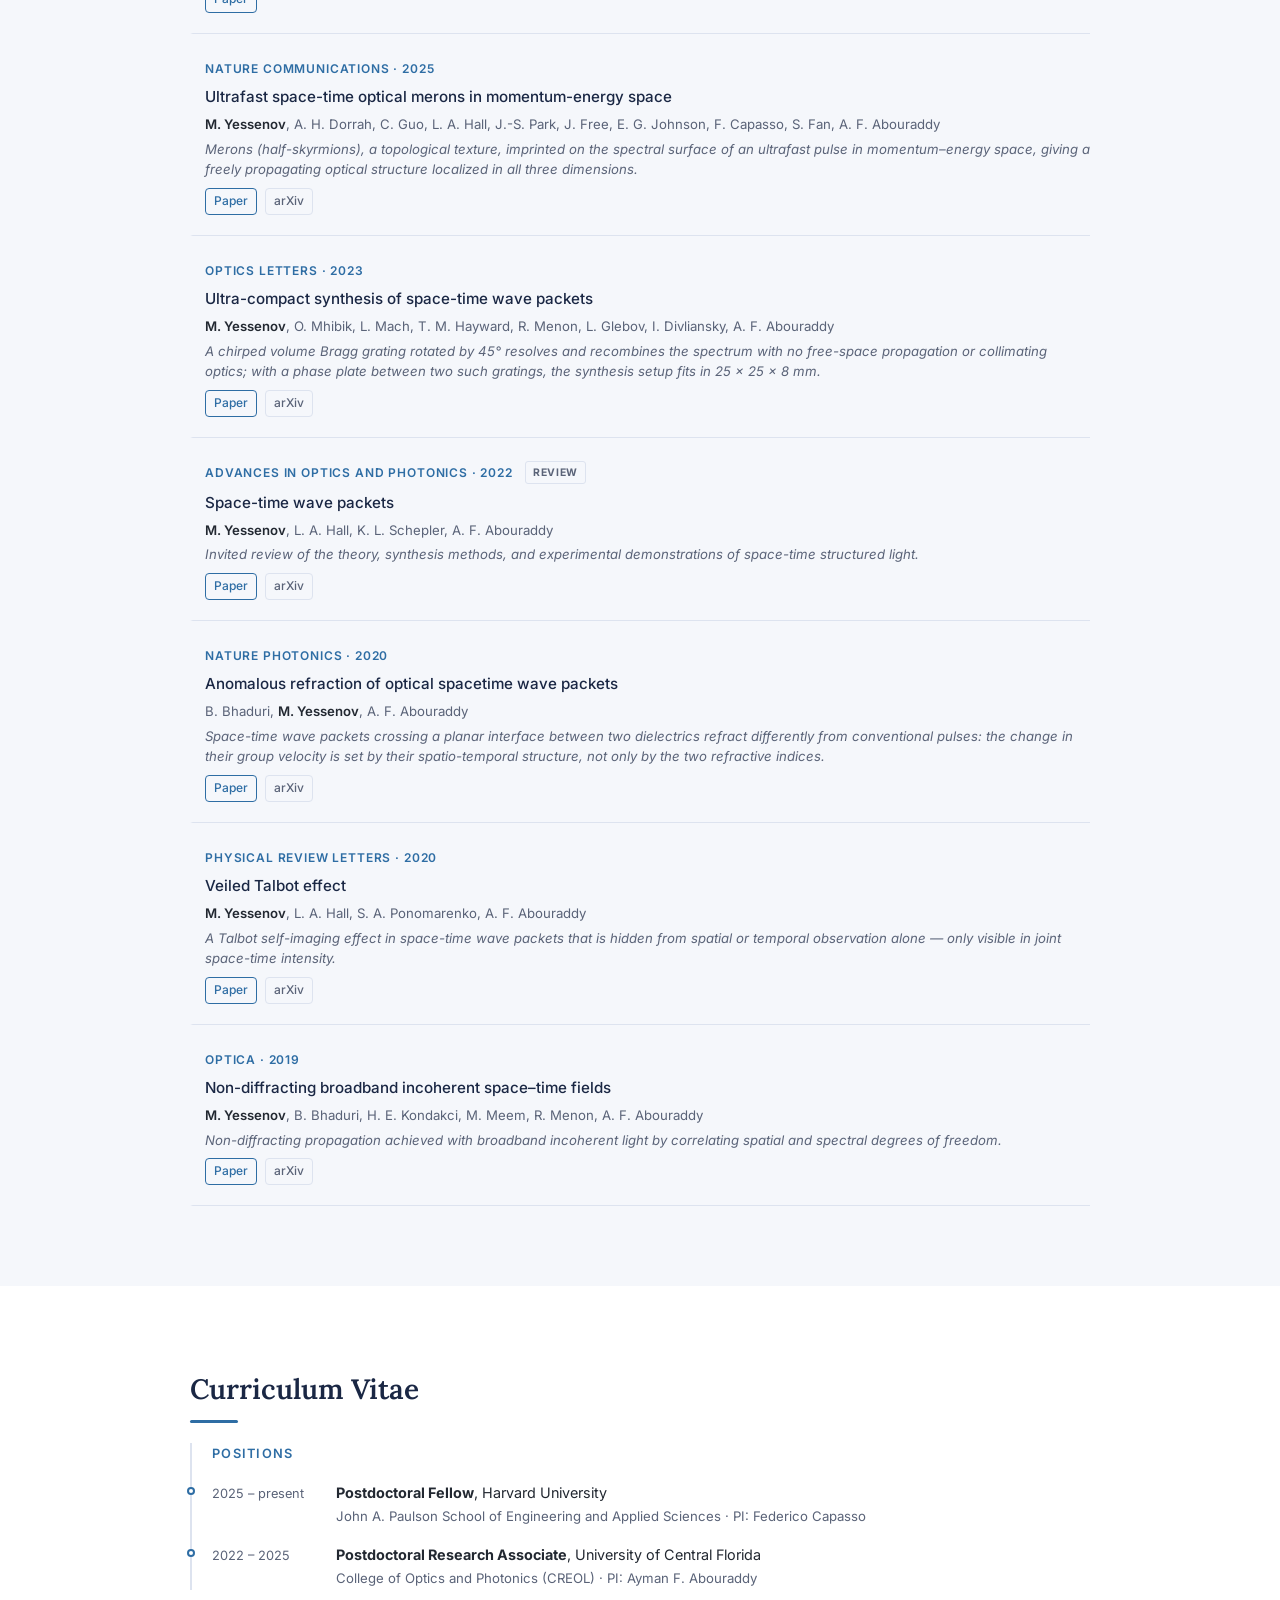
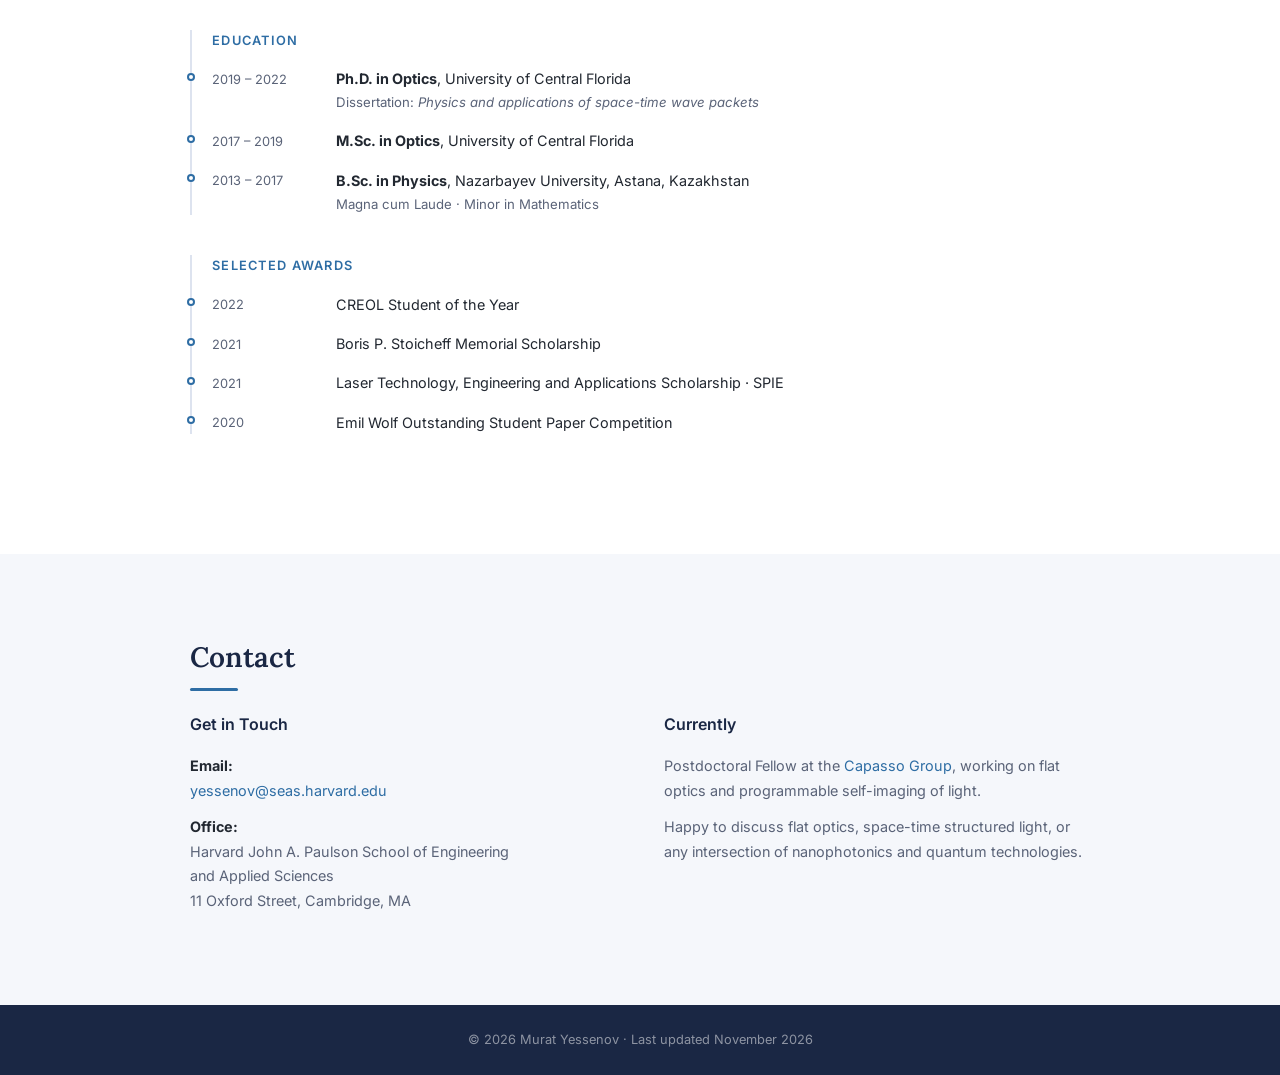
==== commit 0ed2d653: "T14: content audit; fix Optica 6, 598 authors on homepage, publications og description, remove stray" ====
--- a/index.html
+++ b/index.html
@@ -344,7 +344,7 @@
           <div class="pub-item reveal">
             <div class="pub-venue">Optica &middot; 2019</div>
             <p class="pub-title"><a href="https://opg.optica.org/optica/abstract.cfm?uri=optica-6-5-598" target="_blank" rel="noopener noreferrer">Non-diffracting broadband incoherent space&ndash;time fields</a></p>
-            <p class="pub-authors"><strong>M. Yessenov</strong>, B. Bhaduri, H. E. Kondakci, A. F. Abouraddy</p>
+            <p class="pub-authors"><strong>M. Yessenov</strong>, B. Bhaduri, H. E. Kondakci, M. Meem, R. Menon, A. F. Abouraddy</p>
             <p class="pub-teaser">Non-diffracting propagation achieved with broadband incoherent light by correlating spatial and spectral degrees of freedom.</p>
             <div class="pub-links">
               <a href="https://opg.optica.org/optica/abstract.cfm?uri=optica-6-5-598" target="_blank" rel="noopener noreferrer" class="pub-link">Paper</a>
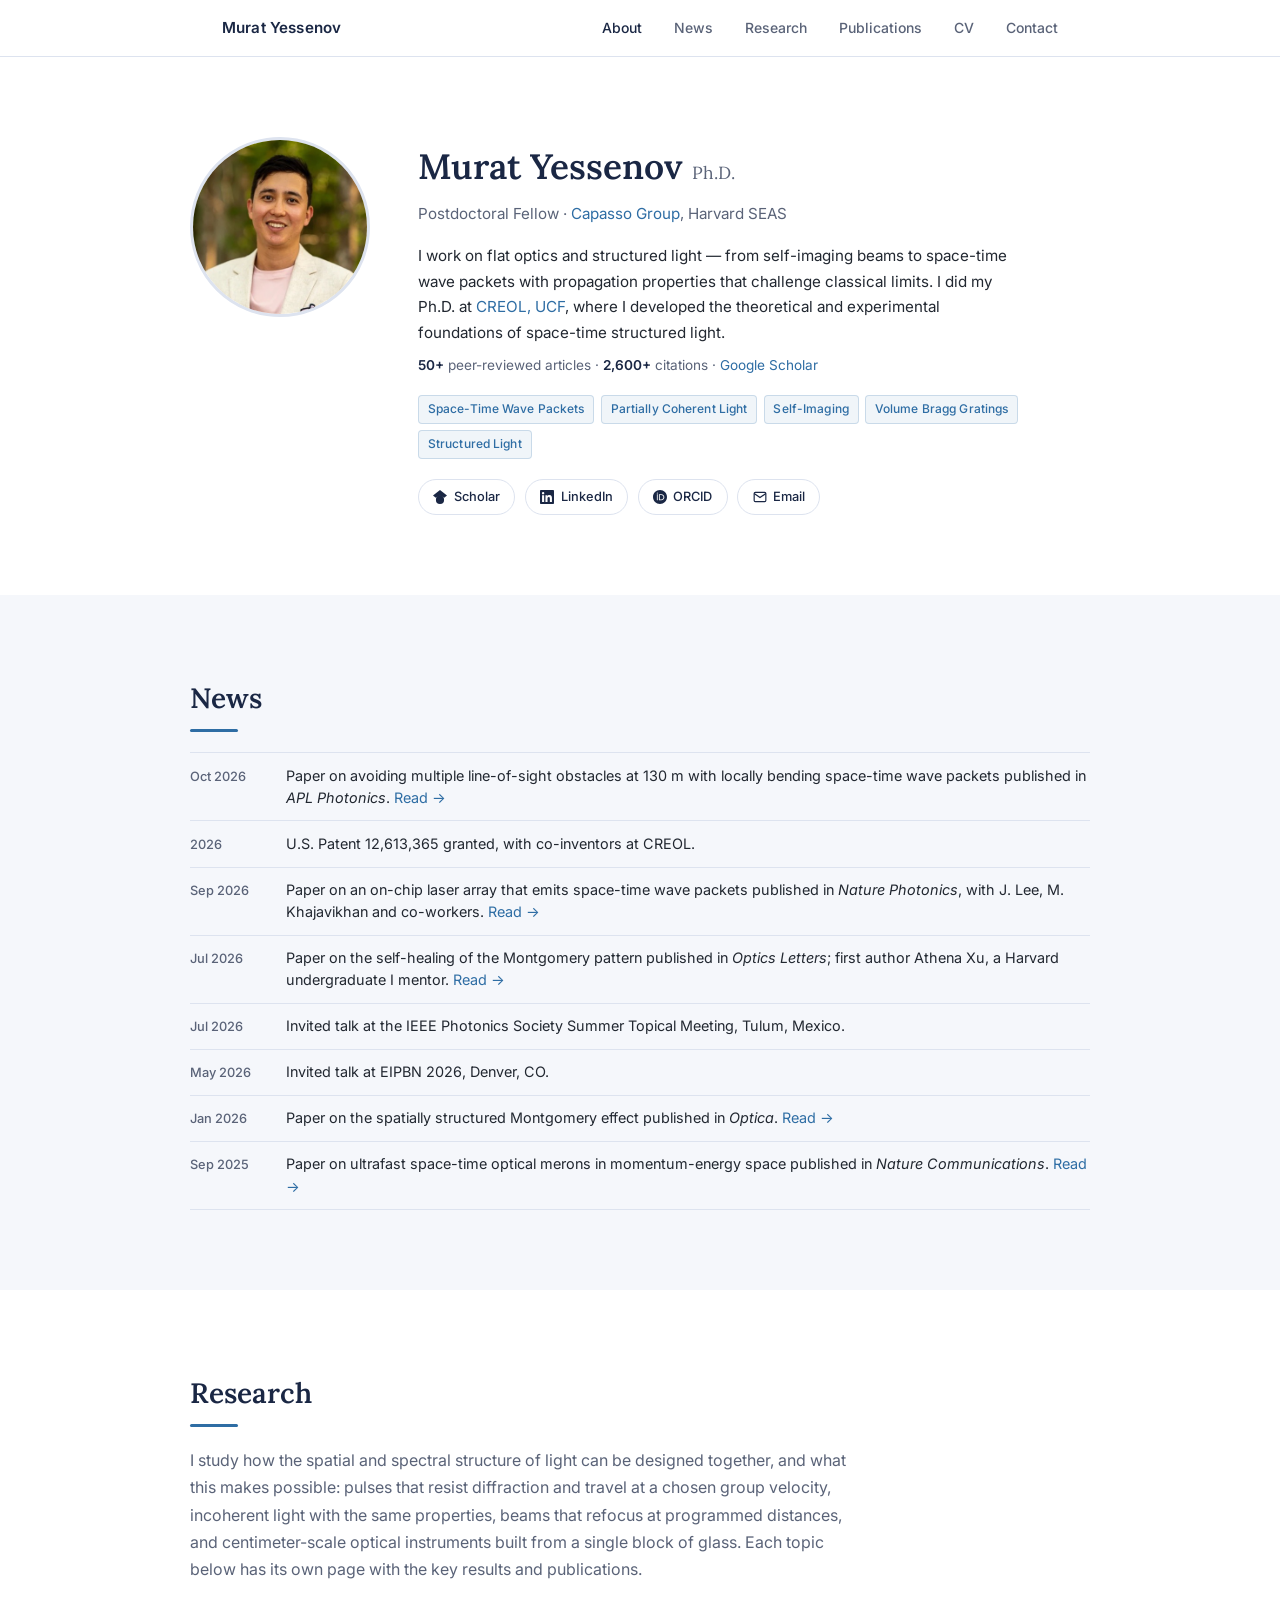
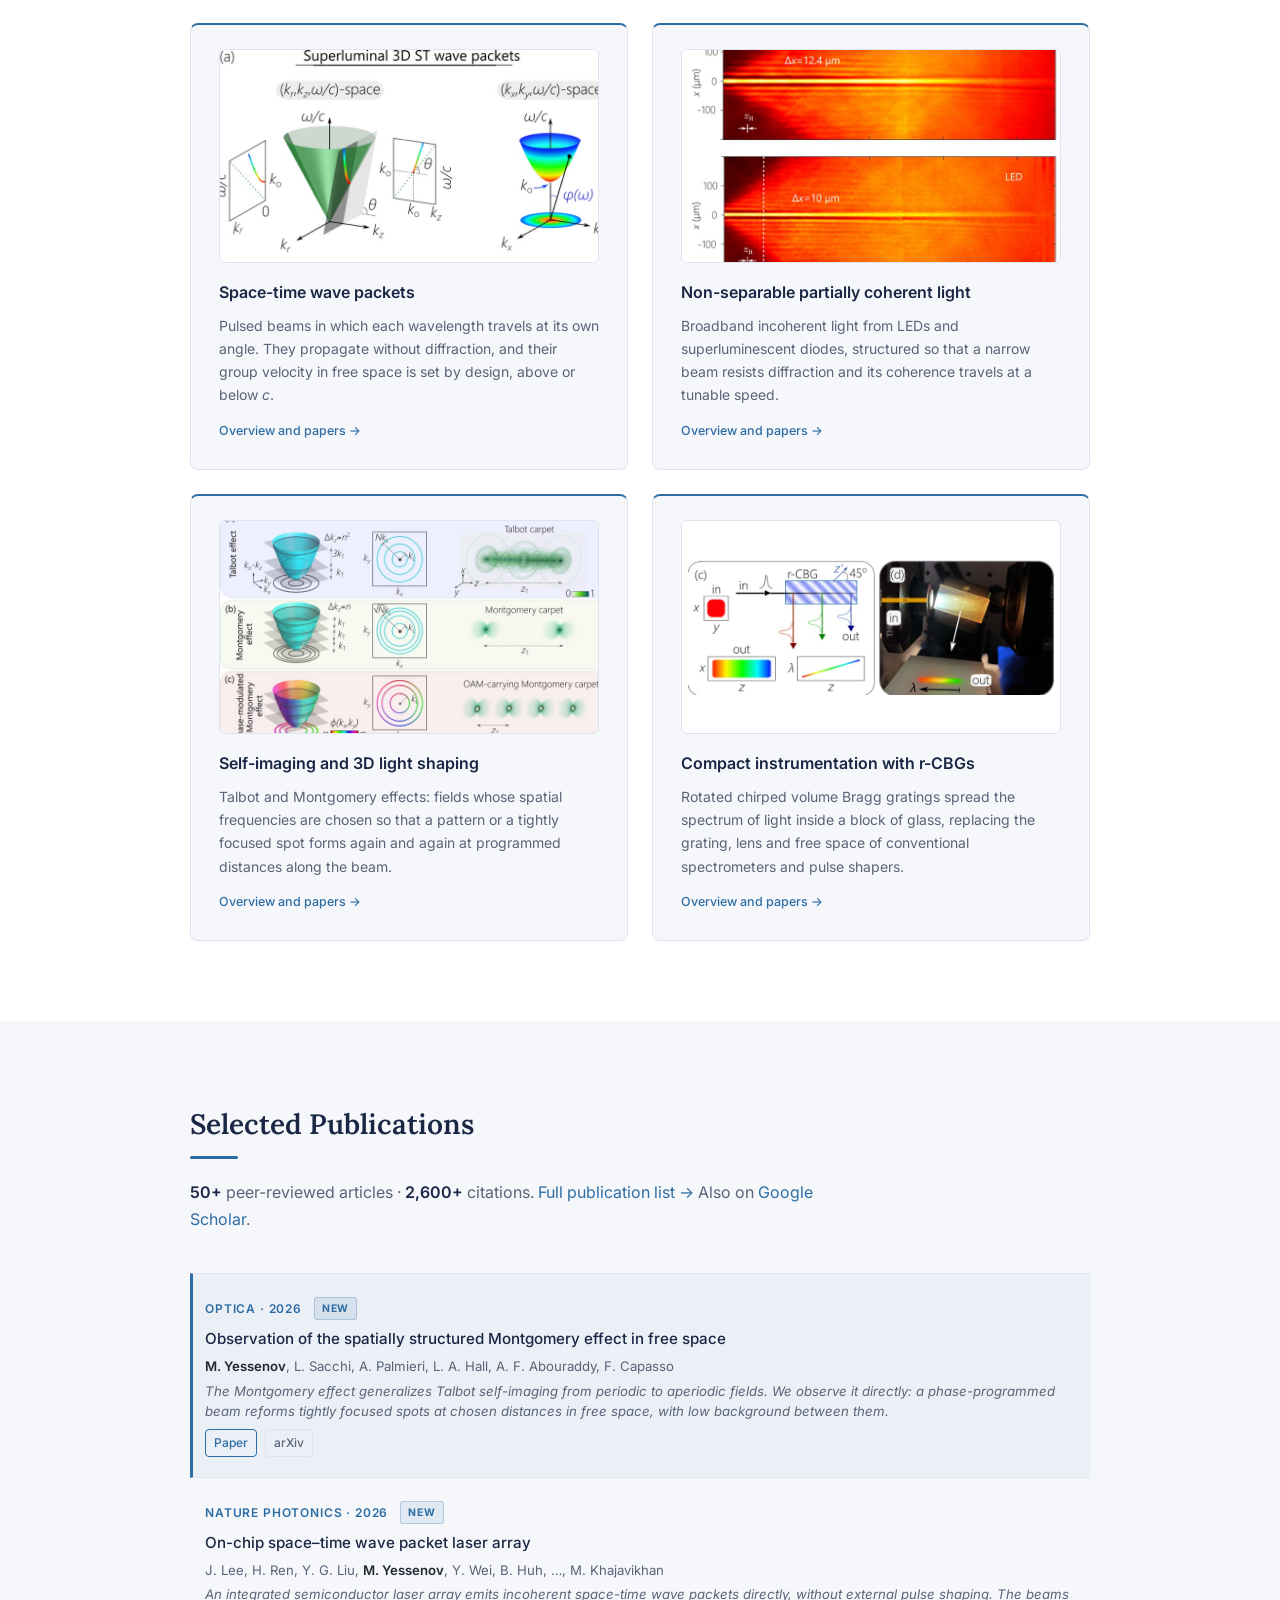
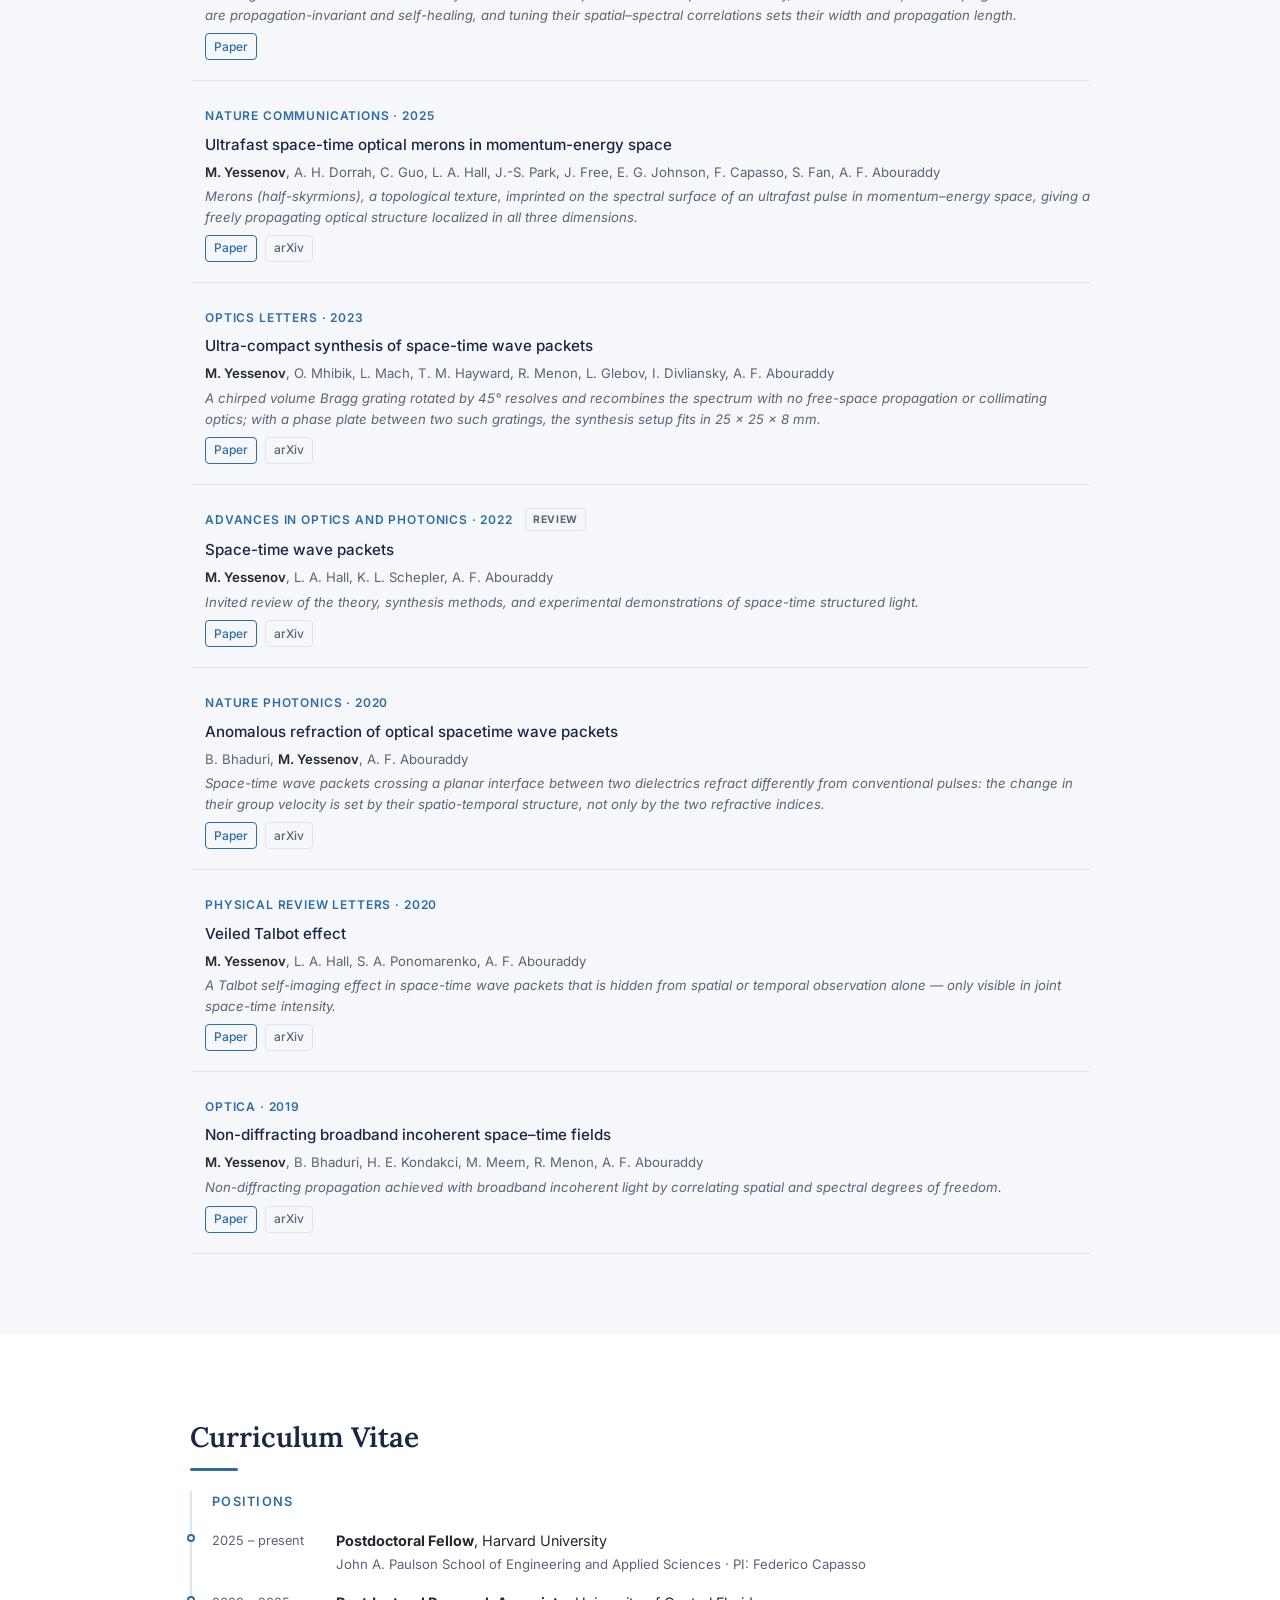
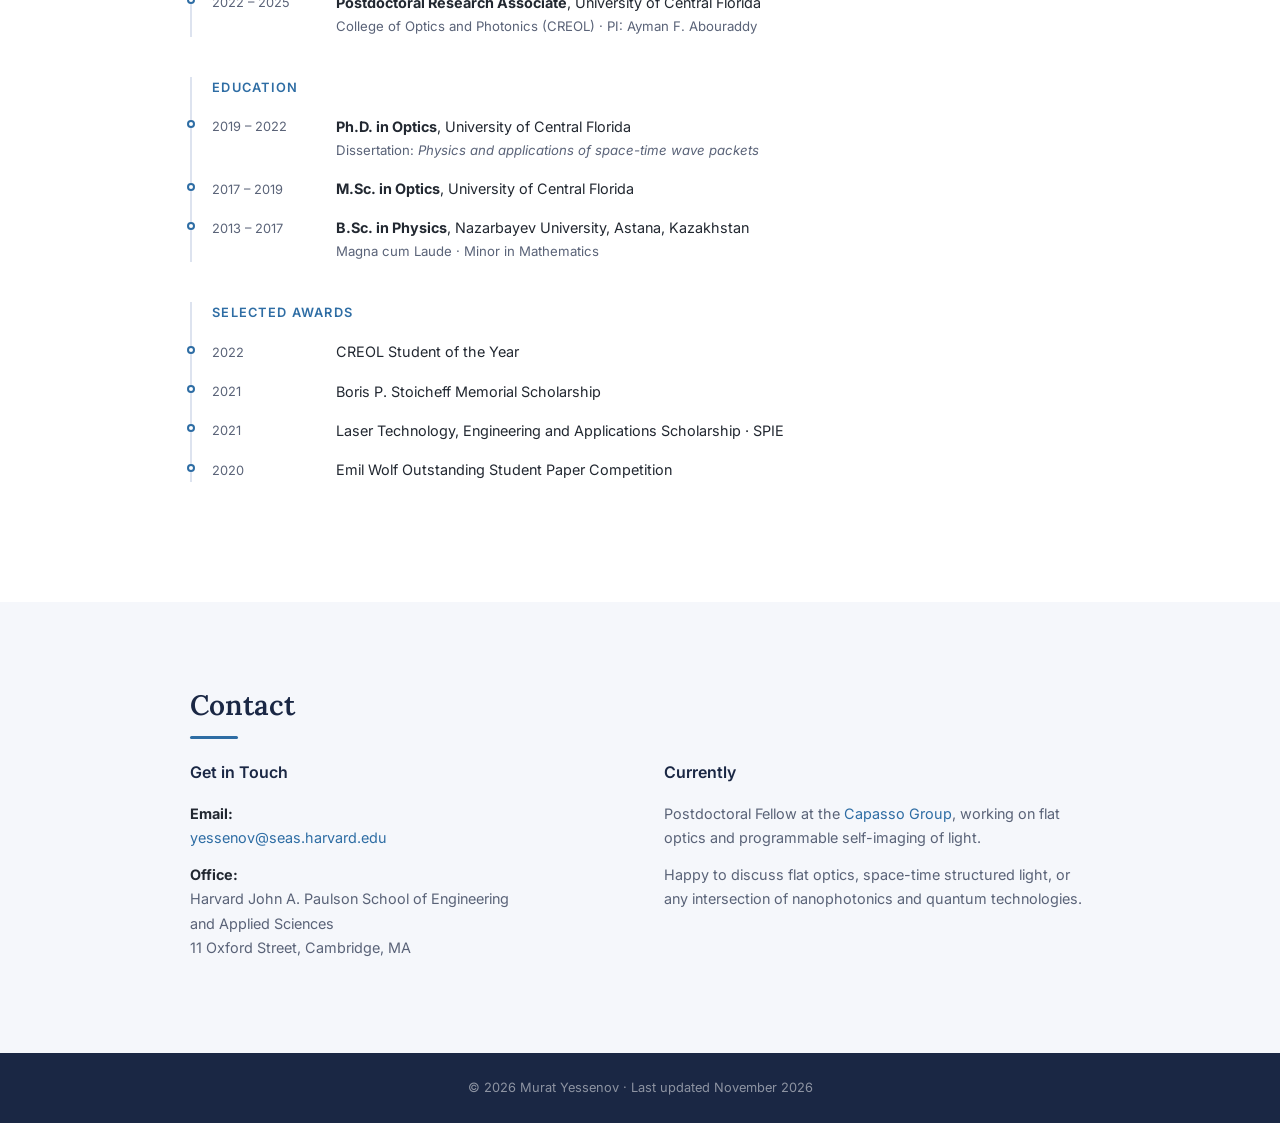
==== commit ccab76fa: "Add research figures to topic pages and homepage cards Figures from the arXiv source archives of Nat" ====
--- a/index.html
+++ b/index.html
@@ -85,7 +85,7 @@
           <h1>Murat Yessenov <span class="degree">Ph.D.</span></h1>
           <p class="affiliation">Postdoctoral Fellow &middot; <a href="https://capasso.seas.harvard.edu/" target="_blank" rel="noopener noreferrer">Capasso Group</a>, Harvard SEAS</p>
           <p class="bio">
-            I work on flat optics and structured light — from high-NA metalenses to space-time wave packets with propagation properties that challenge classical limits.
+            I work on flat optics and structured light — from self-imaging beams to space-time wave packets with propagation properties that challenge classical limits.
             I did my Ph.D. at <a href="https://www.creol.ucf.edu" target="_blank" rel="noopener noreferrer">CREOL, UCF</a>,
             where I developed the theoretical and experimental foundations of space-time structured light.
           </p>
@@ -174,16 +174,9 @@
         </p>
         <div class="research-grid topic-grid">
 
-          <!-- Thumbnails are line drawings until the topic figures (task T7b) are added; then replace each SVG with an <img>. -->
           <a class="research-card topic-card reveal" href="/research/space-time-wave-packets.html">
             <div class="card-thumb" aria-hidden="true">
-              <svg viewBox="0 0 240 120" fill="none" stroke="currentColor" stroke-linecap="round">
-                <line x1="20" y1="60" x2="220" y2="60" stroke-width="1" stroke-dasharray="3 4" opacity="0.5"/>
-                <path d="M70 20 L170 100 M70 100 L170 20" stroke-width="1.5" opacity="0.55"/>
-                <ellipse cx="120" cy="60" rx="16" ry="9" fill="currentColor" stroke="none" opacity="0.85"/>
-                <path d="M196 54 L210 60 L196 66" stroke-width="1.5"/>
-                <text x="214" y="50" font-size="11" fill="currentColor" stroke="none" font-style="italic">v</text>
-              </svg>
+              <img src="/assets/img/research/space-time-wave-packets-card.jpg" alt="" width="800" height="434" loading="lazy" />
             </div>
             <h3>Space-time wave packets</h3>
             <p>
@@ -195,15 +188,7 @@
 
           <a class="research-card topic-card reveal" href="/research/partially-coherent-light.html">
             <div class="card-thumb" aria-hidden="true">
-              <svg viewBox="0 0 240 120" fill="none" stroke="currentColor" stroke-linecap="round">
-                <circle cx="40" cy="60" r="6" fill="currentColor" stroke="none" opacity="0.85"/>
-                <path d="M46 60 Q80 52 112 50 T180 30" stroke-width="1.5" opacity="0.9"/>
-                <path d="M46 60 Q80 58 112 56 T190 50" stroke-width="1.5" opacity="0.7"/>
-                <path d="M46 60 Q80 62 112 64 T190 70" stroke-width="1.5" opacity="0.5"/>
-                <path d="M46 60 Q80 68 112 70 T180 90" stroke-width="1.5" opacity="0.35"/>
-                <text x="186" y="28" font-size="10" fill="currentColor" stroke="none">&#955;&#8321;</text>
-                <text x="186" y="98" font-size="10" fill="currentColor" stroke="none">&#955;&#8345;</text>
-              </svg>
+              <img src="/assets/img/research/partially-coherent-light-card.jpg" alt="" width="800" height="581" loading="lazy" />
             </div>
             <h3>Non-separable partially coherent light</h3>
             <p>
@@ -215,13 +200,7 @@
 
           <a class="research-card topic-card reveal" href="/research/self-imaging.html">
             <div class="card-thumb" aria-hidden="true">
-              <svg viewBox="0 0 240 120" fill="none" stroke="currentColor" stroke-linecap="round">
-                <line x1="14" y1="60" x2="226" y2="60" stroke-width="1" stroke-dasharray="3 4" opacity="0.5"/>
-                <path d="M20 36 L60 60 L20 84 M60 60 L100 36 L140 60 L100 84 L60 60 M140 60 L180 36 L220 60 L180 84 L140 60" stroke-width="1.3" opacity="0.55"/>
-                <circle cx="60" cy="60" r="4.5" fill="currentColor" stroke="none"/>
-                <circle cx="140" cy="60" r="4.5" fill="currentColor" stroke="none"/>
-                <circle cx="220" cy="60" r="4.5" fill="currentColor" stroke="none"/>
-              </svg>
+              <img src="/assets/img/research/self-imaging-card.jpg" alt="" width="800" height="494" loading="lazy" />
             </div>
             <h3>Self-imaging and 3D light shaping</h3>
             <p>
@@ -232,14 +211,8 @@
           </a>
 
           <a class="research-card topic-card reveal" href="/research/compact-instrumentation.html">
-            <div class="card-thumb" aria-hidden="true">
-              <svg viewBox="0 0 240 120" fill="none" stroke="currentColor" stroke-linecap="round">
-                <rect x="80" y="30" width="80" height="60" rx="2" stroke-width="1.5"/>
-                <path d="M88 82 L104 38 M100 82 L116 38 M114 82 L130 38 M130 82 L146 38 M148 82 L158 54" stroke-width="1" opacity="0.5"/>
-                <path d="M24 60 L80 60" stroke-width="1.8"/>
-                <path d="M70 55 L80 60 L70 65" stroke-width="1.5"/>
-                <path d="M96 60 L96 104 M118 60 L118 104 M142 60 L142 104" stroke-width="1.5" opacity="0.8"/>
-              </svg>
+            <div class="card-thumb thumb-contain" aria-hidden="true">
+              <img src="/assets/img/research/compact-instrumentation-card.jpg" alt="" width="800" height="297" loading="lazy" />
             </div>
             <h3>Compact instrumentation with r-CBGs</h3>
             <p>
--- a/assets/css/style.css
+++ b/assets/css/style.css
@@ -819,3 +819,32 @@
 @media (max-width: 680px) {
   .topic-grid { grid-template-columns: 1fr; }
 }
+
+/* ── 404 page ── */
+.not-found { min-height: calc(100vh - 56px - 4.5rem); }
+.not-found .section-intro { margin-bottom: 1.25rem; }
+.not-found-links {
+  list-style: none;
+  padding: 0;
+  display: flex;
+  flex-wrap: wrap;
+  gap: 0.6rem;
+}
+.not-found-links a {
+  display: inline-block;
+  padding: 0.4rem 1rem;
+  border: 1px solid var(--border);
+  border-radius: 20px;
+  color: var(--navy);
+  text-decoration: none;
+  font-size: 0.9rem;
+  font-weight: 500;
+}
+.not-found-links a:hover { background: var(--navy); border-color: var(--navy); color: var(--white); }
+
+/* ── Topic figures and card thumbnails ── */
+.card-thumb { aspect-ratio: 16 / 9; }
+.card-thumb.thumb-contain img { object-fit: contain; padding: 0.35rem; }
+.topic-figure--narrow { max-width: 460px; }
+.topic-figure a { display: block; }
+.topic-figure a:hover img { border-color: var(--accent); }
